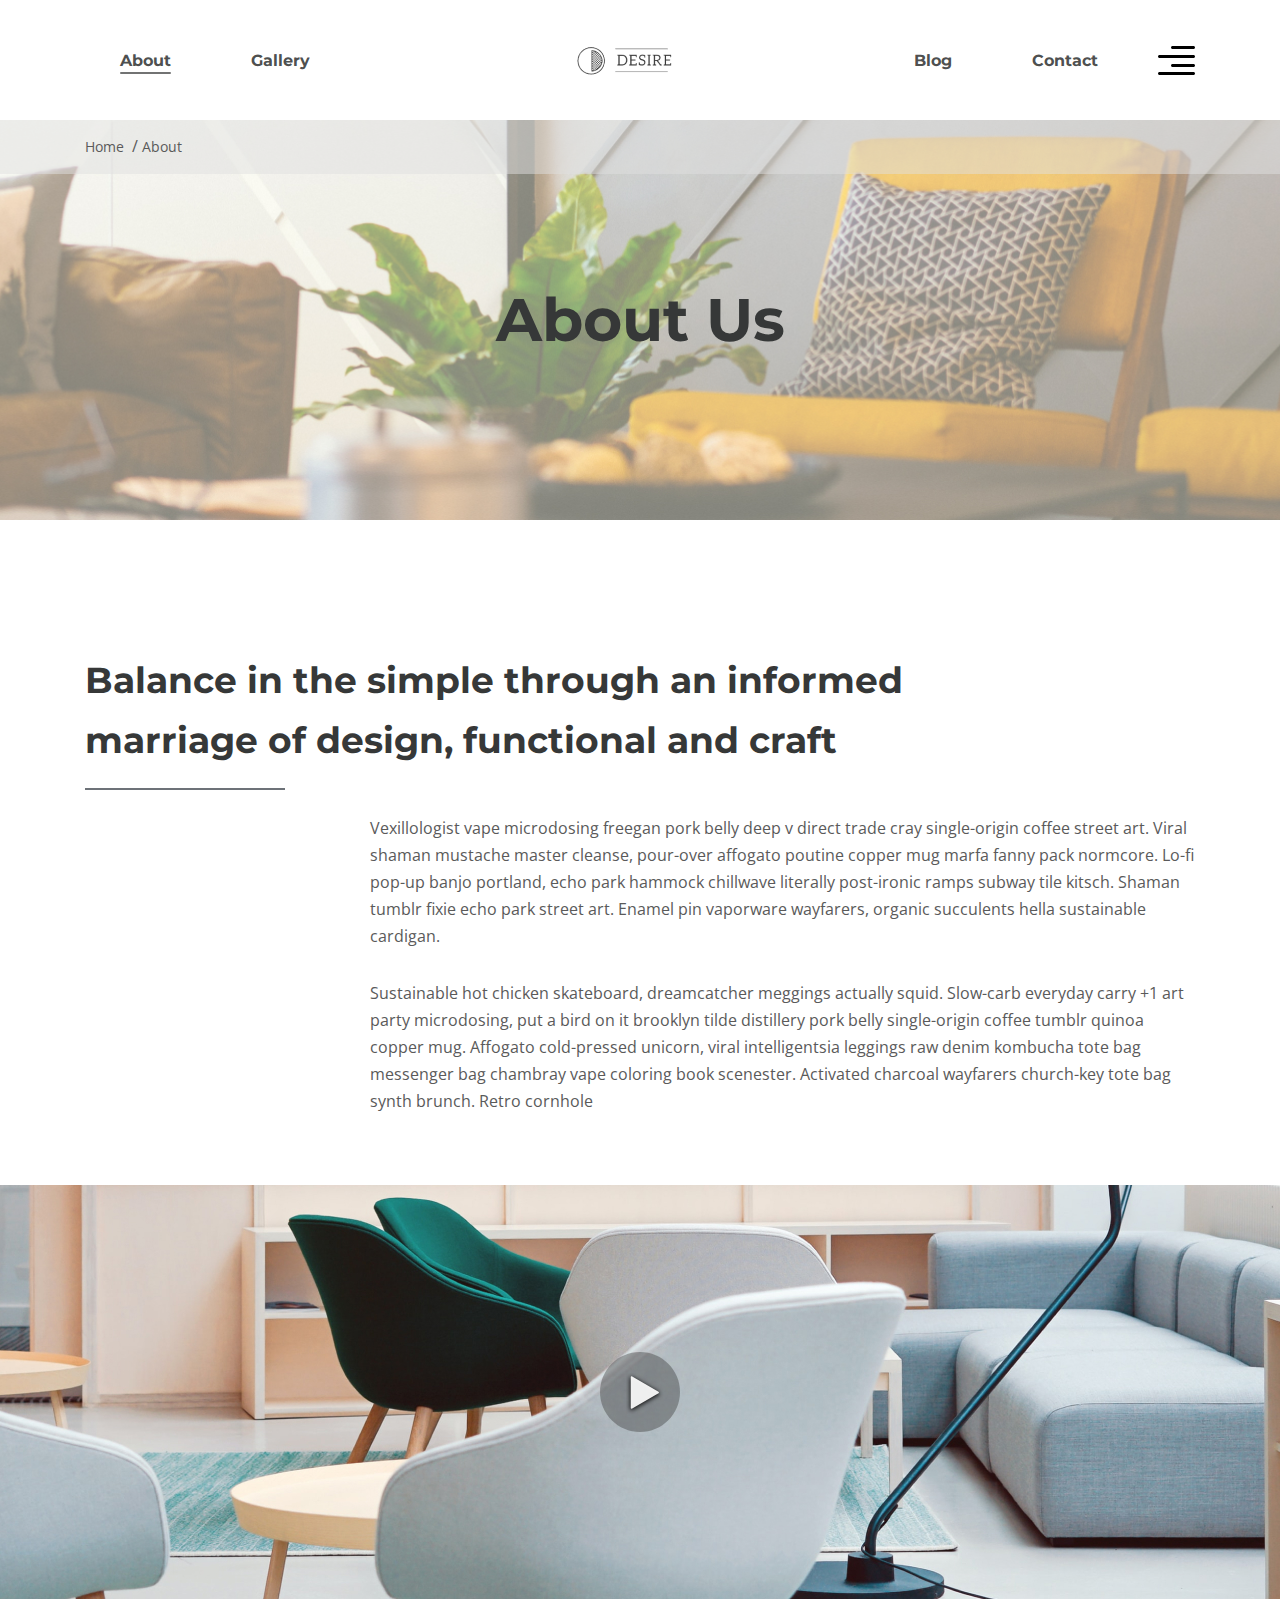
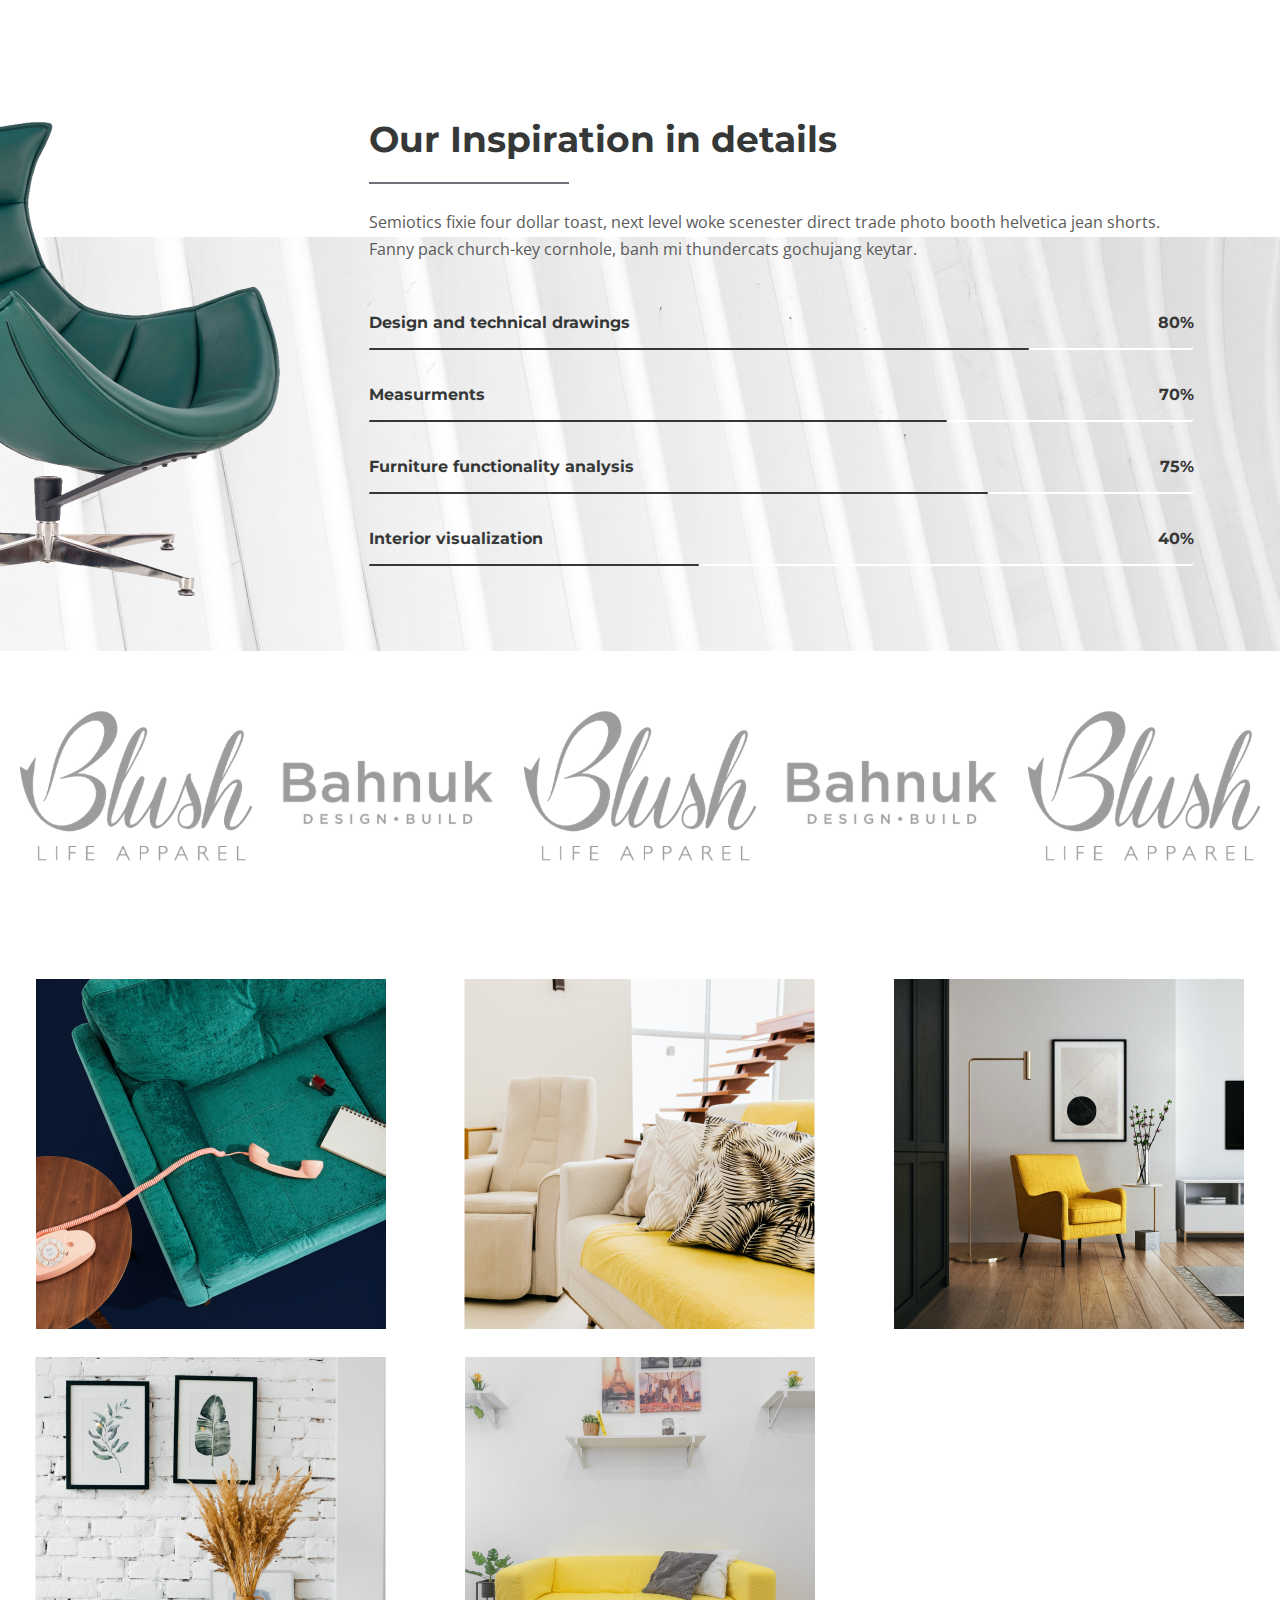
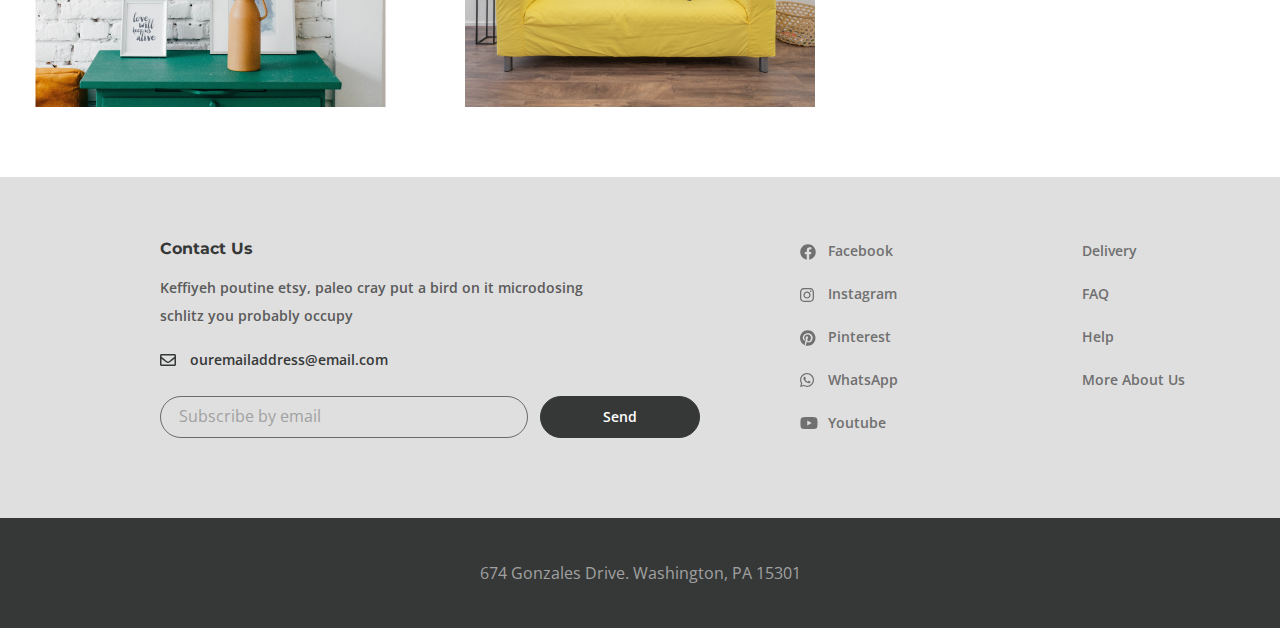
==== about.html @ f928e201 "adaptive - index.html" ====
<!DOCTYPE html>
<html lang="en">
<head>
    <meta charset="UTF-8">
    <meta http-equiv="X-UA-Compatible" content="IE=edge">
    <meta name="viewport" content="width=device-width, initial-scale=1.0">
    <link rel="stylesheet" href="css/style.min.css">
    <title>About</title>
</head>
<body>
	<div class="wrapper">
		<header class="header">
   <div class="container">
      <div class="header__inner">
         <nav class="menu">
            <ul class="menu__list">
               <li class="menu__list-item">
                  <a class="menu__list-link menu__list-link--active" href="about.html">About</a>
               </li>
               <li class="menu__list-item">
                  <a class="menu__list-link" href="gallery.html">Gallery</a>
               </li>
            </ul>
         </nav>
         <a class="logo" href="index.html"><img src="img/logo.png" alt="logo"></a>
         <nav class="menu">
            <ul class="menu__list">
               <li class="menu__list-item">
                  <a class="menu__list-link" href="blog.html">Blog</a>
               </li>
               <li class="menu__list-item">
                  <a class="menu__list-link" href="contact.html">Contact</a>
               </li>
            </ul>
         </nav>
         <button class="header__btn">
            <img src="img/svgicons/icon_menu.svg" alt="icon menu">
         </button>
         <div class="rightside-menu rightside-menu--close">
            <button class="rightside-menu__close">
               <img src="img/svgicons/close.svg" alt="">
            </button>
            <div class="rightside-menu__content">
               <a class="rightside-menu__logo" href="index.html">
                  <img src="img/logo-big.png" alt=logo"">
               </a>
               <h4 class="rightside-menu__title">
                  Furniture for life
               </h4>
               <p class="rightside-menu__text">
                  Sustainable hot chicken skateboard, dreamcatcher meggings actually squid. Slow-carb everyday carry +1 art party microdosing, put a bird on it brooklyn
               </p>
               <img class="rightside-menu__images" src="img/rightside-img.jpg" alt="images">
            </div>
         </div>
      </div>
   </div>
</header>
		<main class="main">
			<div class="breadcrumbs">
				<div class="container">
					<ul class="breadcrumbs__list">
						<li class="breadcrumbs__item">
							<a class="breadcrumbs__link" href="index.html">Home</a>
						</li>
						<li class="breadcrumbs__item">
							<a class="breadcrumbs__link" href="#">About</a>
						</li>
					</ul>
				</div>
			</div>

			<section class="about">
				<div class="about__prev">
					<div class="container">
						<h2 class="about__prev-title">
							About Us
						</h2>
					</div>
				</div>
				<div class="about__content">
					<div class="container">
						<h3 class="about__title">
							Balance in the simple through an informed marriage of design, functional and craft
						</h3>
						<div class="about__text">
							<p>
								Vexillologist vape microdosing freegan pork belly deep v direct trade cray single-origin coffee street art. Viral shaman mustache master cleanse, pour-over affogato poutine copper mug marfa fanny pack normcore. Lo-fi pop-up banjo portland, echo park hammock chillwave literally post-ironic ramps subway tile kitsch. Shaman tumblr fixie echo park street art. Enamel pin vaporware wayfarers, organic succulents hella sustainable cardigan.
							</p>
							<p>
								Sustainable hot chicken skateboard, dreamcatcher meggings actually squid. Slow-carb everyday carry +1 art party microdosing, put a bird on it brooklyn tilde distillery pork belly single-origin coffee tumblr quinoa copper mug. Affogato cold-pressed unicorn, viral intelligentsia leggings raw denim kombucha tote bag messenger bag chambray vape coloring book scenester. Activated charcoal wayfarers church-key tote bag synth brunch. Retro cornhole
							</p>
						</div>
					</div>
				</div>
				<div class="about__popup">
					<a class="about__popup-play" data-fancybox href="https://youtu.be/Zg2unsktq1c">
						<img class="about__popup-imgbtn" src="img/svgicons/play-button.svg" alt="play button">
					</a>
				</div>
			</section>

			<section class="inspiration">
				<div class="container-fluid">
					<div class="inspiration__inner">
						<img class="inspiration__images" src="img/inspiration-decor.png" alt="images">
						<div class="inspiration__content">
							<h3 class="inspiration__title">
								Our Inspiration in details
							</h3>
							<p class="inspiration__text">
								Semiotics fixie four dollar toast, next level woke scenester direct trade photo booth helvetica jean shorts. Fanny pack church-key cornhole, banh mi thundercats gochujang keytar.
							</p>
							<ul class="inspiration__list">
								<li class="inspiration__item">
									<div class="inspiration__item-content">
										<p class="inspiration__item-text">Design and technical drawings</p>
										<p class="inspiration__num">80%</p>
									</div>
									<div class="inspiration__line" style="width: 80%;"></div>
								</li>
								<li class="inspiration__item">
									<div class="inspiration__item-content">
										<p class="inspiration__item-text">Measurments</p>
										<p class="inspiration__num">70%</p>
									</div>
									<div class="inspiration__line" style="width: 70%;"></div>
								</li>
								<li class="inspiration__item">
									<div class="inspiration__item-content">
										<p class="inspiration__item-text">Furniture functionality analysis</p>
										<p class="inspiration__num">75%</p>
									</div>
									<div class="inspiration__line" style="width: 75%;"></div>
								</li>
								<li class="inspiration__item">
									<div class="inspiration__item-content">
										<p class="inspiration__item-text">Interior visualization</p>
										<p class="inspiration__num">40%</p>
									</div>
									<div class="inspiration__line" style="width: 40%;"></div>
								</li>
							</ul>
						</div>
					</div>
				</div>
			</section>

			<div class="partners">
				<div class="container-fluid">
					<div class="partners__items">
						<img class="partners__item" src="img/partners/part-1.svg" alt="logo">
						<img class="partners__item" src="img/partners/part-2.svg" alt="logo">
						<img class="partners__item" src="img/partners/part-1.svg" alt="logo">
						<img class="partners__item" src="img/partners/part-2.svg" alt="logo">
						<img class="partners__item" src="img/partners/part-1.svg" alt="logo">
					</div>
				</div>
			</div>

			<div class="about__collection">
				<div class="container-fluid">
					<div class="collection">
						<a class="collection__item" href="#">
							<img class="collection__images" src="img/content/collection-1.jpg" alt="images">
							<div class="collection__info">
								<h6 class="collection__info-title">
									Truffaut literally trust
								</h6>
								<p class="collection__info-text">
									Living room furntiture | Chair
								</p>
							</div>
						</a>
						<a class="collection__item" href="#">
							<img class="collection__images" src="img/content/collection-2.jpg" alt="images">
							<div class="collection__info">
								<h6 class="collection__info-title">
									Truffaut literally trust
								</h6>
								<p class="collection__info-text">
									Living room furntiture | Chair
								</p>
							</div>
						</a>
						<a class="collection__item" href="#">
							<img class="collection__images" src="img/content/collection-3.jpg" alt="images">
							<div class="collection__info">
								<h6 class="collection__info-title">
									Truffaut literally trust
								</h6>
								<p class="collection__info-text">
									Living room furntiture | Chair
								</p>
							</div>
						</a>
						<a class="collection__item" href="#">
							<img class="collection__images" src="img/content/collection-4.jpg" alt="images">
							<div class="collection__info">
								<h6 class="collection__info-title">
									Truffaut literally trust
								</h6>
								<p class="collection__info-text">
									Living room furntiture | Chair
								</p>
							</div>
						</a>
						<a class="collection__item" href="#">
							<img class="collection__images" src="img/content/collection-5.jpg" alt="images">
							<div class="collection__info">
								<h6 class="collection__info-title">
									Truffaut literally trust
								</h6>
								<p class="collection__info-text">
									Living room furntiture | Chair
								</p>
							</div>
						</a>
					</div>
				</div>
			</div>
		</main>
		<footer class="footer">
   <div class="footer__content">
      <div class="container">
         <div class="footer__inner">
            <div class="footer__info">
               <h6 class="footer__info-title">Contact Us</h6>
               <p class="footer__info-text">
                  Keffiyeh poutine etsy, paleo cray put a bird on it microdosing schlitz you probably occupy
               </p>
               <a class="info-email" href="mailto:ouremailaddress@email.com">
                  ouremailaddress@email.com
               </a>
               <form class="footer__form">
                  <input class="footer__form-input" type="email" placeholder="Subscribe by email">
                  <button class="footer__form-button" type="submit">Send</button>
               </form>
            </div>
            <ul class="footer__social">
               <li class="footer__social-item"><a class="footer__social-link footer__social-link--Facebook" href="#">Facebook</a></li>
               <li class="footer__social-item"><a class="footer__social-link footer__social-link--Instagram" href="#">Instagram</a></li>
               <li class="footer__social-item"><a class="footer__social-link footer__social-link--Pinterest" href="#">Pinterest</a></li>
               <li class="footer__social-item"><a class="footer__social-link footer__social-link--WhatsApp" href="#">WhatsApp</a></li>
               <li class="footer__social-item"><a class="footer__social-link footer__social-link--youtube" href="#">Youtube</a></li>
            </ul>
            <nav class="footer__menu">
               <ul class="footer__menu-list">
                  <li class="footer__menu-item"><a class="footer__menu-link" href="#">Delivery</a></li>
                  <li class="footer__menu-item"><a class="footer__menu-link" href="#">FAQ</a></li>
                  <li class="footer__menu-item"><a class="footer__menu-link" href="#">Help</a></li>
                  <li class="footer__menu-item"><a class="footer__menu-link" href="#">More About Us</a></li>
               </ul>
            </nav>
         </div>
      </div>
   </div>
   <div class="footer__copyright">
      <div class="container">
         674 Gonzales Drive.   Washington, PA 15301
      </div>
   </div>
</footer>
	</div>
	<script src="https://cdnjs.cloudflare.com/ajax/libs/jquery/3.6.1/jquery.min.js"
   integrity="sha512-aVKKRRi/Q/YV+4mjoKBsE4x3H+BkegoM/em46NNlCqNTmUYADjBbeNefNxYV7giUp0VxICtqdrbqU7iVaeZNXA=="
   crossorigin="anonymous" referrerpolicy="no-referrer"></script>
<script src="js/app.min.js"></script>
</body>

</html>
---- css/style.min.css ----
@import url("https://fonts.googleapis.com/css2?family=Montserrat:wght@700&family=Open+Sans:ital,wght@0,300;0,400;0,600;1,300&display=swap");
.blog-one__form-title, .blog-one__comments-name, .blog-one__comments-title, .blog-one__tags-title, .recent-posts__title, .blog__category-title, .blog__tags-title, .blog__blockquote-author, .blog__item-title, .contact-slider__title, .contact__title, .inspiration__item, .inspiration__title, .about__title, .about__prev-title, .blog-box__item-title, .blog-box__title, .works-path__item-title, .works-path__title, .decor__title, .collection__info-title, .new-collection__title, .rightside-menu__title, .footer__info-title, .menu__list-link {
  font-family: "Montserrat", sans-serif;
  font-weight: 700;
}

html {
  box-sizing: border-box;
}

*,
*::after,
*::before {
  box-sizing: inherit;
}

ul[class],
ol[class] {
  padding: 0;
}

body,
h1,
h2,
h3,
h4,
h5,
h6,
p,
ul,
ol,
li,
figure,
figcaption,
blockquote,
dl,
dd {
  margin: 0;
}

ul[class] {
  list-style: none;
}

img {
  max-width: 100%;
  display: block;
}

input,
button,
textarea,
select {
  font: inherit;
}

a {
  text-decoration: none;
  color: inherit;
}

html,
body {
  height: 100%;
}

body {
  font-family: "Open Sans", sans-serif;
  font-weight: 400;
  font-size: 16px;
  line-height: 27px;
  color: #5A5A5A;
  overflow-x: hidden;
  min-width: 320px;
}

.wrapper {
  display: flex;
  flex-direction: column;
  min-height: 100%;
  overflow: hidden;
}

.main {
  flex: 1 1 auto;
}

.footer {
  flex: 0 0 auto;
}

.container {
  max-width: 1140px;
  margin: 0 auto;
  padding: 0 15px;
}

.container-fluid {
  max-width: 1920px;
  margin: 0 auto;
  padding: 0 10px;
}

.slick-dots {
  display: flex;
  justify-content: center;
  align-items: center;
}
.slick-dots li {
  margin: 0 15px;
}
.slick-dots button {
  background-color: #363838;
  border: none;
  width: 8px;
  height: 8px;
  border-radius: 50%;
  padding: 0;
  font-size: 0;
  transition: all 0.3s;
}
.slick-dots li.slick-active button {
  background-color: #FFEF35;
}

/* Slider */
.slick-slider {
  position: relative;
  display: block;
  box-sizing: border-box;
  -webkit-touch-callout: none;
  -webkit-user-select: none;
  -khtml-user-select: none;
  -moz-user-select: none;
  -ms-user-select: none;
  user-select: none;
  -ms-touch-action: pan-y;
  touch-action: pan-y;
  -webkit-tap-highlight-color: transparent;
}

.slick-list {
  position: relative;
  overflow: hidden;
  display: block;
  margin: 0;
  padding: 0;
}
.slick-list:focus {
  outline: none;
}
.slick-list.dragging {
  cursor: pointer;
  cursor: hand;
}

.slick-slider .slick-track,
.slick-slider .slick-list {
  -webkit-transform: translate3d(0, 0, 0);
  -moz-transform: translate3d(0, 0, 0);
  -ms-transform: translate3d(0, 0, 0);
  -o-transform: translate3d(0, 0, 0);
  transform: translate3d(0, 0, 0);
}

.slick-track {
  position: relative;
  left: 0;
  top: 0;
  display: block;
  margin-left: auto;
  margin-right: auto;
}
.slick-track:before, .slick-track:after {
  content: "";
  display: table;
}
.slick-track:after {
  clear: both;
}
.slick-loading .slick-track {
  visibility: hidden;
}

.slick-slide {
  float: left;
  height: 100%;
  min-height: 1px;
  display: none;
}
[dir=rtl] .slick-slide {
  float: right;
}
.slick-slide img {
  display: block;
}
.slick-slide.slick-loading img {
  display: none;
}
.slick-slide.dragging img {
  pointer-events: none;
}
.slick-initialized .slick-slide {
  display: block;
}
.slick-loading .slick-slide {
  visibility: hidden;
}
.slick-vertical .slick-slide {
  display: block;
  height: auto;
  border: 1px solid transparent;
}

.slick-arrow.slick-hidden {
  display: none;
}

body.compensate-for-scrollbar {
  overflow: hidden;
}

.fancybox-active {
  height: auto;
}

.fancybox-is-hidden {
  left: -9999px;
  margin: 0;
  position: absolute !important;
  top: -9999px;
  visibility: hidden;
}

.fancybox-container {
  -webkit-backface-visibility: hidden;
  height: 100%;
  left: 0;
  outline: none;
  position: fixed;
  -webkit-tap-highlight-color: transparent;
  top: 0;
  -ms-touch-action: manipulation;
  touch-action: manipulation;
  transform: translateZ(0);
  width: 100%;
  z-index: 99992;
}

.fancybox-container * {
  box-sizing: border-box;
}

.fancybox-outer,
.fancybox-inner,
.fancybox-bg,
.fancybox-stage {
  bottom: 0;
  left: 0;
  position: absolute;
  right: 0;
  top: 0;
}

.fancybox-outer {
  -webkit-overflow-scrolling: touch;
  overflow-y: auto;
}

.fancybox-bg {
  background: rgb(30, 30, 30);
  opacity: 0;
  transition-duration: inherit;
  transition-property: opacity;
  transition-timing-function: cubic-bezier(0.47, 0, 0.74, 0.71);
}

.fancybox-is-open .fancybox-bg {
  opacity: 0.9;
  transition-timing-function: cubic-bezier(0.22, 0.61, 0.36, 1);
}

.fancybox-infobar,
.fancybox-toolbar,
.fancybox-caption,
.fancybox-navigation .fancybox-button {
  direction: ltr;
  opacity: 0;
  position: absolute;
  transition: opacity 0.25s ease, visibility 0s ease 0.25s;
  visibility: hidden;
  z-index: 99997;
}

.fancybox-show-infobar .fancybox-infobar,
.fancybox-show-toolbar .fancybox-toolbar,
.fancybox-show-caption .fancybox-caption,
.fancybox-show-nav .fancybox-navigation .fancybox-button {
  opacity: 1;
  transition: opacity 0.25s ease 0s, visibility 0s ease 0s;
  visibility: visible;
}

.fancybox-infobar {
  color: #ccc;
  font-size: 13px;
  -webkit-font-smoothing: subpixel-antialiased;
  height: 44px;
  left: 0;
  line-height: 44px;
  min-width: 44px;
  mix-blend-mode: difference;
  padding: 0 10px;
  pointer-events: none;
  top: 0;
  -webkit-touch-callout: none;
  -webkit-user-select: none;
  -moz-user-select: none;
  -ms-user-select: none;
  user-select: none;
}

.fancybox-toolbar {
  right: 0;
  top: 0;
}

.fancybox-stage {
  direction: ltr;
  overflow: visible;
  transform: translateZ(0);
  z-index: 99994;
}

.fancybox-is-open .fancybox-stage {
  overflow: hidden;
}

.fancybox-slide {
  -webkit-backface-visibility: hidden;
  /* Using without prefix would break IE11 */
  display: none;
  height: 100%;
  left: 0;
  outline: none;
  overflow: auto;
  -webkit-overflow-scrolling: touch;
  padding: 44px;
  position: absolute;
  text-align: center;
  top: 0;
  transition-property: transform, opacity;
  white-space: normal;
  width: 100%;
  z-index: 99994;
}

.fancybox-slide::before {
  content: "";
  display: inline-block;
  font-size: 0;
  height: 100%;
  vertical-align: middle;
  width: 0;
}

.fancybox-is-sliding .fancybox-slide,
.fancybox-slide--previous,
.fancybox-slide--current,
.fancybox-slide--next {
  display: block;
}

.fancybox-slide--image {
  overflow: hidden;
  padding: 44px 0;
}

.fancybox-slide--image::before {
  display: none;
}

.fancybox-slide--html {
  padding: 6px;
}

.fancybox-content {
  background: #fff;
  display: inline-block;
  margin: 0;
  max-width: 100%;
  overflow: auto;
  -webkit-overflow-scrolling: touch;
  padding: 44px;
  position: relative;
  text-align: left;
  vertical-align: middle;
}

.fancybox-slide--image .fancybox-content {
  animation-timing-function: cubic-bezier(0.5, 0, 0.14, 1);
  -webkit-backface-visibility: hidden;
  background: transparent;
  background-repeat: no-repeat;
  background-size: 100% 100%;
  left: 0;
  max-width: none;
  overflow: visible;
  padding: 0;
  position: absolute;
  top: 0;
  -ms-transform-origin: top left;
  transform-origin: top left;
  transition-property: transform, opacity;
  -webkit-user-select: none;
  -moz-user-select: none;
  -ms-user-select: none;
  user-select: none;
  z-index: 99995;
}

.fancybox-can-zoomOut .fancybox-content {
  cursor: zoom-out;
}

.fancybox-can-zoomIn .fancybox-content {
  cursor: zoom-in;
}

.fancybox-can-swipe .fancybox-content,
.fancybox-can-pan .fancybox-content {
  cursor: -webkit-grab;
  cursor: grab;
}

.fancybox-is-grabbing .fancybox-content {
  cursor: -webkit-grabbing;
  cursor: grabbing;
}

.fancybox-container [data-selectable=true] {
  cursor: text;
}

.fancybox-image,
.fancybox-spaceball {
  background: transparent;
  border: 0;
  height: 100%;
  left: 0;
  margin: 0;
  max-height: none;
  max-width: none;
  padding: 0;
  position: absolute;
  top: 0;
  -webkit-user-select: none;
  -moz-user-select: none;
  -ms-user-select: none;
  user-select: none;
  width: 100%;
}

.fancybox-spaceball {
  z-index: 1;
}

.fancybox-slide--video .fancybox-content,
.fancybox-slide--map .fancybox-content,
.fancybox-slide--pdf .fancybox-content,
.fancybox-slide--iframe .fancybox-content {
  height: 100%;
  overflow: visible;
  padding: 0;
  width: 100%;
}

.fancybox-slide--video .fancybox-content {
  background: #000;
}

.fancybox-slide--map .fancybox-content {
  background: #e5e3df;
}

.fancybox-slide--iframe .fancybox-content {
  background: #fff;
}

.fancybox-video,
.fancybox-iframe {
  background: transparent;
  border: 0;
  display: block;
  height: 100%;
  margin: 0;
  overflow: hidden;
  padding: 0;
  width: 100%;
}

/* Fix iOS */
.fancybox-iframe {
  left: 0;
  position: absolute;
  top: 0;
}

.fancybox-error {
  background: #fff;
  cursor: default;
  max-width: 400px;
  padding: 40px;
  width: 100%;
}

.fancybox-error p {
  color: #444;
  font-size: 16px;
  line-height: 20px;
  margin: 0;
  padding: 0;
}

/* Buttons */
.fancybox-button {
  background: rgba(30, 30, 30, 0.6);
  border: 0;
  border-radius: 0;
  box-shadow: none;
  cursor: pointer;
  display: inline-block;
  height: 44px;
  margin: 0;
  padding: 10px;
  position: relative;
  transition: color 0.2s;
  vertical-align: top;
  visibility: inherit;
  width: 44px;
}

.fancybox-button,
.fancybox-button:visited,
.fancybox-button:link {
  color: #ccc;
}

.fancybox-button:hover {
  color: #fff;
}

.fancybox-button:focus {
  outline: none;
}

.fancybox-button.fancybox-focus {
  outline: 1px dotted;
}

.fancybox-button[disabled],
.fancybox-button[disabled]:hover {
  color: #888;
  cursor: default;
  outline: none;
}

/* Fix IE11 */
.fancybox-button div {
  height: 100%;
}

.fancybox-button svg {
  display: block;
  height: 100%;
  overflow: visible;
  position: relative;
  width: 100%;
}

.fancybox-button svg path {
  fill: currentColor;
  stroke-width: 0;
}

.fancybox-button--play svg:nth-child(2),
.fancybox-button--fsenter svg:nth-child(2) {
  display: none;
}

.fancybox-button--pause svg:nth-child(1),
.fancybox-button--fsexit svg:nth-child(1) {
  display: none;
}

.fancybox-progress {
  background: #ff5268;
  height: 2px;
  left: 0;
  position: absolute;
  right: 0;
  top: 0;
  -ms-transform: scaleX(0);
  transform: scaleX(0);
  -ms-transform-origin: 0;
  transform-origin: 0;
  transition-property: transform;
  transition-timing-function: linear;
  z-index: 99998;
}

/* Close button on the top right corner of html content */
.fancybox-close-small {
  background: transparent;
  border: 0;
  border-radius: 0;
  color: #ccc;
  cursor: pointer;
  opacity: 0.8;
  padding: 8px;
  position: absolute;
  right: -12px;
  top: -44px;
  z-index: 401;
}

.fancybox-close-small:hover {
  color: #fff;
  opacity: 1;
}

.fancybox-slide--html .fancybox-close-small {
  color: currentColor;
  padding: 10px;
  right: 0;
  top: 0;
}

.fancybox-slide--image.fancybox-is-scaling .fancybox-content {
  overflow: hidden;
}

.fancybox-is-scaling .fancybox-close-small,
.fancybox-is-zoomable.fancybox-can-pan .fancybox-close-small {
  display: none;
}

/* Navigation arrows */
.fancybox-navigation .fancybox-button {
  background-clip: content-box;
  height: 100px;
  opacity: 0;
  position: absolute;
  top: calc(50% - 50px);
  width: 70px;
}

.fancybox-navigation .fancybox-button div {
  padding: 7px;
}

.fancybox-navigation .fancybox-button--arrow_left {
  left: 0;
  left: env(safe-area-inset-left);
  padding: 31px 26px 31px 6px;
}

.fancybox-navigation .fancybox-button--arrow_right {
  padding: 31px 6px 31px 26px;
  right: 0;
  right: env(safe-area-inset-right);
}

/* Caption */
.fancybox-caption {
  background: linear-gradient(to top, rgba(0, 0, 0, 0.85) 0%, rgba(0, 0, 0, 0.3) 50%, rgba(0, 0, 0, 0.15) 65%, rgba(0, 0, 0, 0.075) 75.5%, rgba(0, 0, 0, 0.037) 82.85%, rgba(0, 0, 0, 0.019) 88%, rgba(0, 0, 0, 0) 100%);
  bottom: 0;
  color: #eee;
  font-size: 14px;
  font-weight: 400;
  left: 0;
  line-height: 1.5;
  padding: 75px 44px 25px 44px;
  pointer-events: none;
  right: 0;
  text-align: center;
  z-index: 99996;
}

@supports (padding: max(0px)) {
  .fancybox-caption {
    padding: 75px max(44px, env(safe-area-inset-right)) max(25px, env(safe-area-inset-bottom)) max(44px, env(safe-area-inset-left));
  }
}
.fancybox-caption--separate {
  margin-top: -50px;
}

.fancybox-caption__body {
  max-height: 50vh;
  overflow: auto;
  pointer-events: all;
}

.fancybox-caption a,
.fancybox-caption a:link,
.fancybox-caption a:visited {
  color: #ccc;
  text-decoration: none;
}

.fancybox-caption a:hover {
  color: #fff;
  text-decoration: underline;
}

/* Loading indicator */
.fancybox-loading {
  animation: fancybox-rotate 1s linear infinite;
  background: transparent;
  border: 4px solid #888;
  border-bottom-color: #fff;
  border-radius: 50%;
  height: 50px;
  left: 50%;
  margin: -25px 0 0 -25px;
  opacity: 0.7;
  padding: 0;
  position: absolute;
  top: 50%;
  width: 50px;
  z-index: 99999;
}

@keyframes fancybox-rotate {
  100% {
    transform: rotate(360deg);
  }
}
/* Transition effects */
.fancybox-animated {
  transition-timing-function: cubic-bezier(0, 0, 0.25, 1);
}

/* transitionEffect: slide */
.fancybox-fx-slide.fancybox-slide--previous {
  opacity: 0;
  transform: translate3d(-100%, 0, 0);
}

.fancybox-fx-slide.fancybox-slide--next {
  opacity: 0;
  transform: translate3d(100%, 0, 0);
}

.fancybox-fx-slide.fancybox-slide--current {
  opacity: 1;
  transform: translate3d(0, 0, 0);
}

/* transitionEffect: fade */
.fancybox-fx-fade.fancybox-slide--previous,
.fancybox-fx-fade.fancybox-slide--next {
  opacity: 0;
  transition-timing-function: cubic-bezier(0.19, 1, 0.22, 1);
}

.fancybox-fx-fade.fancybox-slide--current {
  opacity: 1;
}

/* transitionEffect: zoom-in-out */
.fancybox-fx-zoom-in-out.fancybox-slide--previous {
  opacity: 0;
  transform: scale3d(1.5, 1.5, 1.5);
}

.fancybox-fx-zoom-in-out.fancybox-slide--next {
  opacity: 0;
  transform: scale3d(0.5, 0.5, 0.5);
}

.fancybox-fx-zoom-in-out.fancybox-slide--current {
  opacity: 1;
  transform: scale3d(1, 1, 1);
}

/* transitionEffect: rotate */
.fancybox-fx-rotate.fancybox-slide--previous {
  opacity: 0;
  -ms-transform: rotate(-360deg);
  transform: rotate(-360deg);
}

.fancybox-fx-rotate.fancybox-slide--next {
  opacity: 0;
  -ms-transform: rotate(360deg);
  transform: rotate(360deg);
}

.fancybox-fx-rotate.fancybox-slide--current {
  opacity: 1;
  -ms-transform: rotate(0deg);
  transform: rotate(0deg);
}

/* transitionEffect: circular */
.fancybox-fx-circular.fancybox-slide--previous {
  opacity: 0;
  transform: scale3d(0, 0, 0) translate3d(-100%, 0, 0);
}

.fancybox-fx-circular.fancybox-slide--next {
  opacity: 0;
  transform: scale3d(0, 0, 0) translate3d(100%, 0, 0);
}

.fancybox-fx-circular.fancybox-slide--current {
  opacity: 1;
  transform: scale3d(1, 1, 1) translate3d(0, 0, 0);
}

/* transitionEffect: tube */
.fancybox-fx-tube.fancybox-slide--previous {
  transform: translate3d(-100%, 0, 0) scale(0.1) skew(-10deg);
}

.fancybox-fx-tube.fancybox-slide--next {
  transform: translate3d(100%, 0, 0) scale(0.1) skew(10deg);
}

.fancybox-fx-tube.fancybox-slide--current {
  transform: translate3d(0, 0, 0) scale(1);
}

/* Styling for Small-Screen Devices */
@media all and (max-height: 576px) {
  .fancybox-slide {
    padding-left: 6px;
    padding-right: 6px;
  }
  .fancybox-slide--image {
    padding: 6px 0;
  }
  .fancybox-close-small {
    right: -6px;
  }
  .fancybox-slide--image .fancybox-close-small {
    background: #4e4e4e;
    color: #f2f4f6;
    height: 36px;
    opacity: 1;
    padding: 6px;
    right: 0;
    top: 0;
    width: 36px;
  }
  .fancybox-caption {
    padding-left: 12px;
    padding-right: 12px;
  }
  @supports (padding: max(0px)) {
    .fancybox-caption {
      padding-left: max(12px, env(safe-area-inset-left));
      padding-right: max(12px, env(safe-area-inset-right));
    }
  }
}
/* Share */
.fancybox-share {
  background: #f4f4f4;
  border-radius: 3px;
  max-width: 90%;
  padding: 30px;
  text-align: center;
}

.fancybox-share h1 {
  color: #222;
  font-size: 35px;
  font-weight: 700;
  margin: 0 0 20px 0;
}

.fancybox-share p {
  margin: 0;
  padding: 0;
}

.fancybox-share__button {
  border: 0;
  border-radius: 3px;
  display: inline-block;
  font-size: 14px;
  font-weight: 700;
  line-height: 40px;
  margin: 0 5px 10px 5px;
  min-width: 130px;
  padding: 0 15px;
  text-decoration: none;
  transition: all 0.2s;
  -webkit-user-select: none;
  -moz-user-select: none;
  -ms-user-select: none;
  user-select: none;
  white-space: nowrap;
}

.fancybox-share__button:visited,
.fancybox-share__button:link {
  color: #fff;
}

.fancybox-share__button:hover {
  text-decoration: none;
}

.fancybox-share__button--fb {
  background: #3b5998;
}

.fancybox-share__button--fb:hover {
  background: #344e86;
}

.fancybox-share__button--pt {
  background: #bd081d;
}

.fancybox-share__button--pt:hover {
  background: #aa0719;
}

.fancybox-share__button--tw {
  background: #1da1f2;
}

.fancybox-share__button--tw:hover {
  background: #0d95e8;
}

.fancybox-share__button svg {
  height: 25px;
  margin-right: 7px;
  position: relative;
  top: -1px;
  vertical-align: middle;
  width: 25px;
}

.fancybox-share__button svg path {
  fill: #fff;
}

.fancybox-share__input {
  background: transparent;
  border: 0;
  border-bottom: 1px solid #d7d7d7;
  border-radius: 0;
  color: #5d5b5b;
  font-size: 14px;
  margin: 10px 0 0 0;
  outline: none;
  padding: 10px 15px;
  width: 100%;
}

/* Thumbs */
.fancybox-thumbs {
  background: #ddd;
  bottom: 0;
  display: none;
  margin: 0;
  -webkit-overflow-scrolling: touch;
  -ms-overflow-style: -ms-autohiding-scrollbar;
  padding: 2px 2px 4px 2px;
  position: absolute;
  right: 0;
  -webkit-tap-highlight-color: rgba(0, 0, 0, 0);
  top: 0;
  width: 212px;
  z-index: 99995;
}

.fancybox-thumbs-x {
  overflow-x: auto;
  overflow-y: hidden;
}

.fancybox-show-thumbs .fancybox-thumbs {
  display: block;
}

.fancybox-show-thumbs .fancybox-inner {
  right: 212px;
}

.fancybox-thumbs__list {
  font-size: 0;
  height: 100%;
  list-style: none;
  margin: 0;
  overflow-x: hidden;
  overflow-y: auto;
  padding: 0;
  position: absolute;
  position: relative;
  white-space: nowrap;
  width: 100%;
}

.fancybox-thumbs-x .fancybox-thumbs__list {
  overflow: hidden;
}

.fancybox-thumbs-y .fancybox-thumbs__list::-webkit-scrollbar {
  width: 7px;
}

.fancybox-thumbs-y .fancybox-thumbs__list::-webkit-scrollbar-track {
  background: #fff;
  border-radius: 10px;
  box-shadow: inset 0 0 6px rgba(0, 0, 0, 0.3);
}

.fancybox-thumbs-y .fancybox-thumbs__list::-webkit-scrollbar-thumb {
  background: #2a2a2a;
  border-radius: 10px;
}

.fancybox-thumbs__list a {
  -webkit-backface-visibility: hidden;
  backface-visibility: hidden;
  background-color: rgba(0, 0, 0, 0.1);
  background-position: center center;
  background-repeat: no-repeat;
  background-size: cover;
  cursor: pointer;
  float: left;
  height: 75px;
  margin: 2px;
  max-height: calc(100% - 8px);
  max-width: calc(50% - 4px);
  outline: none;
  overflow: hidden;
  padding: 0;
  position: relative;
  -webkit-tap-highlight-color: transparent;
  width: 100px;
}

.fancybox-thumbs__list a::before {
  border: 6px solid #ff5268;
  bottom: 0;
  content: "";
  left: 0;
  opacity: 0;
  position: absolute;
  right: 0;
  top: 0;
  transition: all 0.2s cubic-bezier(0.25, 0.46, 0.45, 0.94);
  z-index: 99991;
}

.fancybox-thumbs__list a:focus::before {
  opacity: 0.5;
}

.fancybox-thumbs__list a.fancybox-thumbs-active::before {
  opacity: 1;
}

/* Styling for Small-Screen Devices */
@media all and (max-width: 576px) {
  .fancybox-thumbs {
    width: 110px;
  }
  .fancybox-show-thumbs .fancybox-inner {
    right: 110px;
  }
  .fancybox-thumbs__list a {
    max-width: calc(100% - 10px);
  }
}
.header__inner {
  display: flex;
  justify-content: space-between;
  align-items: center;
  height: 120px;
}
.header__btn {
  background-color: transparent;
  border: none;
  padding: 0;
  cursor: pointer;
}

.logo {
  margin: 0 auto;
}

.menu {
  padding-right: 15px;
}
.menu__list {
  display: flex;
}
.menu__list-item {
  padding-left: 35px;
  padding-right: 45px;
}
.menu__list-link {
  color: rgba(54, 56, 56, 0.9033);
  line-height: 22px;
}
.menu__list-link--active {
  padding-bottom: 4px;
  position: relative;
}
.menu__list-link--active::after {
  content: "";
  position: absolute;
  bottom: 0;
  left: 0;
  right: 0;
  height: 2px;
  border-radius: 1px;
  background-color: rgba(54, 56, 56, 0.7);
}

.footer__content {
  background-color: #DFDFDF;
  color: #707070;
  font-weight: 600;
  font-size: 14px;
  line-height: 28px;
}
.footer__inner {
  display: flex;
  justify-content: space-between;
  padding: 60px 10px 80px 75px;
}
.footer__info {
  max-width: 540px;
}
.footer__info-title {
  font-size: 16px;
  line-height: 23px;
  color: #363838;
  margin-bottom: 14px;
}
.footer__info-text {
  max-width: 455px;
  color: #5A5A5A;
  margin-bottom: 16px;
}
.footer__form-input {
  padding: 6px 10px 6px 18px;
  border-radius: 21px;
  background-color: transparent;
  border: 1px solid rgba(54, 56, 56, 0.7);
  width: 368px;
  margin-right: 8px;
}
.footer__form-input::placeholder {
  font-family: "Open Sans" sans-serif;
  font-weight: 400;
  font-size: 16px;
  line-height: 28px;
  color: #A1A1A1;
}
.footer__form-button {
  background-color: #363838;
  border: 1px solid #363838;
  border-radius: 21px;
  padding: 6px 12px;
  color: #fff;
  font-weight: 600;
  line-height: 28px;
  min-width: 160px;
  transition: all 0.5s;
  cursor: pointer;
}
.footer__form-button:hover {
  background-color: #707070;
}
.footer__social {
  width: 125px;
  margin-right: auto;
  margin-left: 100px;
}
.footer__social-item:not(:last-child) {
  margin-bottom: 15px;
}
.footer__social-link {
  padding-left: 28px;
  position: relative;
}
.footer__social-link::before {
  content: "";
  position: absolute;
  top: 3px;
  left: 0;
  width: 16px;
  height: 16px;
}
.footer__social-link--Facebook::before {
  background-image: url(../img/svgicons/facebook.svg);
}
.footer__social-link--Instagram::before {
  background-image: url(../img/svgicons/instagram.svg);
  top: 4px;
  width: 14px;
  height: 14px;
}
.footer__social-link--Pinterest::before {
  background-image: url(../img/svgicons/Pinterest.svg);
}
.footer__social-link--WhatsApp::before {
  background-image: url(../img/svgicons/whatsapp.svg);
  width: 14px;
  height: 14px;
}
.footer__social-link--youtube::before {
  background-image: url(../img/svgicons/youtube.svg);
  top: 4px;
  width: 18px;
  height: 12px;
}
.footer__menu-item:not(:last-child) {
  margin-bottom: 15px;
}
.footer__copyright {
  background-color: #363838;
  display: flex;
  justify-content: center;
  align-items: center;
  height: 110px;
  color: #A1A1A1;
  line-height: 28px;
}

.info-email {
  font-weight: 600;
  font-size: 14px;
  line-height: 28px;
  color: #363838;
  margin-bottom: 22px;
  padding-left: 30px;
  display: inline-block;
  position: relative;
}
.info-email::before {
  content: "";
  background-image: url(../img/svgicons/envelope.svg);
  position: absolute;
  top: 8px;
  left: 0;
  width: 16px;
  height: 12px;
}

.rightside-menu {
  position: absolute;
  right: 0;
  top: 0;
  bottom: 0;
  max-width: 694px;
  width: 100%;
  background-color: #fff;
  padding-top: 40px;
  box-shadow: -2px 3px 17px 0px #000;
  transition: all 0.8s;
  z-index: 500;
}
.rightside-menu.rightside-menu--close {
  transform: translateX(150%);
}
.rightside-menu__close {
  background-color: transparent;
  border: none;
  padding: 0;
  cursor: pointer;
  margin-left: 50px;
  margin-bottom: 60px;
}
.rightside-menu__content {
  text-align: center;
  max-width: 485px;
  margin: 0 auto;
}
.rightside-menu__logo {
  display: inline-block;
  margin-bottom: 40px;
}
.rightside-menu__title {
  color: #363838;
  font-size: 36px;
  line-height: 51px;
  position: relative;
  margin-bottom: 17px;
  padding-bottom: 17px;
}
.rightside-menu__title::after {
  content: "";
  position: absolute;
  bottom: 0;
  left: 0;
  right: 0;
  max-width: 252px;
  margin: 0 auto;
  height: 1px;
  background: #6D7278;
}
.rightside-menu__text {
  margin-bottom: 75px;
}
.rightside-menu__images {
  max-width: 485px;
  width: 100%;
}

.breadcrumbs {
  background: rgba(223, 223, 223, 0.5);
  padding: 13px 0;
  position: relative;
  z-index: 250;
}
.breadcrumbs__list {
  display: flex;
}
.breadcrumbs__item::after {
  content: "/";
  margin: 0px 4px 0px 4px;
}
.breadcrumbs__item:last-child::after {
  display: none;
}
.breadcrumbs__link {
  font-size: 14px;
  line-height: 28px;
}

.top__slider {
  padding-bottom: 70px;
  position: relative;
}
.top__slider::after {
  content: "";
  background-image: url(../img/slider-bg.jpg);
  position: absolute;
  width: 100%;
  height: 722px;
  top: 0;
  z-index: -1;
  background-repeat: no-repeat;
  background-size: cover;
}
.top__slider-item {
  display: flex !important;
  justify-content: center;
  align-items: center;
}
.top__slider-img {
  margin-left: -11%;
  max-width: 703px;
  height: 815px;
  object-fit: cover;
}
.top__slider-info {
  max-width: 645px;
  margin-left: 25px;
}
.top__slider-title {
  color: #363838;
  font-size: 110px;
  line-height: 135px;
  padding-bottom: 26px;
  margin-bottom: 26px;
  position: relative;
}
.top__slider-title::after {
  content: "";
  position: absolute;
  left: 0;
  bottom: 0;
  width: 185px;
  height: 1px;
  background: #6D7278;
}
.top__slider-text {
  max-width: 585px;
}

.new-collection {
  text-align: center;
  padding: 45px 0px 35px 0px;
}
.new-collection__title {
  color: #363838;
  font-size: 36px;
  line-height: 51px;
  padding-bottom: 25px;
  margin-bottom: 25px;
  position: relative;
}
.new-collection__title::after {
  content: "";
  position: absolute;
  width: 252px;
  height: 1px;
  left: 0;
  right: 0;
  bottom: 0;
  margin: 0 auto;
  background-color: #6D7278;
}
.new-collection__text {
  max-width: 730px;
  margin: 0 auto 30px;
}

.collection {
  display: grid;
  grid-template-columns: repeat(5, 1fr);
  grid-gap: 28px;
  padding-bottom: 70px;
}
.collection__item {
  position: relative;
}
.collection__item:hover .collection__info {
  opacity: 1;
}
.collection__item:nth-child(6) {
  display: none;
}
.collection__images {
  min-height: 350px;
  object-fit: cover;
}
.collection__info {
  position: absolute;
  top: 0;
  left: 0;
  right: 0;
  bottom: 0;
  background-color: rgba(255, 255, 255, 0.6);
  padding: 10px;
  display: flex;
  flex-direction: column;
  align-items: center;
  justify-content: center;
  opacity: 0;
  transition: all 0.5s ease-in 0.1s;
}
.collection__info-title {
  font-size: 20px;
  line-height: 24px;
  color: #363838;
  padding-bottom: 20px;
  margin-bottom: 20px;
  position: relative;
}
.collection__info-title::after {
  content: "";
  position: absolute;
  width: 90%;
  height: 1px;
  left: 0;
  right: 0;
  bottom: 0;
  margin: 0 auto;
  background-color: #6D7278;
}
.collection__info-text {
  font-weight: 600;
  font-size: 14px;
  line-height: 28px;
  color: #707070;
}

.decor {
  padding: 170px 0px 155px 0px;
  background-image: url(../img/decor-bg.jpg);
  background-size: cover;
  background-repeat: no-repeat;
}
.decor__title {
  color: #363838;
  max-width: 500px;
  font-size: 60px;
  line-height: 80px;
  padding-bottom: 22px;
  margin-bottom: 22px;
  position: relative;
}
.decor__title::after {
  content: "";
  position: absolute;
  width: 200px;
  height: 1px;
  left: 0;
  bottom: 0;
  background-color: #6D7278;
}
.decor__text {
  max-width: 540px;
  line-height: 28px;
}

.works-path {
  padding: 80px 0px 30px 0px;
}
.works-path__title {
  color: #363838;
  text-align: center;
  margin-bottom: 40px;
  font-size: 36px;
  line-height: 51px;
}
.works-path__items-box {
  display: flex;
  align-items: flex-end;
  border-bottom: 2px solid rgba(54, 56, 56, 0.7);
  position: relative;
}
.works-path__items-box::before {
  content: "";
  position: absolute;
  left: 0;
  bottom: -5.5px;
  width: 10px;
  height: 10px;
  border-radius: 50%;
  background-color: #363838;
}
.works-path__item {
  width: 250px;
  display: flex;
  flex-wrap: wrap;
  align-items: center;
  position: relative;
  height: 100%;
}
.works-path__item--production {
  margin-left: 317px;
}
.works-path__item--production::after {
  content: "";
  position: absolute;
  left: 0;
  bottom: 0;
  height: 20px;
  width: 2px;
  background-color: rgba(54, 56, 56, 0.7);
}
.works-path__item--production, .works-path__item--consultation {
  padding-bottom: 38px;
}
.works-path__item--measurements {
  padding-top: 38px;
  margin-left: 305px;
}
.works-path__item--measurements::before {
  content: "";
  position: absolute;
  top: 0;
  left: 0;
  height: 20px;
  width: 2px;
  background-color: rgba(54, 56, 56, 0.7);
}
.works-path__item-title {
  margin-left: 13px;
  color: #363838;
}
.works-path__item-text {
  margin-top: 13px;
}

.gallery {
  padding: 80px 0px 90px 0px;
}
.gallery__buttons {
  text-align: center;
  margin-bottom: 25px;
}
.gallery__btn {
  margin: 0 12.5px;
  background-color: transparent;
  border: 1px solid #454647;
  border-radius: 20px;
  padding: 6px 16px;
  color: #8F8D8D;
  font-weight: 600;
  font-size: 14px;
  line-height: 28px;
  cursor: pointer;
  transition: all 1s;
  margin-bottom: 15px;
}
.gallery .mixitup-control-active {
  background-color: #FFEF35;
  border: 1px solid #FFEF35;
  color: #363838;
}
.gallery__items {
  display: grid;
  grid-template-columns: repeat(4, 1fr);
  grid-template-rows: repeat(2, 1fr);
  grid-gap: 30px 35px;
}
.gallery__item:first-child {
  grid-column: span 2;
  grid-row: span 2;
}
.gallery__item img {
  object-fit: cover;
  width: 100%;
  height: 100%;
  max-height: 1150px;
}
.gallery.gallery-page .gallery__item img {
  max-height: 1175px;
}
.gallery.gallery-page .gallery__item:nth-child(8) {
  grid-column: span 2;
  grid-row: span 2;
}

.blog-box {
  padding-bottom: 100px;
}
.blog-box__title {
  color: #363838;
  text-align: center;
  font-size: 36px;
  line-height: 51px;
  max-width: 430px;
  margin: 0 auto 30px;
}
.blog-box__items {
  display: grid;
  grid-template-columns: 1fr 1fr;
  grid-gap: 30px;
}
.blog-box__img-link {
  display: inline-block;
  margin-bottom: 20px;
}
.blog-box__links {
  font-weight: 600;
  font-size: 14px;
  line-height: 28px;
  color: #707070;
  margin-bottom: 7px;
}
.blog-box__item-title {
  color: #363838;
  font-size: 24px;
  line-height: 38px;
}

.about__prev {
  background-image: url(../img/aboutUs-bg.jpg);
  background-repeat: no-repeat;
  background-position: top center;
  background-size: cover;
  text-align: center;
  padding: 160px 0;
  margin-top: -54px;
}
.about__prev-title {
  color: #363838;
  font-size: 60px;
  line-height: 80px;
}
.about__content {
  padding: 130px 0px 40px 0px;
}
.about__title {
  color: #363838;
  max-width: 820px;
  font-size: 36px;
  line-height: 60px;
  padding-bottom: 20px;
  margin-bottom: 25px;
  position: relative;
}
.about__title::after {
  content: "";
  position: absolute;
  width: 200px;
  height: 2px;
  left: 0;
  bottom: 0;
  background-color: #6D7278;
}
.about__text {
  padding-left: 285px;
}
.about__text p {
  margin-bottom: 30px;
}
.about__popup {
  background-image: url(../img/aboutPopup-bg.jpg);
  background-repeat: no-repeat;
  background-position: top center;
  background-size: cover;
  min-height: 414px;
  display: flex;
  justify-content: center;
  align-items: center;
}

.inspiration {
  padding-top: 100px;
  position: relative;
}
.inspiration::after {
  content: "";
  position: absolute;
  left: 0;
  right: 0;
  bottom: 0;
  background-image: url(../img/inspiration-bg.jpg);
  height: 414px;
  z-index: -1;
  background-size: cover;
  background-repeat: no-repeat;
}
.inspiration__inner {
  display: flex;
  justify-content: center;
  align-items: center;
}
.inspiration__images {
  margin: 0px 80px 45px -230px;
}
.inspiration__content {
  max-width: 825px;
}
.inspiration__title {
  color: #363838;
  font-size: 36px;
  line-height: 60px;
  padding-bottom: 15px;
  margin-bottom: 25px;
  position: relative;
}
.inspiration__title::after {
  content: "";
  position: absolute;
  width: 200px;
  height: 2px;
  left: 0;
  bottom: 0;
  background-color: #6D7278;
}
.inspiration__text {
  margin-bottom: 48px;
}
.inspiration__list {
  margin-bottom: 75px;
}
.inspiration__item {
  color: #363838;
  line-height: 23px;
  margin-bottom: 33px;
}
.inspiration__item-content {
  display: flex;
  justify-content: space-between;
  padding-bottom: 14px;
  border-bottom: 2px solid #fff;
  border-radius: 4px;
}
.inspiration__line {
  height: 2px;
  border-radius: 4px;
  background-color: #363838;
  margin-top: -2px;
}

.partners {
  padding: 16px 0px 60px 0px;
}
.partners__items {
  display: grid;
  grid-template-columns: repeat(5, 1fr);
}
.partners__item {
  margin: 0 auto;
}

.map {
  margin-top: -54px;
  margin-bottom: 50px;
}

.contact {
  padding-bottom: 100px;
}
.contact__title {
  color: #363838;
  font-size: 36px;
  line-height: 60px;
  padding-bottom: 40px;
  margin-bottom: 40px;
  position: relative;
}
.contact__title::after {
  content: "";
  position: absolute;
  width: 200px;
  height: 2px;
  left: 0;
  bottom: 0;
  background-color: #6D7278;
}
.contact__content {
  padding-left: 285px;
}
.contact__text {
  line-height: 28px;
  color: #A1A1A1;
  margin-bottom: 10px;
}
.contact__adress {
  margin-bottom: 15px;
}
.contact__form {
  display: flex;
  justify-content: space-between;
  flex-wrap: wrap;
}
.contact__form-input {
  border: 1px solid #DFDFDF;
  border-radius: 20px;
  padding: 6px 17px;
  margin-bottom: 13px;
  width: 49%;
}
.contact__form-input::placeholder {
  font-family: "Open Sans", sans-serif;
  font-weight: 400;
  font-size: 16px;
  line-height: 28px;
}
.contact__form-area {
  width: 100%;
  border: 1px solid #DFDFDF;
  border-radius: 24px;
  padding: 14px 17px;
  min-height: 125px;
  margin-bottom: 20px;
  resize: none;
}
.contact__form-area::placeholder {
  font-family: "Open Sans", sans-serif;
  font-weight: 400;
  font-size: 16px;
  line-height: 28px;
}
.contact__form-btn {
  background-color: #363838;
  border: 1px solid #363838;
  border-radius: 21px;
  padding: 6px 12px;
  color: #fff;
  font-weight: 600;
  line-height: 28px;
  min-width: 181px;
  transition: all 0.5s;
  cursor: pointer;
}
.contact__form-btn:hover {
  background-color: #707070;
}

.social__items {
  display: flex;
  justify-content: space-between;
  max-width: 285px;
  margin-bottom: 20px;
}

.contact-slider {
  padding-bottom: 102px;
}
.contact-slider__link {
  position: relative;
  margin-bottom: 35px;
}
.contact-slider__link:hover .contact-slider__title {
  opacity: 1;
}
.contact-slider__img {
  width: 170px;
  height: 170px;
  object-fit: cover;
}
.contact-slider__title {
  transition: all 0.5s;
  position: absolute;
  left: 0;
  right: 0;
  top: 0;
  bottom: 0;
  display: flex;
  justify-content: space-between;
  align-items: center;
  background-color: rgba(255, 255, 255, 0.6);
  color: #363838;
  max-width: 170px;
  line-height: 22px;
  padding: 0 15px;
  text-align: center;
  opacity: 0;
}

.blog {
  padding: 60px 0px 100px 0px;
}
.blog__inner {
  display: flex;
  justify-content: space-between;
}
.blog__items {
  max-width: 730px;
}
.blog__item {
  margin-bottom: 80px;
}
.blog__item-img {
  max-width: 730px;
}
.blog__item-info {
  padding: 25px 0 10px;
  font-weight: 600;
  font-size: 14px;
  color: #707070;
}
.blog__item-info a {
  color: inherit;
}
.blog__item-title {
  font-size: 24px;
  line-height: 38px;
  margin-bottom: 6px;
  color: #363838;
}
.blog__blockquote {
  background: rgba(223, 223, 223, 0.5);
  margin-bottom: 50px;
  padding: 54px 64px;
  font-weight: 300;
  font-style: italic;
  font-size: 24px;
  line-height: 38px;
  text-align: center;
}
.blog__blockquote-author {
  font-size: 16px;
  line-height: 22px;
  color: #363838;
  margin-top: 23px;
  padding-top: 23px;
  font-style: normal;
  position: relative;
}
.blog__blockquote-author::before {
  content: "";
  position: absolute;
  left: 0;
  right: 0;
  top: 0;
  background: #6D7278;
  border-radius: 1px;
  height: 1px;
  width: 200px;
  margin: 0 auto;
}
.blog__category {
  margin-bottom: 36px;
}
.blog__category-title, .blog__tags-title {
  margin-bottom: 15px;
  color: #363838;
  line-height: 23px;
  font-size: 16px;
}
.blog__category-item {
  margin-bottom: 12px;
}
.blog__tags {
  margin-bottom: 60px;
}
.blog__tags-link {
  font-weight: 600;
  font-size: 14px;
  line-height: 28px;
  color: #8F8D8D;
  padding: 0 16px;
  margin: 0px 10px 10px 0px;
  display: inline-block;
  border: 1px solid rgba(69, 70, 71, 0.5);
  border-radius: 14px;
}
.blog__item-popup {
  position: absolute;
  top: 50%;
  left: 50%;
  transform: translate(-50%, -50%);
}

.article-popup__box {
  position: relative;
}

.article-slider__arrow {
  padding: 0;
  border: none;
  background: transparent;
  position: absolute;
  top: 50%;
  transform: translateY(-50%);
  z-index: 10;
  cursor: pointer;
}
.article-slider__arrowleft {
  left: 16px;
}
.article-slider__arrowright {
  right: 16px;
}

.pagination {
  display: flex;
  justify-content: center;
  align-items: center;
}
.pagination__list {
  display: flex;
}
.pagination__list-item {
  margin: 0 6px;
}
.pagination__arrow {
  margin: 0 6px;
}
.pagination__arrow--disabled {
  opacity: 0;
  pointer-events: none;
}
.pagination__list-num {
  font-weight: 600;
  font-size: 14px;
  line-height: 28px;
  color: #707070;
}
.pagination__list-num--active {
  color: #363838;
}

.aside {
  max-width: 350px;
  margin-left: 30px;
}
.aside__search {
  position: relative;
  margin-bottom: 40px;
}
.aside__search-input {
  padding: 6px 45px 6px 18px;
  border: 1px solid rgba(54, 56, 56, 0.7);
  border-radius: 20px;
  display: block;
  width: 100%;
}
.aside__search-input::placeholder {
  font-family: "Open Sans", sans-serif;
  font-weight: 400;
  font-size: 14px;
  line-height: 28px;
  color: #A1A1A1;
}
.aside__search-btn {
  border: none;
  background-color: transparent;
  position: absolute;
  top: 10px;
  right: 13px;
  cursor: pointer;
}

.recent-posts {
  margin-bottom: 40px;
}
.recent-posts__title {
  margin-bottom: 24px;
  color: #363838;
  line-height: 23px;
  font-size: 16px;
}
.recent-posts__item {
  margin-bottom: 11px;
}
.recent-posts__item-title {
  display: block;
}
.recent-posts__date, .recent-posts__author {
  color: #A1A1A1;
  font-size: 14px;
}

.blog-social__items {
  max-width: 155px;
}

.blog-one__item p {
  margin-bottom: 40px;
}
.blog-one__item blockquote {
  font-weight: 300;
  font-size: 24px;
  line-height: 38px;
  font-style: italic;
  color: #363838;
  margin-bottom: 30px;
  padding: 0 40px;
}
.blog-one__item .blog__blockquote-author::before {
  margin-right: auto;
  margin-left: 0;
}

.blog-one__tags {
  margin-bottom: 30px;
}
.blog-one__tags-title {
  color: #363838;
  font-size: 20px;
  line-height: 31px;
  margin-bottom: 15px;
}
.blog-one__tags-link {
  margin-bottom: 10px;
  margin-right: 23px;
  padding: 0 16px;
  font-weight: 600;
  font-size: 14px;
  line-height: 28px;
  color: #8F8D8D;
  border: 1px solid rgba(69, 70, 71, 0.5);
  border-radius: 14px;
  display: inline-block;
}
.blog-one__links {
  padding: 40px 0;
  border-top: 1px solid #DFDFDF;
  border-bottom: 1px solid #DFDFDF;
  display: flex;
  justify-content: space-between;
  margin-bottom: 35px;
}
.blog-one__link {
  width: 243px;
  position: relative;
  color: #707070;
  font-size: 14px;
  font-weight: 600;
}
.blog-one__link::before {
  content: "";
  position: absolute;
  top: 50%;
  transform: translateY(-50%);
  width: 12px;
  height: 23px;
}
.blog-one__link-prev {
  padding-left: 44px;
}
.blog-one__link-prev::before {
  background-image: url(../img/svgicons/arrow-prev.svg);
  left: 0;
}
.blog-one__link-next {
  padding-right: 44px;
  text-align: right;
}
.blog-one__link-next::before {
  background-image: url(../img/svgicons/arrow-next.svg);
  right: 0;
}
.blog-one__comments-title {
  color: #363838;
  line-height: 31px;
  font-size: 20px;
  margin-bottom: 15px;
}
.blog-one__comments-item {
  display: flex;
  justify-content: space-between;
  align-items: start;
  margin-bottom: 40px;
}
.blog-one__comments-avatar {
  width: 64px;
  height: 64px;
  object-fit: cover;
  border-radius: 50%;
  margin-right: 13px;
}
.blog-one__reply {
  background-color: transparent;
  margin-left: 5px;
  border: none;
  padding: 0;
  font-size: 14px;
  font-weight: 600;
  color: #707070;
}
.blog-one__comments-name {
  color: #363838;
  line-height: 23px;
}
.blog-one__comments-date {
  margin-bottom: 10px;
  font-size: 14px;
  color: #A1A1A1;
}
.blog-one__form {
  display: flex;
  flex-wrap: wrap;
  justify-content: space-between;
}
.blog-one__form-title {
  color: #363838;
  line-height: 23px;
  margin-bottom: 25px;
}
.blog-one__form-textarea {
  width: 100%;
  border: 1px solid #DFDFDF;
  border-radius: 24px;
  padding: 14px 17px;
  min-height: 125px;
  margin-bottom: 12px;
  resize: none;
}
.blog-one__form-textarea::placeholder {
  font-family: "Open Sans", sans-serif;
  font-weight: 400;
  font-size: 16px;
  line-height: 28px;
}
.blog-one__form-input {
  border: 1px solid #DFDFDF;
  border-radius: 20px;
  padding: 6px 17px;
  margin-bottom: 20px;
  width: 49%;
}
.blog-one__form-input::placeholder {
  font-family: "Open Sans", sans-serif;
  font-weight: 400;
  font-size: 16px;
  line-height: 28px;
}
.blog-one__form-label {
  width: 100%;
  margin-bottom: 20px;
  font-size: 14px;
  color: #A1A1A1;
}
.blog-one__form-btn {
  background-color: #363838;
  border: 1px solid #363838;
  border-radius: 21px;
  padding: 6px 12px;
  color: #fff;
  font-weight: 600;
  line-height: 28px;
  min-width: 181px;
  transition: all 0.5s;
  cursor: pointer;
}
.blog-one__form-btn:hover {
  background-color: #707070;
}

@media (max-width: 1900px) {
  .collection {
    display: grid;
    grid-template-columns: 1fr 1fr 1fr;
    grid-template-rows: 1fr 1fr;
    justify-items: center;
  }
  .collection__item:nth-child(6) {
    display: inline-block;
  }
}
@media (max-width: 1440px) {
  .rightside-menu {
    width: 40%;
    height: 95%;
  }
  .rightside-menu__content {
    display: flex;
    flex-direction: column;
    align-items: center;
  }
  .rightside-menu__images {
    width: 90%;
  }
}
@media (max-width: 1200px) {
  .rightside-menu {
    width: 50%;
    height: 90%;
  }
  .rightside-menu__content {
    display: flex;
    flex-direction: column;
    align-items: center;
  }
  .rightside-menu__images {
    width: 75%;
  }
  .top__slider-item {
    flex-direction: column-reverse;
  }
  .top__slider-title {
    font-size: 60px;
    padding-bottom: 0;
  }
  .top__slider-title::after {
    width: 65%;
    right: 0;
    margin: 0 auto;
  }
  .top__slider-text {
    text-align: center;
  }
  .top__slider-img {
    margin-left: 0;
    height: 550px;
  }
  .top__slider-info {
    margin-left: 0;
  }
}
@media (max-width: 1000px) {
  .footer__inner {
    padding: 40px 10px 40px 10px;
  }
  .footer__form-input {
    max-width: 235px;
  }
  .footer__social {
    margin-left: 0;
    margin-right: 0;
  }
  .footer__copyright {
    height: 50px;
  }
  .rightside-menu {
    padding: 40px 15px;
    width: 55%;
    height: 85%;
  }
  .rightside-menu__images {
    width: 100%;
  }
  .collection {
    grid-template-columns: 1fr 1fr;
    grid-template-rows: 1fr 1fr 1fr;
  }
}
@media (max-height: 930px) {
  .rightside-menu__images {
    width: 85%;
  }
}
@media (max-height: 850px) {
  .rightside-menu__images {
    width: 75%;
  }
}
@media (max-height: 800px) {
  .rightside-menu__images {
    width: 65%;
  }
  .rightside-menu__close {
    margin-bottom: 0;
  }
  .rightside-menu__text {
    margin-bottom: 30px;
  }
}
@media (max-width: 800px) {
  .rightside-menu {
    width: 65%;
    height: 95%;
  }
}
@media (max-width: 760px) {
  .menu {
    order: 2;
    padding-right: 0;
  }
  .logo {
    order: 1;
    margin: 0px 0px 0px 0px;
  }
  .menu__list {
    flex-direction: column;
    align-items: center;
  }
  .menu__list-item {
    margin-bottom: 8px;
    padding-left: 50px;
    padding: 0px 0px 0px 0px;
  }
  .header__btn {
    order: 4;
  }
  .footer__inner {
    padding: 25px 20px 25px 20px;
  }
  .footer__social {
    display: none;
  }
  .footer__menu {
    display: flex;
    flex-direction: column;
    justify-content: center;
  }
  .collection__images {
    min-height: 135px;
  }
  .new-collection {
    padding-bottom: 0;
  }
  .gallery {
    padding-top: 40px;
    padding-bottom: 60px;
  }
  .works-path {
    padding-top: 30px;
  }
  .works-path__items-box {
    border: none;
    justify-content: space-between;
  }
  .works-path__items-box::before {
    width: 0;
    height: 0;
  }
  .works-path__item--production {
    margin-left: 0;
    margin-bottom: -60px;
    padding-bottom: 0;
  }
  .works-path__item--production::after {
    width: 0;
    height: 0;
  }
  .works-path__item--measurements {
    margin-left: 0;
  }
  .works-path__item--measurements::before {
    width: 0;
    height: 0;
  }
  .blog-box__item-title {
    font-size: 14px;
    line-height: 25px;
  }
}
@media (max-height: 700px) {
  .rightside-menu__logo {
    display: none;
  }
}
@media (max-width: 630px) {
  .footer__info-text {
    max-width: 310px;
  }
  .footer__form-input {
    max-width: 180px;
    margin-right: 6px;
  }
  .footer__form-button {
    min-width: 100px;
  }
  .top__slider-title {
    font-size: 30px;
    text-align: center;
    line-height: 90px;
    margin-bottom: 20px;
  }
  .top__slider-img {
    height: 400px;
  }
  .decor__title {
    font-size: 34px;
  }
}
@media (max-height: 500px) {
  .rightside-menu__text {
    display: none;
  }
}
@media (max-width: 550px) {
  .works-path__items-box {
    flex-direction: column;
    align-items: start;
  }
  .works-path__item--consultation {
    padding-bottom: 0;
    margin-bottom: 35px;
  }
  .works-path__item--measurements {
    padding-top: 0;
    margin-top: 90px;
  }
}
@media (max-width: 500px) {
  .header__inner {
    flex-wrap: wrap;
    padding-top: 15px;
    justify-content: space-around;
  }
  .menu {
    order: 5;
  }
  .menu__list {
    flex-direction: row;
  }
  .menu__list-item {
    margin-right: 8px;
    margin-left: 8px;
  }
  .logo {
    order: 1;
  }
  .header__btn {
    order: 2;
    margin-left: 50%;
  }
  .footer__inner {
    padding: 10px 0px 0px 0px;
    display: flex;
    flex-direction: column;
    align-items: center;
  }
  .footer__menu {
    padding-top: 15px;
  }
  .footer__menu-list {
    min-width: 300px;
    display: flex;
    justify-content: space-between;
  }
  .footer__copyright {
    height: 30px;
    font-size: 12px;
  }
  .rightside-menu {
    padding: 40px 15px;
    width: 93%;
    height: 90%;
  }
  .rightside-menu__close {
    margin-left: 10px;
    margin-bottom: 20px;
  }
  .rightside-menu__text {
    margin-bottom: 30px;
  }
  .blog-box {
    padding-bottom: 40px;
  }
  .blog-box__title {
    font-size: 30px;
    line-height: 44px;
  }
  .blog-box__items {
    display: grid;
    grid-template-columns: 1fr;
    grid-gap: 30px;
  }
}
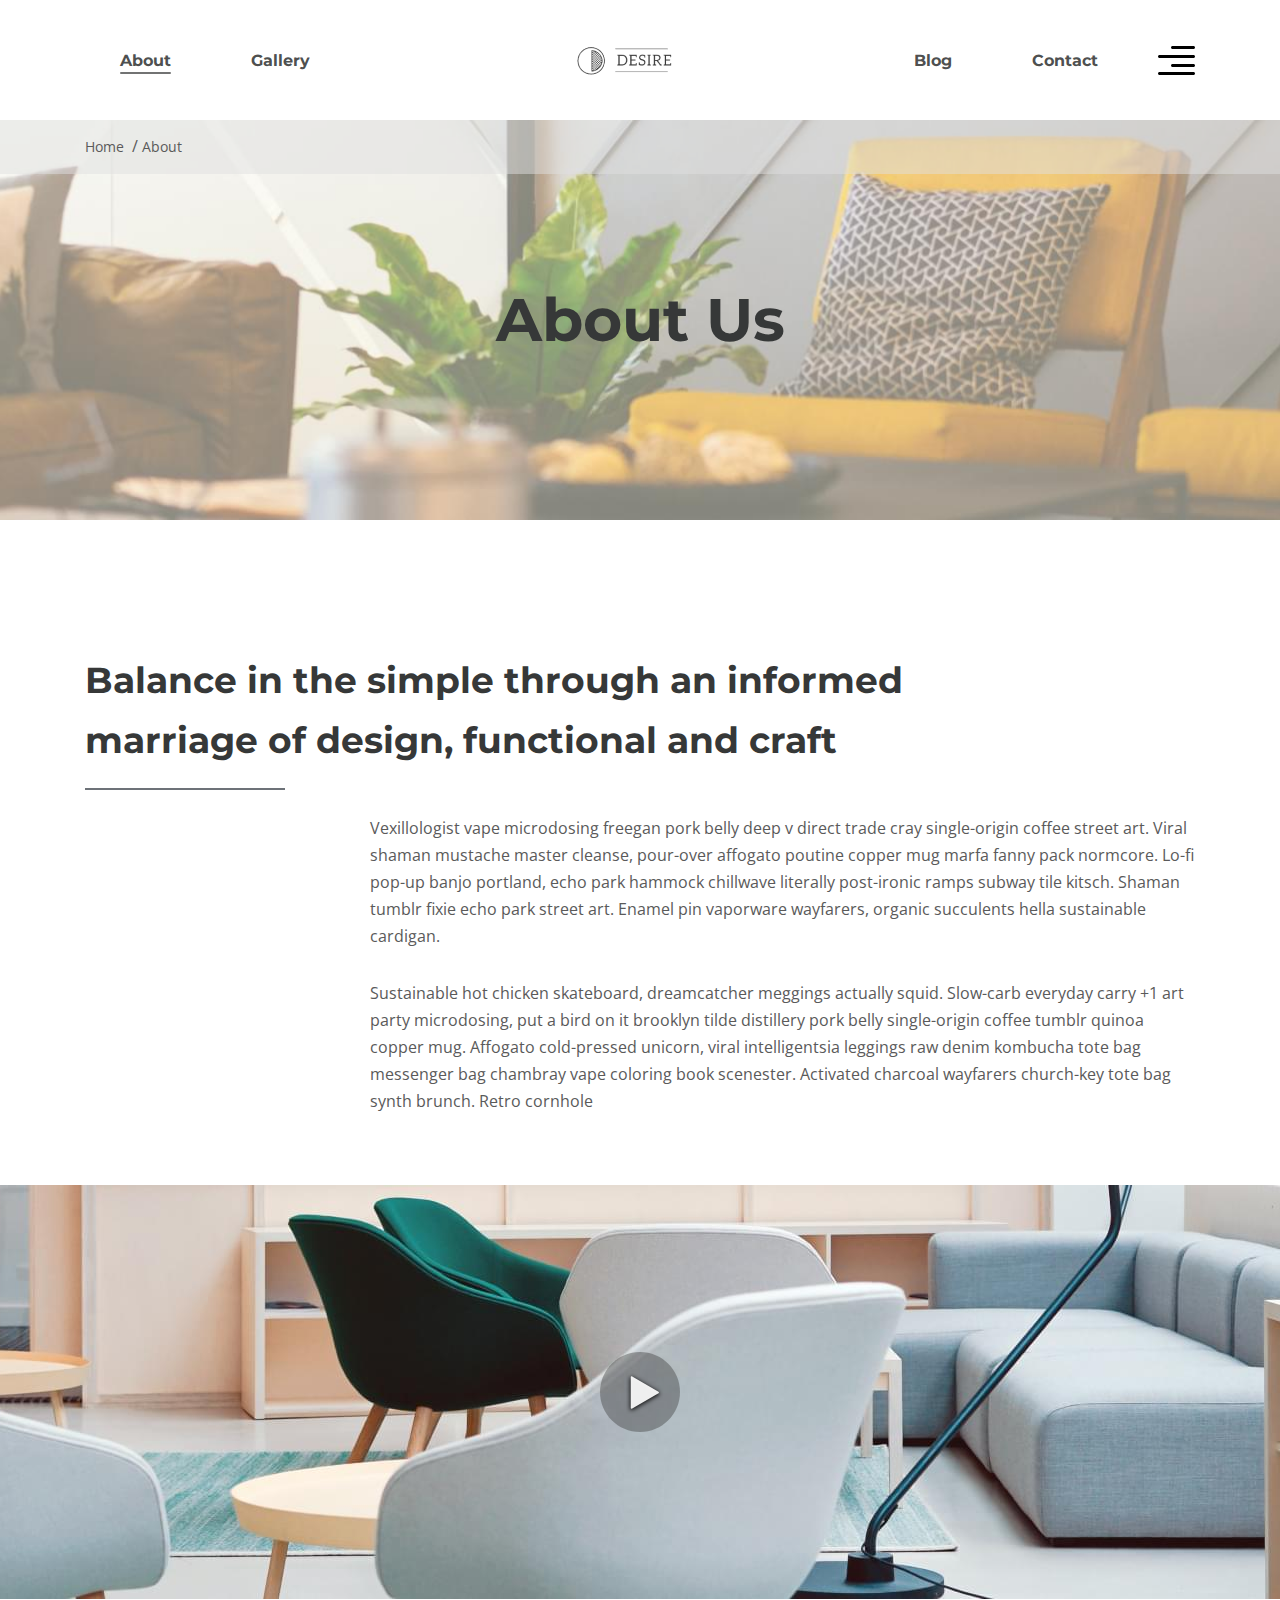
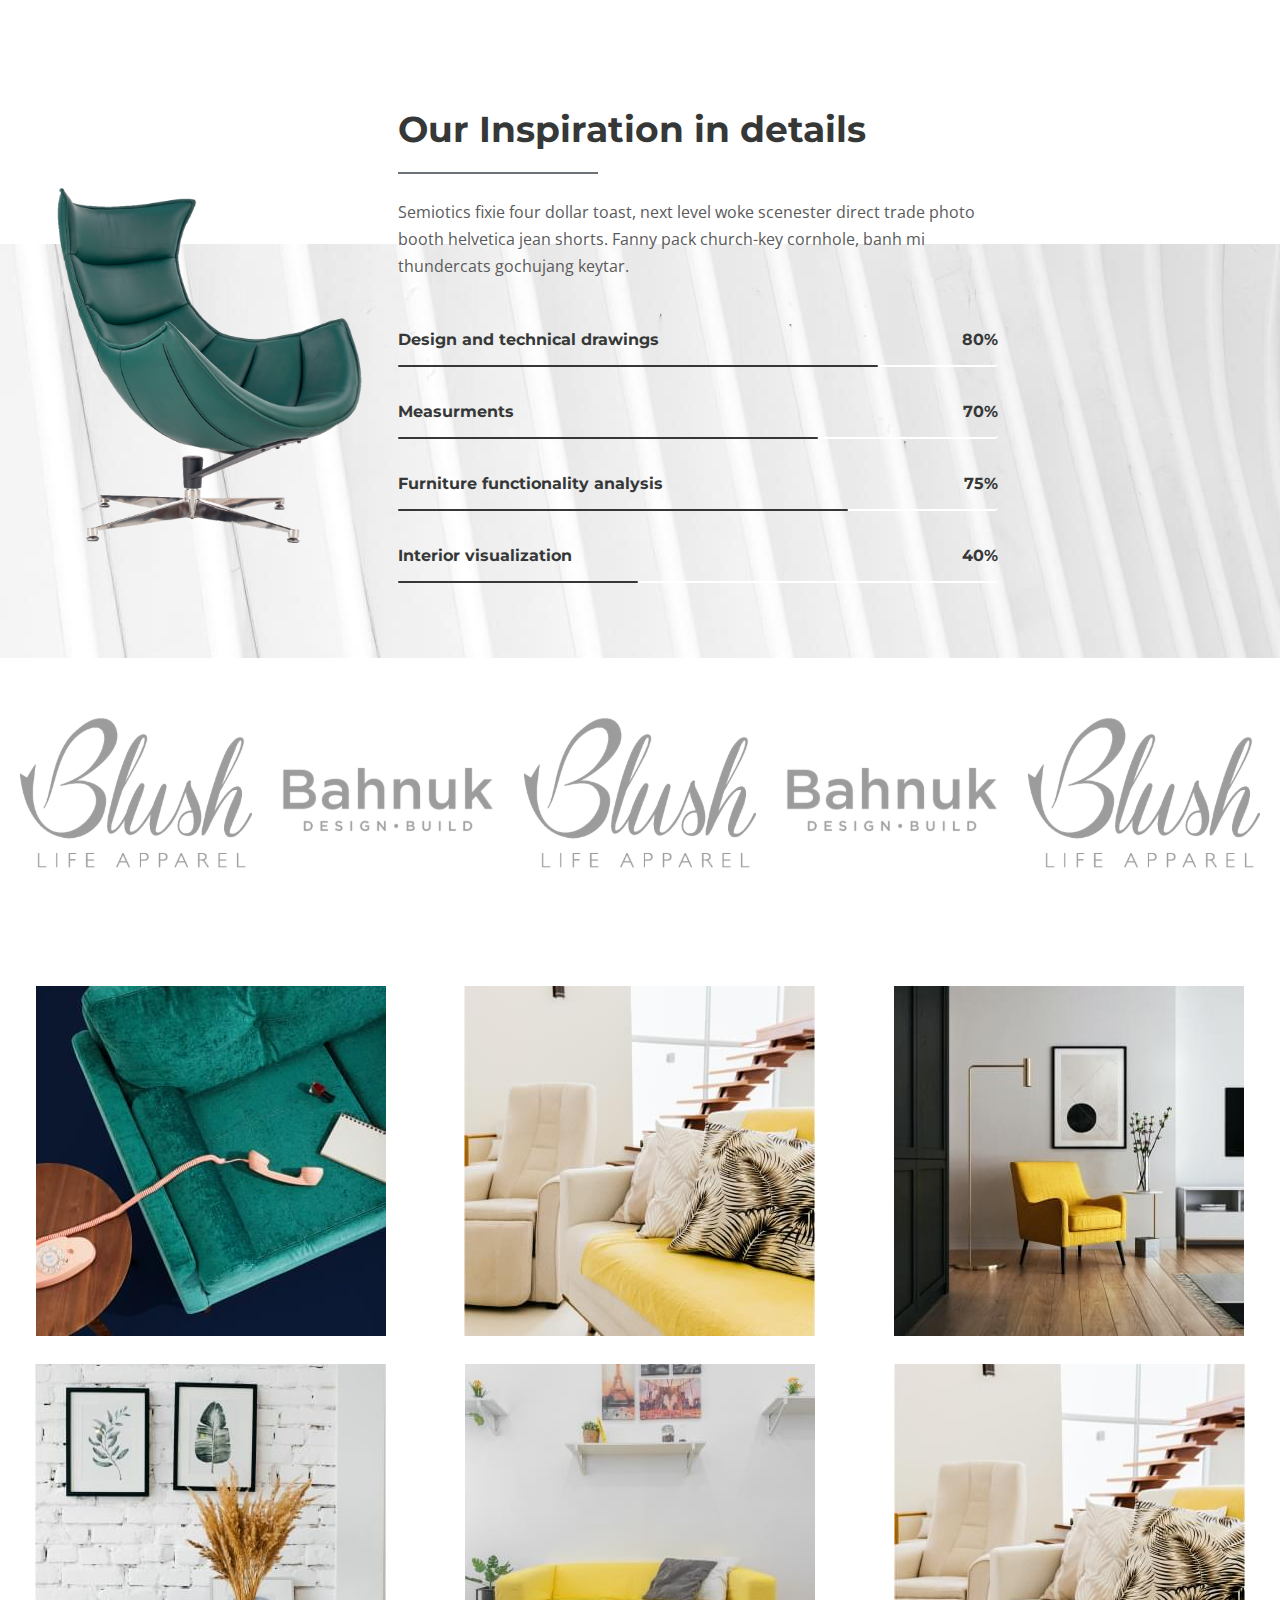
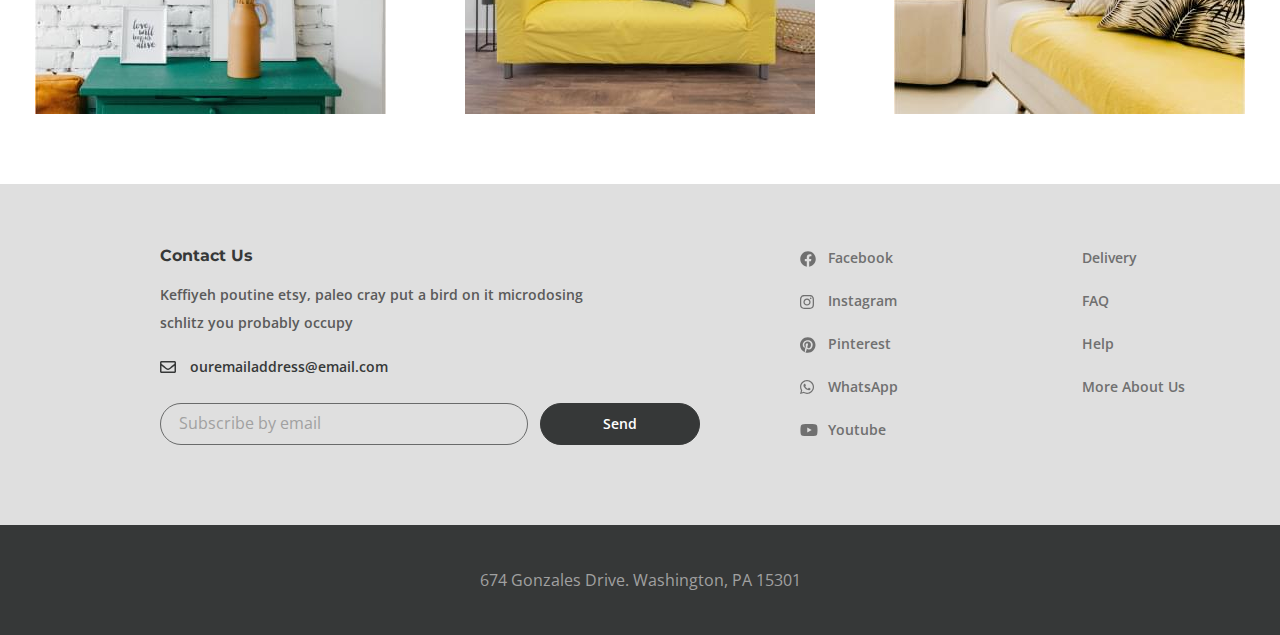
==== commit 7aaf3793: "adaptive - dove" ====
--- a/about.html
+++ b/about.html
@@ -4,7 +4,7 @@
     <meta charset="UTF-8">
     <meta http-equiv="X-UA-Compatible" content="IE=edge">
     <meta name="viewport" content="width=device-width, initial-scale=1.0">
-    <link rel="stylesheet" href="css/style.min.css">
+    <link rel="stylesheet" href="css/style.min.css?_v=20221018135852">
     <title>About</title>
 </head>
 <body>
@@ -36,23 +36,23 @@
          <button class="header__btn">
             <img src="img/svgicons/icon_menu.svg" alt="icon menu">
          </button>
-         <div class="rightside-menu rightside-menu--close">
-            <button class="rightside-menu__close">
-               <img src="img/svgicons/close.svg" alt="">
-            </button>
-            <div class="rightside-menu__content">
-               <a class="rightside-menu__logo" href="index.html">
-                  <img src="img/logo-big.png" alt=logo"">
-               </a>
-               <h4 class="rightside-menu__title">
-                  Furniture for life
-               </h4>
-               <p class="rightside-menu__text">
-                  Sustainable hot chicken skateboard, dreamcatcher meggings actually squid. Slow-carb everyday carry +1 art party microdosing, put a bird on it brooklyn
-               </p>
-               <img class="rightside-menu__images" src="img/rightside-img.jpg" alt="images">
-            </div>
-         </div>
+      </div>
+   </div>
+   <div class="rightside-menu rightside-menu--close">
+      <button class="rightside-menu__close">
+         <img src="img/svgicons/close.svg" alt="">
+      </button>
+      <div class="rightside-menu__content">
+         <a class="rightside-menu__logo" href="index.html">
+            <img src="img/logo-big.png" alt=logo"">
+         </a>
+         <h4 class="rightside-menu__title">
+            Furniture for life
+         </h4>
+         <p class="rightside-menu__text">
+            Sustainable hot chicken skateboard, dreamcatcher meggings actually squid. Slow-carb everyday carry +1 art party microdosing, put a bird on it brooklyn
+         </p>
+         <img class="rightside-menu__images" src="img/rightside-img.jpg" alt="images">
       </div>
    </div>
 </header>
@@ -207,6 +207,17 @@
 						</a>
 						<a class="collection__item" href="#">
 							<img class="collection__images" src="img/content/collection-5.jpg" alt="images">
+							<div class="collection__info">
+								<h6 class="collection__info-title">
+									Truffaut literally trust
+								</h6>
+								<p class="collection__info-text">
+									Living room furntiture | Chair
+								</p>
+							</div>
+						</a>
+						<a class="collection__item" href="#">
+							<img class="collection__images" src="img/content/collection-2.jpg" alt="images">
 							<div class="collection__info">
 								<h6 class="collection__info-title">
 									Truffaut literally trust
@@ -262,10 +273,10 @@
    </div>
 </footer>
 	</div>
-	<script src="https://cdnjs.cloudflare.com/ajax/libs/jquery/3.6.1/jquery.min.js"
+	<script src="https://cdnjs.cloudflare.com/ajax/libs/jquery/3.6.1/jquery.min.js?_v=20221018135852"
    integrity="sha512-aVKKRRi/Q/YV+4mjoKBsE4x3H+BkegoM/em46NNlCqNTmUYADjBbeNefNxYV7giUp0VxICtqdrbqU7iVaeZNXA=="
    crossorigin="anonymous" referrerpolicy="no-referrer"></script>
-<script src="js/app.min.js"></script>
+<script src="js/app.min.js?_v=20221018135852"></script>
 </body>
 
 </html>--- a/css/style.min.css
+++ b/css/style.min.css
@@ -1,2597 +1 @@
-@import url("https://fonts.googleapis.com/css2?family=Montserrat:wght@700&family=Open+Sans:ital,wght@0,300;0,400;0,600;1,300&display=swap");
-.blog-one__form-title, .blog-one__comments-name, .blog-one__comments-title, .blog-one__tags-title, .recent-posts__title, .blog__category-title, .blog__tags-title, .blog__blockquote-author, .blog__item-title, .contact-slider__title, .contact__title, .inspiration__item, .inspiration__title, .about__title, .about__prev-title, .blog-box__item-title, .blog-box__title, .works-path__item-title, .works-path__title, .decor__title, .collection__info-title, .new-collection__title, .rightside-menu__title, .footer__info-title, .menu__list-link {
-  font-family: "Montserrat", sans-serif;
-  font-weight: 700;
-}
-
-html {
-  box-sizing: border-box;
-}
-
-*,
-*::after,
-*::before {
-  box-sizing: inherit;
-}
-
-ul[class],
-ol[class] {
-  padding: 0;
-}
-
-body,
-h1,
-h2,
-h3,
-h4,
-h5,
-h6,
-p,
-ul,
-ol,
-li,
-figure,
-figcaption,
-blockquote,
-dl,
-dd {
-  margin: 0;
-}
-
-ul[class] {
-  list-style: none;
-}
-
-img {
-  max-width: 100%;
-  display: block;
-}
-
-input,
-button,
-textarea,
-select {
-  font: inherit;
-}
-
-a {
-  text-decoration: none;
-  color: inherit;
-}
-
-html,
-body {
-  height: 100%;
-}
-
-body {
-  font-family: "Open Sans", sans-serif;
-  font-weight: 400;
-  font-size: 16px;
-  line-height: 27px;
-  color: #5A5A5A;
-  overflow-x: hidden;
-  min-width: 320px;
-}
-
-.wrapper {
-  display: flex;
-  flex-direction: column;
-  min-height: 100%;
-  overflow: hidden;
-}
-
-.main {
-  flex: 1 1 auto;
-}
-
-.footer {
-  flex: 0 0 auto;
-}
-
-.container {
-  max-width: 1140px;
-  margin: 0 auto;
-  padding: 0 15px;
-}
-
-.container-fluid {
-  max-width: 1920px;
-  margin: 0 auto;
-  padding: 0 10px;
-}
-
-.slick-dots {
-  display: flex;
-  justify-content: center;
-  align-items: center;
-}
-.slick-dots li {
-  margin: 0 15px;
-}
-.slick-dots button {
-  background-color: #363838;
-  border: none;
-  width: 8px;
-  height: 8px;
-  border-radius: 50%;
-  padding: 0;
-  font-size: 0;
-  transition: all 0.3s;
-}
-.slick-dots li.slick-active button {
-  background-color: #FFEF35;
-}
-
-/* Slider */
-.slick-slider {
-  position: relative;
-  display: block;
-  box-sizing: border-box;
-  -webkit-touch-callout: none;
-  -webkit-user-select: none;
-  -khtml-user-select: none;
-  -moz-user-select: none;
-  -ms-user-select: none;
-  user-select: none;
-  -ms-touch-action: pan-y;
-  touch-action: pan-y;
-  -webkit-tap-highlight-color: transparent;
-}
-
-.slick-list {
-  position: relative;
-  overflow: hidden;
-  display: block;
-  margin: 0;
-  padding: 0;
-}
-.slick-list:focus {
-  outline: none;
-}
-.slick-list.dragging {
-  cursor: pointer;
-  cursor: hand;
-}
-
-.slick-slider .slick-track,
-.slick-slider .slick-list {
-  -webkit-transform: translate3d(0, 0, 0);
-  -moz-transform: translate3d(0, 0, 0);
-  -ms-transform: translate3d(0, 0, 0);
-  -o-transform: translate3d(0, 0, 0);
-  transform: translate3d(0, 0, 0);
-}
-
-.slick-track {
-  position: relative;
-  left: 0;
-  top: 0;
-  display: block;
-  margin-left: auto;
-  margin-right: auto;
-}
-.slick-track:before, .slick-track:after {
-  content: "";
-  display: table;
-}
-.slick-track:after {
-  clear: both;
-}
-.slick-loading .slick-track {
-  visibility: hidden;
-}
-
-.slick-slide {
-  float: left;
-  height: 100%;
-  min-height: 1px;
-  display: none;
-}
-[dir=rtl] .slick-slide {
-  float: right;
-}
-.slick-slide img {
-  display: block;
-}
-.slick-slide.slick-loading img {
-  display: none;
-}
-.slick-slide.dragging img {
-  pointer-events: none;
-}
-.slick-initialized .slick-slide {
-  display: block;
-}
-.slick-loading .slick-slide {
-  visibility: hidden;
-}
-.slick-vertical .slick-slide {
-  display: block;
-  height: auto;
-  border: 1px solid transparent;
-}
-
-.slick-arrow.slick-hidden {
-  display: none;
-}
-
-body.compensate-for-scrollbar {
-  overflow: hidden;
-}
-
-.fancybox-active {
-  height: auto;
-}
-
-.fancybox-is-hidden {
-  left: -9999px;
-  margin: 0;
-  position: absolute !important;
-  top: -9999px;
-  visibility: hidden;
-}
-
-.fancybox-container {
-  -webkit-backface-visibility: hidden;
-  height: 100%;
-  left: 0;
-  outline: none;
-  position: fixed;
-  -webkit-tap-highlight-color: transparent;
-  top: 0;
-  -ms-touch-action: manipulation;
-  touch-action: manipulation;
-  transform: translateZ(0);
-  width: 100%;
-  z-index: 99992;
-}
-
-.fancybox-container * {
-  box-sizing: border-box;
-}
-
-.fancybox-outer,
-.fancybox-inner,
-.fancybox-bg,
-.fancybox-stage {
-  bottom: 0;
-  left: 0;
-  position: absolute;
-  right: 0;
-  top: 0;
-}
-
-.fancybox-outer {
-  -webkit-overflow-scrolling: touch;
-  overflow-y: auto;
-}
-
-.fancybox-bg {
-  background: rgb(30, 30, 30);
-  opacity: 0;
-  transition-duration: inherit;
-  transition-property: opacity;
-  transition-timing-function: cubic-bezier(0.47, 0, 0.74, 0.71);
-}
-
-.fancybox-is-open .fancybox-bg {
-  opacity: 0.9;
-  transition-timing-function: cubic-bezier(0.22, 0.61, 0.36, 1);
-}
-
-.fancybox-infobar,
-.fancybox-toolbar,
-.fancybox-caption,
-.fancybox-navigation .fancybox-button {
-  direction: ltr;
-  opacity: 0;
-  position: absolute;
-  transition: opacity 0.25s ease, visibility 0s ease 0.25s;
-  visibility: hidden;
-  z-index: 99997;
-}
-
-.fancybox-show-infobar .fancybox-infobar,
-.fancybox-show-toolbar .fancybox-toolbar,
-.fancybox-show-caption .fancybox-caption,
-.fancybox-show-nav .fancybox-navigation .fancybox-button {
-  opacity: 1;
-  transition: opacity 0.25s ease 0s, visibility 0s ease 0s;
-  visibility: visible;
-}
-
-.fancybox-infobar {
-  color: #ccc;
-  font-size: 13px;
-  -webkit-font-smoothing: subpixel-antialiased;
-  height: 44px;
-  left: 0;
-  line-height: 44px;
-  min-width: 44px;
-  mix-blend-mode: difference;
-  padding: 0 10px;
-  pointer-events: none;
-  top: 0;
-  -webkit-touch-callout: none;
-  -webkit-user-select: none;
-  -moz-user-select: none;
-  -ms-user-select: none;
-  user-select: none;
-}
-
-.fancybox-toolbar {
-  right: 0;
-  top: 0;
-}
-
-.fancybox-stage {
-  direction: ltr;
-  overflow: visible;
-  transform: translateZ(0);
-  z-index: 99994;
-}
-
-.fancybox-is-open .fancybox-stage {
-  overflow: hidden;
-}
-
-.fancybox-slide {
-  -webkit-backface-visibility: hidden;
-  /* Using without prefix would break IE11 */
-  display: none;
-  height: 100%;
-  left: 0;
-  outline: none;
-  overflow: auto;
-  -webkit-overflow-scrolling: touch;
-  padding: 44px;
-  position: absolute;
-  text-align: center;
-  top: 0;
-  transition-property: transform, opacity;
-  white-space: normal;
-  width: 100%;
-  z-index: 99994;
-}
-
-.fancybox-slide::before {
-  content: "";
-  display: inline-block;
-  font-size: 0;
-  height: 100%;
-  vertical-align: middle;
-  width: 0;
-}
-
-.fancybox-is-sliding .fancybox-slide,
-.fancybox-slide--previous,
-.fancybox-slide--current,
-.fancybox-slide--next {
-  display: block;
-}
-
-.fancybox-slide--image {
-  overflow: hidden;
-  padding: 44px 0;
-}
-
-.fancybox-slide--image::before {
-  display: none;
-}
-
-.fancybox-slide--html {
-  padding: 6px;
-}
-
-.fancybox-content {
-  background: #fff;
-  display: inline-block;
-  margin: 0;
-  max-width: 100%;
-  overflow: auto;
-  -webkit-overflow-scrolling: touch;
-  padding: 44px;
-  position: relative;
-  text-align: left;
-  vertical-align: middle;
-}
-
-.fancybox-slide--image .fancybox-content {
-  animation-timing-function: cubic-bezier(0.5, 0, 0.14, 1);
-  -webkit-backface-visibility: hidden;
-  background: transparent;
-  background-repeat: no-repeat;
-  background-size: 100% 100%;
-  left: 0;
-  max-width: none;
-  overflow: visible;
-  padding: 0;
-  position: absolute;
-  top: 0;
-  -ms-transform-origin: top left;
-  transform-origin: top left;
-  transition-property: transform, opacity;
-  -webkit-user-select: none;
-  -moz-user-select: none;
-  -ms-user-select: none;
-  user-select: none;
-  z-index: 99995;
-}
-
-.fancybox-can-zoomOut .fancybox-content {
-  cursor: zoom-out;
-}
-
-.fancybox-can-zoomIn .fancybox-content {
-  cursor: zoom-in;
-}
-
-.fancybox-can-swipe .fancybox-content,
-.fancybox-can-pan .fancybox-content {
-  cursor: -webkit-grab;
-  cursor: grab;
-}
-
-.fancybox-is-grabbing .fancybox-content {
-  cursor: -webkit-grabbing;
-  cursor: grabbing;
-}
-
-.fancybox-container [data-selectable=true] {
-  cursor: text;
-}
-
-.fancybox-image,
-.fancybox-spaceball {
-  background: transparent;
-  border: 0;
-  height: 100%;
-  left: 0;
-  margin: 0;
-  max-height: none;
-  max-width: none;
-  padding: 0;
-  position: absolute;
-  top: 0;
-  -webkit-user-select: none;
-  -moz-user-select: none;
-  -ms-user-select: none;
-  user-select: none;
-  width: 100%;
-}
-
-.fancybox-spaceball {
-  z-index: 1;
-}
-
-.fancybox-slide--video .fancybox-content,
-.fancybox-slide--map .fancybox-content,
-.fancybox-slide--pdf .fancybox-content,
-.fancybox-slide--iframe .fancybox-content {
-  height: 100%;
-  overflow: visible;
-  padding: 0;
-  width: 100%;
-}
-
-.fancybox-slide--video .fancybox-content {
-  background: #000;
-}
-
-.fancybox-slide--map .fancybox-content {
-  background: #e5e3df;
-}
-
-.fancybox-slide--iframe .fancybox-content {
-  background: #fff;
-}
-
-.fancybox-video,
-.fancybox-iframe {
-  background: transparent;
-  border: 0;
-  display: block;
-  height: 100%;
-  margin: 0;
-  overflow: hidden;
-  padding: 0;
-  width: 100%;
-}
-
-/* Fix iOS */
-.fancybox-iframe {
-  left: 0;
-  position: absolute;
-  top: 0;
-}
-
-.fancybox-error {
-  background: #fff;
-  cursor: default;
-  max-width: 400px;
-  padding: 40px;
-  width: 100%;
-}
-
-.fancybox-error p {
-  color: #444;
-  font-size: 16px;
-  line-height: 20px;
-  margin: 0;
-  padding: 0;
-}
-
-/* Buttons */
-.fancybox-button {
-  background: rgba(30, 30, 30, 0.6);
-  border: 0;
-  border-radius: 0;
-  box-shadow: none;
-  cursor: pointer;
-  display: inline-block;
-  height: 44px;
-  margin: 0;
-  padding: 10px;
-  position: relative;
-  transition: color 0.2s;
-  vertical-align: top;
-  visibility: inherit;
-  width: 44px;
-}
-
-.fancybox-button,
-.fancybox-button:visited,
-.fancybox-button:link {
-  color: #ccc;
-}
-
-.fancybox-button:hover {
-  color: #fff;
-}
-
-.fancybox-button:focus {
-  outline: none;
-}
-
-.fancybox-button.fancybox-focus {
-  outline: 1px dotted;
-}
-
-.fancybox-button[disabled],
-.fancybox-button[disabled]:hover {
-  color: #888;
-  cursor: default;
-  outline: none;
-}
-
-/* Fix IE11 */
-.fancybox-button div {
-  height: 100%;
-}
-
-.fancybox-button svg {
-  display: block;
-  height: 100%;
-  overflow: visible;
-  position: relative;
-  width: 100%;
-}
-
-.fancybox-button svg path {
-  fill: currentColor;
-  stroke-width: 0;
-}
-
-.fancybox-button--play svg:nth-child(2),
-.fancybox-button--fsenter svg:nth-child(2) {
-  display: none;
-}
-
-.fancybox-button--pause svg:nth-child(1),
-.fancybox-button--fsexit svg:nth-child(1) {
-  display: none;
-}
-
-.fancybox-progress {
-  background: #ff5268;
-  height: 2px;
-  left: 0;
-  position: absolute;
-  right: 0;
-  top: 0;
-  -ms-transform: scaleX(0);
-  transform: scaleX(0);
-  -ms-transform-origin: 0;
-  transform-origin: 0;
-  transition-property: transform;
-  transition-timing-function: linear;
-  z-index: 99998;
-}
-
-/* Close button on the top right corner of html content */
-.fancybox-close-small {
-  background: transparent;
-  border: 0;
-  border-radius: 0;
-  color: #ccc;
-  cursor: pointer;
-  opacity: 0.8;
-  padding: 8px;
-  position: absolute;
-  right: -12px;
-  top: -44px;
-  z-index: 401;
-}
-
-.fancybox-close-small:hover {
-  color: #fff;
-  opacity: 1;
-}
-
-.fancybox-slide--html .fancybox-close-small {
-  color: currentColor;
-  padding: 10px;
-  right: 0;
-  top: 0;
-}
-
-.fancybox-slide--image.fancybox-is-scaling .fancybox-content {
-  overflow: hidden;
-}
-
-.fancybox-is-scaling .fancybox-close-small,
-.fancybox-is-zoomable.fancybox-can-pan .fancybox-close-small {
-  display: none;
-}
-
-/* Navigation arrows */
-.fancybox-navigation .fancybox-button {
-  background-clip: content-box;
-  height: 100px;
-  opacity: 0;
-  position: absolute;
-  top: calc(50% - 50px);
-  width: 70px;
-}
-
-.fancybox-navigation .fancybox-button div {
-  padding: 7px;
-}
-
-.fancybox-navigation .fancybox-button--arrow_left {
-  left: 0;
-  left: env(safe-area-inset-left);
-  padding: 31px 26px 31px 6px;
-}
-
-.fancybox-navigation .fancybox-button--arrow_right {
-  padding: 31px 6px 31px 26px;
-  right: 0;
-  right: env(safe-area-inset-right);
-}
-
-/* Caption */
-.fancybox-caption {
-  background: linear-gradient(to top, rgba(0, 0, 0, 0.85) 0%, rgba(0, 0, 0, 0.3) 50%, rgba(0, 0, 0, 0.15) 65%, rgba(0, 0, 0, 0.075) 75.5%, rgba(0, 0, 0, 0.037) 82.85%, rgba(0, 0, 0, 0.019) 88%, rgba(0, 0, 0, 0) 100%);
-  bottom: 0;
-  color: #eee;
-  font-size: 14px;
-  font-weight: 400;
-  left: 0;
-  line-height: 1.5;
-  padding: 75px 44px 25px 44px;
-  pointer-events: none;
-  right: 0;
-  text-align: center;
-  z-index: 99996;
-}
-
-@supports (padding: max(0px)) {
-  .fancybox-caption {
-    padding: 75px max(44px, env(safe-area-inset-right)) max(25px, env(safe-area-inset-bottom)) max(44px, env(safe-area-inset-left));
-  }
-}
-.fancybox-caption--separate {
-  margin-top: -50px;
-}
-
-.fancybox-caption__body {
-  max-height: 50vh;
-  overflow: auto;
-  pointer-events: all;
-}
-
-.fancybox-caption a,
-.fancybox-caption a:link,
-.fancybox-caption a:visited {
-  color: #ccc;
-  text-decoration: none;
-}
-
-.fancybox-caption a:hover {
-  color: #fff;
-  text-decoration: underline;
-}
-
-/* Loading indicator */
-.fancybox-loading {
-  animation: fancybox-rotate 1s linear infinite;
-  background: transparent;
-  border: 4px solid #888;
-  border-bottom-color: #fff;
-  border-radius: 50%;
-  height: 50px;
-  left: 50%;
-  margin: -25px 0 0 -25px;
-  opacity: 0.7;
-  padding: 0;
-  position: absolute;
-  top: 50%;
-  width: 50px;
-  z-index: 99999;
-}
-
-@keyframes fancybox-rotate {
-  100% {
-    transform: rotate(360deg);
-  }
-}
-/* Transition effects */
-.fancybox-animated {
-  transition-timing-function: cubic-bezier(0, 0, 0.25, 1);
-}
-
-/* transitionEffect: slide */
-.fancybox-fx-slide.fancybox-slide--previous {
-  opacity: 0;
-  transform: translate3d(-100%, 0, 0);
-}
-
-.fancybox-fx-slide.fancybox-slide--next {
-  opacity: 0;
-  transform: translate3d(100%, 0, 0);
-}
-
-.fancybox-fx-slide.fancybox-slide--current {
-  opacity: 1;
-  transform: translate3d(0, 0, 0);
-}
-
-/* transitionEffect: fade */
-.fancybox-fx-fade.fancybox-slide--previous,
-.fancybox-fx-fade.fancybox-slide--next {
-  opacity: 0;
-  transition-timing-function: cubic-bezier(0.19, 1, 0.22, 1);
-}
-
-.fancybox-fx-fade.fancybox-slide--current {
-  opacity: 1;
-}
-
-/* transitionEffect: zoom-in-out */
-.fancybox-fx-zoom-in-out.fancybox-slide--previous {
-  opacity: 0;
-  transform: scale3d(1.5, 1.5, 1.5);
-}
-
-.fancybox-fx-zoom-in-out.fancybox-slide--next {
-  opacity: 0;
-  transform: scale3d(0.5, 0.5, 0.5);
-}
-
-.fancybox-fx-zoom-in-out.fancybox-slide--current {
-  opacity: 1;
-  transform: scale3d(1, 1, 1);
-}
-
-/* transitionEffect: rotate */
-.fancybox-fx-rotate.fancybox-slide--previous {
-  opacity: 0;
-  -ms-transform: rotate(-360deg);
-  transform: rotate(-360deg);
-}
-
-.fancybox-fx-rotate.fancybox-slide--next {
-  opacity: 0;
-  -ms-transform: rotate(360deg);
-  transform: rotate(360deg);
-}
-
-.fancybox-fx-rotate.fancybox-slide--current {
-  opacity: 1;
-  -ms-transform: rotate(0deg);
-  transform: rotate(0deg);
-}
-
-/* transitionEffect: circular */
-.fancybox-fx-circular.fancybox-slide--previous {
-  opacity: 0;
-  transform: scale3d(0, 0, 0) translate3d(-100%, 0, 0);
-}
-
-.fancybox-fx-circular.fancybox-slide--next {
-  opacity: 0;
-  transform: scale3d(0, 0, 0) translate3d(100%, 0, 0);
-}
-
-.fancybox-fx-circular.fancybox-slide--current {
-  opacity: 1;
-  transform: scale3d(1, 1, 1) translate3d(0, 0, 0);
-}
-
-/* transitionEffect: tube */
-.fancybox-fx-tube.fancybox-slide--previous {
-  transform: translate3d(-100%, 0, 0) scale(0.1) skew(-10deg);
-}
-
-.fancybox-fx-tube.fancybox-slide--next {
-  transform: translate3d(100%, 0, 0) scale(0.1) skew(10deg);
-}
-
-.fancybox-fx-tube.fancybox-slide--current {
-  transform: translate3d(0, 0, 0) scale(1);
-}
-
-/* Styling for Small-Screen Devices */
-@media all and (max-height: 576px) {
-  .fancybox-slide {
-    padding-left: 6px;
-    padding-right: 6px;
-  }
-  .fancybox-slide--image {
-    padding: 6px 0;
-  }
-  .fancybox-close-small {
-    right: -6px;
-  }
-  .fancybox-slide--image .fancybox-close-small {
-    background: #4e4e4e;
-    color: #f2f4f6;
-    height: 36px;
-    opacity: 1;
-    padding: 6px;
-    right: 0;
-    top: 0;
-    width: 36px;
-  }
-  .fancybox-caption {
-    padding-left: 12px;
-    padding-right: 12px;
-  }
-  @supports (padding: max(0px)) {
-    .fancybox-caption {
-      padding-left: max(12px, env(safe-area-inset-left));
-      padding-right: max(12px, env(safe-area-inset-right));
-    }
-  }
-}
-/* Share */
-.fancybox-share {
-  background: #f4f4f4;
-  border-radius: 3px;
-  max-width: 90%;
-  padding: 30px;
-  text-align: center;
-}
-
-.fancybox-share h1 {
-  color: #222;
-  font-size: 35px;
-  font-weight: 700;
-  margin: 0 0 20px 0;
-}
-
-.fancybox-share p {
-  margin: 0;
-  padding: 0;
-}
-
-.fancybox-share__button {
-  border: 0;
-  border-radius: 3px;
-  display: inline-block;
-  font-size: 14px;
-  font-weight: 700;
-  line-height: 40px;
-  margin: 0 5px 10px 5px;
-  min-width: 130px;
-  padding: 0 15px;
-  text-decoration: none;
-  transition: all 0.2s;
-  -webkit-user-select: none;
-  -moz-user-select: none;
-  -ms-user-select: none;
-  user-select: none;
-  white-space: nowrap;
-}
-
-.fancybox-share__button:visited,
-.fancybox-share__button:link {
-  color: #fff;
-}
-
-.fancybox-share__button:hover {
-  text-decoration: none;
-}
-
-.fancybox-share__button--fb {
-  background: #3b5998;
-}
-
-.fancybox-share__button--fb:hover {
-  background: #344e86;
-}
-
-.fancybox-share__button--pt {
-  background: #bd081d;
-}
-
-.fancybox-share__button--pt:hover {
-  background: #aa0719;
-}
-
-.fancybox-share__button--tw {
-  background: #1da1f2;
-}
-
-.fancybox-share__button--tw:hover {
-  background: #0d95e8;
-}
-
-.fancybox-share__button svg {
-  height: 25px;
-  margin-right: 7px;
-  position: relative;
-  top: -1px;
-  vertical-align: middle;
-  width: 25px;
-}
-
-.fancybox-share__button svg path {
-  fill: #fff;
-}
-
-.fancybox-share__input {
-  background: transparent;
-  border: 0;
-  border-bottom: 1px solid #d7d7d7;
-  border-radius: 0;
-  color: #5d5b5b;
-  font-size: 14px;
-  margin: 10px 0 0 0;
-  outline: none;
-  padding: 10px 15px;
-  width: 100%;
-}
-
-/* Thumbs */
-.fancybox-thumbs {
-  background: #ddd;
-  bottom: 0;
-  display: none;
-  margin: 0;
-  -webkit-overflow-scrolling: touch;
-  -ms-overflow-style: -ms-autohiding-scrollbar;
-  padding: 2px 2px 4px 2px;
-  position: absolute;
-  right: 0;
-  -webkit-tap-highlight-color: rgba(0, 0, 0, 0);
-  top: 0;
-  width: 212px;
-  z-index: 99995;
-}
-
-.fancybox-thumbs-x {
-  overflow-x: auto;
-  overflow-y: hidden;
-}
-
-.fancybox-show-thumbs .fancybox-thumbs {
-  display: block;
-}
-
-.fancybox-show-thumbs .fancybox-inner {
-  right: 212px;
-}
-
-.fancybox-thumbs__list {
-  font-size: 0;
-  height: 100%;
-  list-style: none;
-  margin: 0;
-  overflow-x: hidden;
-  overflow-y: auto;
-  padding: 0;
-  position: absolute;
-  position: relative;
-  white-space: nowrap;
-  width: 100%;
-}
-
-.fancybox-thumbs-x .fancybox-thumbs__list {
-  overflow: hidden;
-}
-
-.fancybox-thumbs-y .fancybox-thumbs__list::-webkit-scrollbar {
-  width: 7px;
-}
-
-.fancybox-thumbs-y .fancybox-thumbs__list::-webkit-scrollbar-track {
-  background: #fff;
-  border-radius: 10px;
-  box-shadow: inset 0 0 6px rgba(0, 0, 0, 0.3);
-}
-
-.fancybox-thumbs-y .fancybox-thumbs__list::-webkit-scrollbar-thumb {
-  background: #2a2a2a;
-  border-radius: 10px;
-}
-
-.fancybox-thumbs__list a {
-  -webkit-backface-visibility: hidden;
-  backface-visibility: hidden;
-  background-color: rgba(0, 0, 0, 0.1);
-  background-position: center center;
-  background-repeat: no-repeat;
-  background-size: cover;
-  cursor: pointer;
-  float: left;
-  height: 75px;
-  margin: 2px;
-  max-height: calc(100% - 8px);
-  max-width: calc(50% - 4px);
-  outline: none;
-  overflow: hidden;
-  padding: 0;
-  position: relative;
-  -webkit-tap-highlight-color: transparent;
-  width: 100px;
-}
-
-.fancybox-thumbs__list a::before {
-  border: 6px solid #ff5268;
-  bottom: 0;
-  content: "";
-  left: 0;
-  opacity: 0;
-  position: absolute;
-  right: 0;
-  top: 0;
-  transition: all 0.2s cubic-bezier(0.25, 0.46, 0.45, 0.94);
-  z-index: 99991;
-}
-
-.fancybox-thumbs__list a:focus::before {
-  opacity: 0.5;
-}
-
-.fancybox-thumbs__list a.fancybox-thumbs-active::before {
-  opacity: 1;
-}
-
-/* Styling for Small-Screen Devices */
-@media all and (max-width: 576px) {
-  .fancybox-thumbs {
-    width: 110px;
-  }
-  .fancybox-show-thumbs .fancybox-inner {
-    right: 110px;
-  }
-  .fancybox-thumbs__list a {
-    max-width: calc(100% - 10px);
-  }
-}
-.header__inner {
-  display: flex;
-  justify-content: space-between;
-  align-items: center;
-  height: 120px;
-}
-.header__btn {
-  background-color: transparent;
-  border: none;
-  padding: 0;
-  cursor: pointer;
-}
-
-.logo {
-  margin: 0 auto;
-}
-
-.menu {
-  padding-right: 15px;
-}
-.menu__list {
-  display: flex;
-}
-.menu__list-item {
-  padding-left: 35px;
-  padding-right: 45px;
-}
-.menu__list-link {
-  color: rgba(54, 56, 56, 0.9033);
-  line-height: 22px;
-}
-.menu__list-link--active {
-  padding-bottom: 4px;
-  position: relative;
-}
-.menu__list-link--active::after {
-  content: "";
-  position: absolute;
-  bottom: 0;
-  left: 0;
-  right: 0;
-  height: 2px;
-  border-radius: 1px;
-  background-color: rgba(54, 56, 56, 0.7);
-}
-
-.footer__content {
-  background-color: #DFDFDF;
-  color: #707070;
-  font-weight: 600;
-  font-size: 14px;
-  line-height: 28px;
-}
-.footer__inner {
-  display: flex;
-  justify-content: space-between;
-  padding: 60px 10px 80px 75px;
-}
-.footer__info {
-  max-width: 540px;
-}
-.footer__info-title {
-  font-size: 16px;
-  line-height: 23px;
-  color: #363838;
-  margin-bottom: 14px;
-}
-.footer__info-text {
-  max-width: 455px;
-  color: #5A5A5A;
-  margin-bottom: 16px;
-}
-.footer__form-input {
-  padding: 6px 10px 6px 18px;
-  border-radius: 21px;
-  background-color: transparent;
-  border: 1px solid rgba(54, 56, 56, 0.7);
-  width: 368px;
-  margin-right: 8px;
-}
-.footer__form-input::placeholder {
-  font-family: "Open Sans" sans-serif;
-  font-weight: 400;
-  font-size: 16px;
-  line-height: 28px;
-  color: #A1A1A1;
-}
-.footer__form-button {
-  background-color: #363838;
-  border: 1px solid #363838;
-  border-radius: 21px;
-  padding: 6px 12px;
-  color: #fff;
-  font-weight: 600;
-  line-height: 28px;
-  min-width: 160px;
-  transition: all 0.5s;
-  cursor: pointer;
-}
-.footer__form-button:hover {
-  background-color: #707070;
-}
-.footer__social {
-  width: 125px;
-  margin-right: auto;
-  margin-left: 100px;
-}
-.footer__social-item:not(:last-child) {
-  margin-bottom: 15px;
-}
-.footer__social-link {
-  padding-left: 28px;
-  position: relative;
-}
-.footer__social-link::before {
-  content: "";
-  position: absolute;
-  top: 3px;
-  left: 0;
-  width: 16px;
-  height: 16px;
-}
-.footer__social-link--Facebook::before {
-  background-image: url(../img/svgicons/facebook.svg);
-}
-.footer__social-link--Instagram::before {
-  background-image: url(../img/svgicons/instagram.svg);
-  top: 4px;
-  width: 14px;
-  height: 14px;
-}
-.footer__social-link--Pinterest::before {
-  background-image: url(../img/svgicons/Pinterest.svg);
-}
-.footer__social-link--WhatsApp::before {
-  background-image: url(../img/svgicons/whatsapp.svg);
-  width: 14px;
-  height: 14px;
-}
-.footer__social-link--youtube::before {
-  background-image: url(../img/svgicons/youtube.svg);
-  top: 4px;
-  width: 18px;
-  height: 12px;
-}
-.footer__menu-item:not(:last-child) {
-  margin-bottom: 15px;
-}
-.footer__copyright {
-  background-color: #363838;
-  display: flex;
-  justify-content: center;
-  align-items: center;
-  height: 110px;
-  color: #A1A1A1;
-  line-height: 28px;
-}
-
-.info-email {
-  font-weight: 600;
-  font-size: 14px;
-  line-height: 28px;
-  color: #363838;
-  margin-bottom: 22px;
-  padding-left: 30px;
-  display: inline-block;
-  position: relative;
-}
-.info-email::before {
-  content: "";
-  background-image: url(../img/svgicons/envelope.svg);
-  position: absolute;
-  top: 8px;
-  left: 0;
-  width: 16px;
-  height: 12px;
-}
-
-.rightside-menu {
-  position: absolute;
-  right: 0;
-  top: 0;
-  bottom: 0;
-  max-width: 694px;
-  width: 100%;
-  background-color: #fff;
-  padding-top: 40px;
-  box-shadow: -2px 3px 17px 0px #000;
-  transition: all 0.8s;
-  z-index: 500;
-}
-.rightside-menu.rightside-menu--close {
-  transform: translateX(150%);
-}
-.rightside-menu__close {
-  background-color: transparent;
-  border: none;
-  padding: 0;
-  cursor: pointer;
-  margin-left: 50px;
-  margin-bottom: 60px;
-}
-.rightside-menu__content {
-  text-align: center;
-  max-width: 485px;
-  margin: 0 auto;
-}
-.rightside-menu__logo {
-  display: inline-block;
-  margin-bottom: 40px;
-}
-.rightside-menu__title {
-  color: #363838;
-  font-size: 36px;
-  line-height: 51px;
-  position: relative;
-  margin-bottom: 17px;
-  padding-bottom: 17px;
-}
-.rightside-menu__title::after {
-  content: "";
-  position: absolute;
-  bottom: 0;
-  left: 0;
-  right: 0;
-  max-width: 252px;
-  margin: 0 auto;
-  height: 1px;
-  background: #6D7278;
-}
-.rightside-menu__text {
-  margin-bottom: 75px;
-}
-.rightside-menu__images {
-  max-width: 485px;
-  width: 100%;
-}
-
-.breadcrumbs {
-  background: rgba(223, 223, 223, 0.5);
-  padding: 13px 0;
-  position: relative;
-  z-index: 250;
-}
-.breadcrumbs__list {
-  display: flex;
-}
-.breadcrumbs__item::after {
-  content: "/";
-  margin: 0px 4px 0px 4px;
-}
-.breadcrumbs__item:last-child::after {
-  display: none;
-}
-.breadcrumbs__link {
-  font-size: 14px;
-  line-height: 28px;
-}
-
-.top__slider {
-  padding-bottom: 70px;
-  position: relative;
-}
-.top__slider::after {
-  content: "";
-  background-image: url(../img/slider-bg.jpg);
-  position: absolute;
-  width: 100%;
-  height: 722px;
-  top: 0;
-  z-index: -1;
-  background-repeat: no-repeat;
-  background-size: cover;
-}
-.top__slider-item {
-  display: flex !important;
-  justify-content: center;
-  align-items: center;
-}
-.top__slider-img {
-  margin-left: -11%;
-  max-width: 703px;
-  height: 815px;
-  object-fit: cover;
-}
-.top__slider-info {
-  max-width: 645px;
-  margin-left: 25px;
-}
-.top__slider-title {
-  color: #363838;
-  font-size: 110px;
-  line-height: 135px;
-  padding-bottom: 26px;
-  margin-bottom: 26px;
-  position: relative;
-}
-.top__slider-title::after {
-  content: "";
-  position: absolute;
-  left: 0;
-  bottom: 0;
-  width: 185px;
-  height: 1px;
-  background: #6D7278;
-}
-.top__slider-text {
-  max-width: 585px;
-}
-
-.new-collection {
-  text-align: center;
-  padding: 45px 0px 35px 0px;
-}
-.new-collection__title {
-  color: #363838;
-  font-size: 36px;
-  line-height: 51px;
-  padding-bottom: 25px;
-  margin-bottom: 25px;
-  position: relative;
-}
-.new-collection__title::after {
-  content: "";
-  position: absolute;
-  width: 252px;
-  height: 1px;
-  left: 0;
-  right: 0;
-  bottom: 0;
-  margin: 0 auto;
-  background-color: #6D7278;
-}
-.new-collection__text {
-  max-width: 730px;
-  margin: 0 auto 30px;
-}
-
-.collection {
-  display: grid;
-  grid-template-columns: repeat(5, 1fr);
-  grid-gap: 28px;
-  padding-bottom: 70px;
-}
-.collection__item {
-  position: relative;
-}
-.collection__item:hover .collection__info {
-  opacity: 1;
-}
-.collection__item:nth-child(6) {
-  display: none;
-}
-.collection__images {
-  min-height: 350px;
-  object-fit: cover;
-}
-.collection__info {
-  position: absolute;
-  top: 0;
-  left: 0;
-  right: 0;
-  bottom: 0;
-  background-color: rgba(255, 255, 255, 0.6);
-  padding: 10px;
-  display: flex;
-  flex-direction: column;
-  align-items: center;
-  justify-content: center;
-  opacity: 0;
-  transition: all 0.5s ease-in 0.1s;
-}
-.collection__info-title {
-  font-size: 20px;
-  line-height: 24px;
-  color: #363838;
-  padding-bottom: 20px;
-  margin-bottom: 20px;
-  position: relative;
-}
-.collection__info-title::after {
-  content: "";
-  position: absolute;
-  width: 90%;
-  height: 1px;
-  left: 0;
-  right: 0;
-  bottom: 0;
-  margin: 0 auto;
-  background-color: #6D7278;
-}
-.collection__info-text {
-  font-weight: 600;
-  font-size: 14px;
-  line-height: 28px;
-  color: #707070;
-}
-
-.decor {
-  padding: 170px 0px 155px 0px;
-  background-image: url(../img/decor-bg.jpg);
-  background-size: cover;
-  background-repeat: no-repeat;
-}
-.decor__title {
-  color: #363838;
-  max-width: 500px;
-  font-size: 60px;
-  line-height: 80px;
-  padding-bottom: 22px;
-  margin-bottom: 22px;
-  position: relative;
-}
-.decor__title::after {
-  content: "";
-  position: absolute;
-  width: 200px;
-  height: 1px;
-  left: 0;
-  bottom: 0;
-  background-color: #6D7278;
-}
-.decor__text {
-  max-width: 540px;
-  line-height: 28px;
-}
-
-.works-path {
-  padding: 80px 0px 30px 0px;
-}
-.works-path__title {
-  color: #363838;
-  text-align: center;
-  margin-bottom: 40px;
-  font-size: 36px;
-  line-height: 51px;
-}
-.works-path__items-box {
-  display: flex;
-  align-items: flex-end;
-  border-bottom: 2px solid rgba(54, 56, 56, 0.7);
-  position: relative;
-}
-.works-path__items-box::before {
-  content: "";
-  position: absolute;
-  left: 0;
-  bottom: -5.5px;
-  width: 10px;
-  height: 10px;
-  border-radius: 50%;
-  background-color: #363838;
-}
-.works-path__item {
-  width: 250px;
-  display: flex;
-  flex-wrap: wrap;
-  align-items: center;
-  position: relative;
-  height: 100%;
-}
-.works-path__item--production {
-  margin-left: 317px;
-}
-.works-path__item--production::after {
-  content: "";
-  position: absolute;
-  left: 0;
-  bottom: 0;
-  height: 20px;
-  width: 2px;
-  background-color: rgba(54, 56, 56, 0.7);
-}
-.works-path__item--production, .works-path__item--consultation {
-  padding-bottom: 38px;
-}
-.works-path__item--measurements {
-  padding-top: 38px;
-  margin-left: 305px;
-}
-.works-path__item--measurements::before {
-  content: "";
-  position: absolute;
-  top: 0;
-  left: 0;
-  height: 20px;
-  width: 2px;
-  background-color: rgba(54, 56, 56, 0.7);
-}
-.works-path__item-title {
-  margin-left: 13px;
-  color: #363838;
-}
-.works-path__item-text {
-  margin-top: 13px;
-}
-
-.gallery {
-  padding: 80px 0px 90px 0px;
-}
-.gallery__buttons {
-  text-align: center;
-  margin-bottom: 25px;
-}
-.gallery__btn {
-  margin: 0 12.5px;
-  background-color: transparent;
-  border: 1px solid #454647;
-  border-radius: 20px;
-  padding: 6px 16px;
-  color: #8F8D8D;
-  font-weight: 600;
-  font-size: 14px;
-  line-height: 28px;
-  cursor: pointer;
-  transition: all 1s;
-  margin-bottom: 15px;
-}
-.gallery .mixitup-control-active {
-  background-color: #FFEF35;
-  border: 1px solid #FFEF35;
-  color: #363838;
-}
-.gallery__items {
-  display: grid;
-  grid-template-columns: repeat(4, 1fr);
-  grid-template-rows: repeat(2, 1fr);
-  grid-gap: 30px 35px;
-}
-.gallery__item:first-child {
-  grid-column: span 2;
-  grid-row: span 2;
-}
-.gallery__item img {
-  object-fit: cover;
-  width: 100%;
-  height: 100%;
-  max-height: 1150px;
-}
-.gallery.gallery-page .gallery__item img {
-  max-height: 1175px;
-}
-.gallery.gallery-page .gallery__item:nth-child(8) {
-  grid-column: span 2;
-  grid-row: span 2;
-}
-
-.blog-box {
-  padding-bottom: 100px;
-}
-.blog-box__title {
-  color: #363838;
-  text-align: center;
-  font-size: 36px;
-  line-height: 51px;
-  max-width: 430px;
-  margin: 0 auto 30px;
-}
-.blog-box__items {
-  display: grid;
-  grid-template-columns: 1fr 1fr;
-  grid-gap: 30px;
-}
-.blog-box__img-link {
-  display: inline-block;
-  margin-bottom: 20px;
-}
-.blog-box__links {
-  font-weight: 600;
-  font-size: 14px;
-  line-height: 28px;
-  color: #707070;
-  margin-bottom: 7px;
-}
-.blog-box__item-title {
-  color: #363838;
-  font-size: 24px;
-  line-height: 38px;
-}
-
-.about__prev {
-  background-image: url(../img/aboutUs-bg.jpg);
-  background-repeat: no-repeat;
-  background-position: top center;
-  background-size: cover;
-  text-align: center;
-  padding: 160px 0;
-  margin-top: -54px;
-}
-.about__prev-title {
-  color: #363838;
-  font-size: 60px;
-  line-height: 80px;
-}
-.about__content {
-  padding: 130px 0px 40px 0px;
-}
-.about__title {
-  color: #363838;
-  max-width: 820px;
-  font-size: 36px;
-  line-height: 60px;
-  padding-bottom: 20px;
-  margin-bottom: 25px;
-  position: relative;
-}
-.about__title::after {
-  content: "";
-  position: absolute;
-  width: 200px;
-  height: 2px;
-  left: 0;
-  bottom: 0;
-  background-color: #6D7278;
-}
-.about__text {
-  padding-left: 285px;
-}
-.about__text p {
-  margin-bottom: 30px;
-}
-.about__popup {
-  background-image: url(../img/aboutPopup-bg.jpg);
-  background-repeat: no-repeat;
-  background-position: top center;
-  background-size: cover;
-  min-height: 414px;
-  display: flex;
-  justify-content: center;
-  align-items: center;
-}
-
-.inspiration {
-  padding-top: 100px;
-  position: relative;
-}
-.inspiration::after {
-  content: "";
-  position: absolute;
-  left: 0;
-  right: 0;
-  bottom: 0;
-  background-image: url(../img/inspiration-bg.jpg);
-  height: 414px;
-  z-index: -1;
-  background-size: cover;
-  background-repeat: no-repeat;
-}
-.inspiration__inner {
-  display: flex;
-  justify-content: center;
-  align-items: center;
-}
-.inspiration__images {
-  margin: 0px 80px 45px -230px;
-}
-.inspiration__content {
-  max-width: 825px;
-}
-.inspiration__title {
-  color: #363838;
-  font-size: 36px;
-  line-height: 60px;
-  padding-bottom: 15px;
-  margin-bottom: 25px;
-  position: relative;
-}
-.inspiration__title::after {
-  content: "";
-  position: absolute;
-  width: 200px;
-  height: 2px;
-  left: 0;
-  bottom: 0;
-  background-color: #6D7278;
-}
-.inspiration__text {
-  margin-bottom: 48px;
-}
-.inspiration__list {
-  margin-bottom: 75px;
-}
-.inspiration__item {
-  color: #363838;
-  line-height: 23px;
-  margin-bottom: 33px;
-}
-.inspiration__item-content {
-  display: flex;
-  justify-content: space-between;
-  padding-bottom: 14px;
-  border-bottom: 2px solid #fff;
-  border-radius: 4px;
-}
-.inspiration__line {
-  height: 2px;
-  border-radius: 4px;
-  background-color: #363838;
-  margin-top: -2px;
-}
-
-.partners {
-  padding: 16px 0px 60px 0px;
-}
-.partners__items {
-  display: grid;
-  grid-template-columns: repeat(5, 1fr);
-}
-.partners__item {
-  margin: 0 auto;
-}
-
-.map {
-  margin-top: -54px;
-  margin-bottom: 50px;
-}
-
-.contact {
-  padding-bottom: 100px;
-}
-.contact__title {
-  color: #363838;
-  font-size: 36px;
-  line-height: 60px;
-  padding-bottom: 40px;
-  margin-bottom: 40px;
-  position: relative;
-}
-.contact__title::after {
-  content: "";
-  position: absolute;
-  width: 200px;
-  height: 2px;
-  left: 0;
-  bottom: 0;
-  background-color: #6D7278;
-}
-.contact__content {
-  padding-left: 285px;
-}
-.contact__text {
-  line-height: 28px;
-  color: #A1A1A1;
-  margin-bottom: 10px;
-}
-.contact__adress {
-  margin-bottom: 15px;
-}
-.contact__form {
-  display: flex;
-  justify-content: space-between;
-  flex-wrap: wrap;
-}
-.contact__form-input {
-  border: 1px solid #DFDFDF;
-  border-radius: 20px;
-  padding: 6px 17px;
-  margin-bottom: 13px;
-  width: 49%;
-}
-.contact__form-input::placeholder {
-  font-family: "Open Sans", sans-serif;
-  font-weight: 400;
-  font-size: 16px;
-  line-height: 28px;
-}
-.contact__form-area {
-  width: 100%;
-  border: 1px solid #DFDFDF;
-  border-radius: 24px;
-  padding: 14px 17px;
-  min-height: 125px;
-  margin-bottom: 20px;
-  resize: none;
-}
-.contact__form-area::placeholder {
-  font-family: "Open Sans", sans-serif;
-  font-weight: 400;
-  font-size: 16px;
-  line-height: 28px;
-}
-.contact__form-btn {
-  background-color: #363838;
-  border: 1px solid #363838;
-  border-radius: 21px;
-  padding: 6px 12px;
-  color: #fff;
-  font-weight: 600;
-  line-height: 28px;
-  min-width: 181px;
-  transition: all 0.5s;
-  cursor: pointer;
-}
-.contact__form-btn:hover {
-  background-color: #707070;
-}
-
-.social__items {
-  display: flex;
-  justify-content: space-between;
-  max-width: 285px;
-  margin-bottom: 20px;
-}
-
-.contact-slider {
-  padding-bottom: 102px;
-}
-.contact-slider__link {
-  position: relative;
-  margin-bottom: 35px;
-}
-.contact-slider__link:hover .contact-slider__title {
-  opacity: 1;
-}
-.contact-slider__img {
-  width: 170px;
-  height: 170px;
-  object-fit: cover;
-}
-.contact-slider__title {
-  transition: all 0.5s;
-  position: absolute;
-  left: 0;
-  right: 0;
-  top: 0;
-  bottom: 0;
-  display: flex;
-  justify-content: space-between;
-  align-items: center;
-  background-color: rgba(255, 255, 255, 0.6);
-  color: #363838;
-  max-width: 170px;
-  line-height: 22px;
-  padding: 0 15px;
-  text-align: center;
-  opacity: 0;
-}
-
-.blog {
-  padding: 60px 0px 100px 0px;
-}
-.blog__inner {
-  display: flex;
-  justify-content: space-between;
-}
-.blog__items {
-  max-width: 730px;
-}
-.blog__item {
-  margin-bottom: 80px;
-}
-.blog__item-img {
-  max-width: 730px;
-}
-.blog__item-info {
-  padding: 25px 0 10px;
-  font-weight: 600;
-  font-size: 14px;
-  color: #707070;
-}
-.blog__item-info a {
-  color: inherit;
-}
-.blog__item-title {
-  font-size: 24px;
-  line-height: 38px;
-  margin-bottom: 6px;
-  color: #363838;
-}
-.blog__blockquote {
-  background: rgba(223, 223, 223, 0.5);
-  margin-bottom: 50px;
-  padding: 54px 64px;
-  font-weight: 300;
-  font-style: italic;
-  font-size: 24px;
-  line-height: 38px;
-  text-align: center;
-}
-.blog__blockquote-author {
-  font-size: 16px;
-  line-height: 22px;
-  color: #363838;
-  margin-top: 23px;
-  padding-top: 23px;
-  font-style: normal;
-  position: relative;
-}
-.blog__blockquote-author::before {
-  content: "";
-  position: absolute;
-  left: 0;
-  right: 0;
-  top: 0;
-  background: #6D7278;
-  border-radius: 1px;
-  height: 1px;
-  width: 200px;
-  margin: 0 auto;
-}
-.blog__category {
-  margin-bottom: 36px;
-}
-.blog__category-title, .blog__tags-title {
-  margin-bottom: 15px;
-  color: #363838;
-  line-height: 23px;
-  font-size: 16px;
-}
-.blog__category-item {
-  margin-bottom: 12px;
-}
-.blog__tags {
-  margin-bottom: 60px;
-}
-.blog__tags-link {
-  font-weight: 600;
-  font-size: 14px;
-  line-height: 28px;
-  color: #8F8D8D;
-  padding: 0 16px;
-  margin: 0px 10px 10px 0px;
-  display: inline-block;
-  border: 1px solid rgba(69, 70, 71, 0.5);
-  border-radius: 14px;
-}
-.blog__item-popup {
-  position: absolute;
-  top: 50%;
-  left: 50%;
-  transform: translate(-50%, -50%);
-}
-
-.article-popup__box {
-  position: relative;
-}
-
-.article-slider__arrow {
-  padding: 0;
-  border: none;
-  background: transparent;
-  position: absolute;
-  top: 50%;
-  transform: translateY(-50%);
-  z-index: 10;
-  cursor: pointer;
-}
-.article-slider__arrowleft {
-  left: 16px;
-}
-.article-slider__arrowright {
-  right: 16px;
-}
-
-.pagination {
-  display: flex;
-  justify-content: center;
-  align-items: center;
-}
-.pagination__list {
-  display: flex;
-}
-.pagination__list-item {
-  margin: 0 6px;
-}
-.pagination__arrow {
-  margin: 0 6px;
-}
-.pagination__arrow--disabled {
-  opacity: 0;
-  pointer-events: none;
-}
-.pagination__list-num {
-  font-weight: 600;
-  font-size: 14px;
-  line-height: 28px;
-  color: #707070;
-}
-.pagination__list-num--active {
-  color: #363838;
-}
-
-.aside {
-  max-width: 350px;
-  margin-left: 30px;
-}
-.aside__search {
-  position: relative;
-  margin-bottom: 40px;
-}
-.aside__search-input {
-  padding: 6px 45px 6px 18px;
-  border: 1px solid rgba(54, 56, 56, 0.7);
-  border-radius: 20px;
-  display: block;
-  width: 100%;
-}
-.aside__search-input::placeholder {
-  font-family: "Open Sans", sans-serif;
-  font-weight: 400;
-  font-size: 14px;
-  line-height: 28px;
-  color: #A1A1A1;
-}
-.aside__search-btn {
-  border: none;
-  background-color: transparent;
-  position: absolute;
-  top: 10px;
-  right: 13px;
-  cursor: pointer;
-}
-
-.recent-posts {
-  margin-bottom: 40px;
-}
-.recent-posts__title {
-  margin-bottom: 24px;
-  color: #363838;
-  line-height: 23px;
-  font-size: 16px;
-}
-.recent-posts__item {
-  margin-bottom: 11px;
-}
-.recent-posts__item-title {
-  display: block;
-}
-.recent-posts__date, .recent-posts__author {
-  color: #A1A1A1;
-  font-size: 14px;
-}
-
-.blog-social__items {
-  max-width: 155px;
-}
-
-.blog-one__item p {
-  margin-bottom: 40px;
-}
-.blog-one__item blockquote {
-  font-weight: 300;
-  font-size: 24px;
-  line-height: 38px;
-  font-style: italic;
-  color: #363838;
-  margin-bottom: 30px;
-  padding: 0 40px;
-}
-.blog-one__item .blog__blockquote-author::before {
-  margin-right: auto;
-  margin-left: 0;
-}
-
-.blog-one__tags {
-  margin-bottom: 30px;
-}
-.blog-one__tags-title {
-  color: #363838;
-  font-size: 20px;
-  line-height: 31px;
-  margin-bottom: 15px;
-}
-.blog-one__tags-link {
-  margin-bottom: 10px;
-  margin-right: 23px;
-  padding: 0 16px;
-  font-weight: 600;
-  font-size: 14px;
-  line-height: 28px;
-  color: #8F8D8D;
-  border: 1px solid rgba(69, 70, 71, 0.5);
-  border-radius: 14px;
-  display: inline-block;
-}
-.blog-one__links {
-  padding: 40px 0;
-  border-top: 1px solid #DFDFDF;
-  border-bottom: 1px solid #DFDFDF;
-  display: flex;
-  justify-content: space-between;
-  margin-bottom: 35px;
-}
-.blog-one__link {
-  width: 243px;
-  position: relative;
-  color: #707070;
-  font-size: 14px;
-  font-weight: 600;
-}
-.blog-one__link::before {
-  content: "";
-  position: absolute;
-  top: 50%;
-  transform: translateY(-50%);
-  width: 12px;
-  height: 23px;
-}
-.blog-one__link-prev {
-  padding-left: 44px;
-}
-.blog-one__link-prev::before {
-  background-image: url(../img/svgicons/arrow-prev.svg);
-  left: 0;
-}
-.blog-one__link-next {
-  padding-right: 44px;
-  text-align: right;
-}
-.blog-one__link-next::before {
-  background-image: url(../img/svgicons/arrow-next.svg);
-  right: 0;
-}
-.blog-one__comments-title {
-  color: #363838;
-  line-height: 31px;
-  font-size: 20px;
-  margin-bottom: 15px;
-}
-.blog-one__comments-item {
-  display: flex;
-  justify-content: space-between;
-  align-items: start;
-  margin-bottom: 40px;
-}
-.blog-one__comments-avatar {
-  width: 64px;
-  height: 64px;
-  object-fit: cover;
-  border-radius: 50%;
-  margin-right: 13px;
-}
-.blog-one__reply {
-  background-color: transparent;
-  margin-left: 5px;
-  border: none;
-  padding: 0;
-  font-size: 14px;
-  font-weight: 600;
-  color: #707070;
-}
-.blog-one__comments-name {
-  color: #363838;
-  line-height: 23px;
-}
-.blog-one__comments-date {
-  margin-bottom: 10px;
-  font-size: 14px;
-  color: #A1A1A1;
-}
-.blog-one__form {
-  display: flex;
-  flex-wrap: wrap;
-  justify-content: space-between;
-}
-.blog-one__form-title {
-  color: #363838;
-  line-height: 23px;
-  margin-bottom: 25px;
-}
-.blog-one__form-textarea {
-  width: 100%;
-  border: 1px solid #DFDFDF;
-  border-radius: 24px;
-  padding: 14px 17px;
-  min-height: 125px;
-  margin-bottom: 12px;
-  resize: none;
-}
-.blog-one__form-textarea::placeholder {
-  font-family: "Open Sans", sans-serif;
-  font-weight: 400;
-  font-size: 16px;
-  line-height: 28px;
-}
-.blog-one__form-input {
-  border: 1px solid #DFDFDF;
-  border-radius: 20px;
-  padding: 6px 17px;
-  margin-bottom: 20px;
-  width: 49%;
-}
-.blog-one__form-input::placeholder {
-  font-family: "Open Sans", sans-serif;
-  font-weight: 400;
-  font-size: 16px;
-  line-height: 28px;
-}
-.blog-one__form-label {
-  width: 100%;
-  margin-bottom: 20px;
-  font-size: 14px;
-  color: #A1A1A1;
-}
-.blog-one__form-btn {
-  background-color: #363838;
-  border: 1px solid #363838;
-  border-radius: 21px;
-  padding: 6px 12px;
-  color: #fff;
-  font-weight: 600;
-  line-height: 28px;
-  min-width: 181px;
-  transition: all 0.5s;
-  cursor: pointer;
-}
-.blog-one__form-btn:hover {
-  background-color: #707070;
-}
-
-@media (max-width: 1900px) {
-  .collection {
-    display: grid;
-    grid-template-columns: 1fr 1fr 1fr;
-    grid-template-rows: 1fr 1fr;
-    justify-items: center;
-  }
-  .collection__item:nth-child(6) {
-    display: inline-block;
-  }
-}
-@media (max-width: 1440px) {
-  .rightside-menu {
-    width: 40%;
-    height: 95%;
-  }
-  .rightside-menu__content {
-    display: flex;
-    flex-direction: column;
-    align-items: center;
-  }
-  .rightside-menu__images {
-    width: 90%;
-  }
-}
-@media (max-width: 1200px) {
-  .rightside-menu {
-    width: 50%;
-    height: 90%;
-  }
-  .rightside-menu__content {
-    display: flex;
-    flex-direction: column;
-    align-items: center;
-  }
-  .rightside-menu__images {
-    width: 75%;
-  }
-  .top__slider-item {
-    flex-direction: column-reverse;
-  }
-  .top__slider-title {
-    font-size: 60px;
-    padding-bottom: 0;
-  }
-  .top__slider-title::after {
-    width: 65%;
-    right: 0;
-    margin: 0 auto;
-  }
-  .top__slider-text {
-    text-align: center;
-  }
-  .top__slider-img {
-    margin-left: 0;
-    height: 550px;
-  }
-  .top__slider-info {
-    margin-left: 0;
-  }
-}
-@media (max-width: 1000px) {
-  .footer__inner {
-    padding: 40px 10px 40px 10px;
-  }
-  .footer__form-input {
-    max-width: 235px;
-  }
-  .footer__social {
-    margin-left: 0;
-    margin-right: 0;
-  }
-  .footer__copyright {
-    height: 50px;
-  }
-  .rightside-menu {
-    padding: 40px 15px;
-    width: 55%;
-    height: 85%;
-  }
-  .rightside-menu__images {
-    width: 100%;
-  }
-  .collection {
-    grid-template-columns: 1fr 1fr;
-    grid-template-rows: 1fr 1fr 1fr;
-  }
-}
-@media (max-height: 930px) {
-  .rightside-menu__images {
-    width: 85%;
-  }
-}
-@media (max-height: 850px) {
-  .rightside-menu__images {
-    width: 75%;
-  }
-}
-@media (max-height: 800px) {
-  .rightside-menu__images {
-    width: 65%;
-  }
-  .rightside-menu__close {
-    margin-bottom: 0;
-  }
-  .rightside-menu__text {
-    margin-bottom: 30px;
-  }
-}
-@media (max-width: 800px) {
-  .rightside-menu {
-    width: 65%;
-    height: 95%;
-  }
-}
-@media (max-width: 760px) {
-  .menu {
-    order: 2;
-    padding-right: 0;
-  }
-  .logo {
-    order: 1;
-    margin: 0px 0px 0px 0px;
-  }
-  .menu__list {
-    flex-direction: column;
-    align-items: center;
-  }
-  .menu__list-item {
-    margin-bottom: 8px;
-    padding-left: 50px;
-    padding: 0px 0px 0px 0px;
-  }
-  .header__btn {
-    order: 4;
-  }
-  .footer__inner {
-    padding: 25px 20px 25px 20px;
-  }
-  .footer__social {
-    display: none;
-  }
-  .footer__menu {
-    display: flex;
-    flex-direction: column;
-    justify-content: center;
-  }
-  .collection__images {
-    min-height: 135px;
-  }
-  .new-collection {
-    padding-bottom: 0;
-  }
-  .gallery {
-    padding-top: 40px;
-    padding-bottom: 60px;
-  }
-  .works-path {
-    padding-top: 30px;
-  }
-  .works-path__items-box {
-    border: none;
-    justify-content: space-between;
-  }
-  .works-path__items-box::before {
-    width: 0;
-    height: 0;
-  }
-  .works-path__item--production {
-    margin-left: 0;
-    margin-bottom: -60px;
-    padding-bottom: 0;
-  }
-  .works-path__item--production::after {
-    width: 0;
-    height: 0;
-  }
-  .works-path__item--measurements {
-    margin-left: 0;
-  }
-  .works-path__item--measurements::before {
-    width: 0;
-    height: 0;
-  }
-  .blog-box__item-title {
-    font-size: 14px;
-    line-height: 25px;
-  }
-}
-@media (max-height: 700px) {
-  .rightside-menu__logo {
-    display: none;
-  }
-}
-@media (max-width: 630px) {
-  .footer__info-text {
-    max-width: 310px;
-  }
-  .footer__form-input {
-    max-width: 180px;
-    margin-right: 6px;
-  }
-  .footer__form-button {
-    min-width: 100px;
-  }
-  .top__slider-title {
-    font-size: 30px;
-    text-align: center;
-    line-height: 90px;
-    margin-bottom: 20px;
-  }
-  .top__slider-img {
-    height: 400px;
-  }
-  .decor__title {
-    font-size: 34px;
-  }
-}
-@media (max-height: 500px) {
-  .rightside-menu__text {
-    display: none;
-  }
-}
-@media (max-width: 550px) {
-  .works-path__items-box {
-    flex-direction: column;
-    align-items: start;
-  }
-  .works-path__item--consultation {
-    padding-bottom: 0;
-    margin-bottom: 35px;
-  }
-  .works-path__item--measurements {
-    padding-top: 0;
-    margin-top: 90px;
-  }
-}
-@media (max-width: 500px) {
-  .header__inner {
-    flex-wrap: wrap;
-    padding-top: 15px;
-    justify-content: space-around;
-  }
-  .menu {
-    order: 5;
-  }
-  .menu__list {
-    flex-direction: row;
-  }
-  .menu__list-item {
-    margin-right: 8px;
-    margin-left: 8px;
-  }
-  .logo {
-    order: 1;
-  }
-  .header__btn {
-    order: 2;
-    margin-left: 50%;
-  }
-  .footer__inner {
-    padding: 10px 0px 0px 0px;
-    display: flex;
-    flex-direction: column;
-    align-items: center;
-  }
-  .footer__menu {
-    padding-top: 15px;
-  }
-  .footer__menu-list {
-    min-width: 300px;
-    display: flex;
-    justify-content: space-between;
-  }
-  .footer__copyright {
-    height: 30px;
-    font-size: 12px;
-  }
-  .rightside-menu {
-    padding: 40px 15px;
-    width: 93%;
-    height: 90%;
-  }
-  .rightside-menu__close {
-    margin-left: 10px;
-    margin-bottom: 20px;
-  }
-  .rightside-menu__text {
-    margin-bottom: 30px;
-  }
-  .blog-box {
-    padding-bottom: 40px;
-  }
-  .blog-box__title {
-    font-size: 30px;
-    line-height: 44px;
-  }
-  .blog-box__items {
-    display: grid;
-    grid-template-columns: 1fr;
-    grid-gap: 30px;
-  }
-}+@import url('https://fonts.googleapis.com/css2?family=Montserrat:wght@700&family=Open+Sans:ital,wght@0,300; 0,400;0,600;1,300&display=swap');.about__prev-title,.about__title,.blog-box__item-title,.blog-box__title,.blog-one__comments-name,.blog-one__comments-title,.blog-one__form-title,.blog-one__tags-title,.blog__blockquote-author,.blog__category-title,.blog__item-title,.blog__tags-title,.collection__info-title,.contact-slider__title,.contact__title,.decor__title,.footer__info-title,.inspiration__item,.inspiration__title,.menu__list-link,.new-collection__title,.recent-posts__title,.rightside-menu__title,.works-path__item-title,.works-path__title{font-family:Montserrat,sans-serif;font-weight:700}html{-webkit-box-sizing:border-box;box-sizing:border-box}*,::after,::before{-webkit-box-sizing:inherit;box-sizing:inherit}ol[class],ul[class]{padding:0}blockquote,body,dd,dl,figcaption,figure,h1,h2,h3,h4,h5,h6,li,ol,p,ul{margin:0}ul[class]{list-style:none}img{max-width:100%;display:block}button,input,select,textarea{font:inherit}a{text-decoration:none;color:inherit}body,html{height:100%}body{font-family:"Open Sans",sans-serif;font-weight:400;font-size:16px;line-height:27px;color:#5a5a5a;overflow-x:hidden;min-width:320px;overflow-x:hidden}.wrapper{display:-webkit-box;display:-ms-flexbox;display:flex;-webkit-box-orient:vertical;-webkit-box-direction:normal;-ms-flex-direction:column;flex-direction:column;min-height:100%;overflow:hidden}.main{-webkit-box-flex:1;-ms-flex:1 1 auto;flex:1 1 auto}.footer{-webkit-box-flex:0;-ms-flex:0 0 auto;flex:0 0 auto}.container{max-width:1140px;margin:0 auto;padding:0 15px}.container-fluid{max-width:1920px;margin:0 auto;padding:0 10px}.slick-dots{display:-webkit-box;display:-ms-flexbox;display:flex;-webkit-box-pack:center;-ms-flex-pack:center;justify-content:center;-webkit-box-align:center;-ms-flex-align:center;align-items:center}.slick-dots li{margin:0 15px}.slick-dots button{background-color:#363838;border:none;width:8px;height:8px;border-radius:50%;padding:0;font-size:0;-webkit-transition:all .3s;-o-transition:all .3s;transition:all .3s}.slick-dots li.slick-active button{background-color:#ffef35}.slick-slider{position:relative;display:block;-webkit-box-sizing:border-box;box-sizing:border-box;-webkit-touch-callout:none;-webkit-user-select:none;-moz-user-select:none;-ms-user-select:none;user-select:none;-ms-touch-action:pan-y;touch-action:pan-y;-webkit-tap-highlight-color:transparent}.slick-list{position:relative;overflow:hidden;display:block;margin:0;padding:0}.slick-list:focus{outline:0}.slick-list.dragging{cursor:pointer;cursor:hand}.slick-slider .slick-list,.slick-slider .slick-track{-webkit-transform:translate3d(0,0,0);-ms-transform:translate3d(0,0,0);transform:translate3d(0,0,0)}.slick-track{position:relative;left:0;top:0;display:block;margin-left:auto;margin-right:auto}.slick-track:after,.slick-track:before{content:"";display:table}.slick-track:after{clear:both}.slick-loading .slick-track{visibility:hidden}.slick-slide{float:left;height:100%;min-height:1px;display:none}[dir=rtl] .slick-slide{float:right}.slick-slide img{display:block}.slick-slide.slick-loading img{display:none}.slick-slide.dragging img{pointer-events:none}.slick-initialized .slick-slide{display:block}.slick-loading .slick-slide{visibility:hidden}.slick-vertical .slick-slide{display:block;height:auto;border:1px solid transparent}.slick-arrow.slick-hidden{display:none}body.compensate-for-scrollbar{overflow:hidden}.fancybox-active{height:auto}.fancybox-is-hidden{left:-9999px;margin:0;position:absolute!important;top:-9999px;visibility:hidden}.fancybox-container{-webkit-backface-visibility:hidden;height:100%;left:0;outline:0;position:fixed;-webkit-tap-highlight-color:transparent;top:0;-ms-touch-action:manipulation;touch-action:manipulation;-webkit-transform:translateZ(0);transform:translateZ(0);width:100%;z-index:99992}.fancybox-container *{-webkit-box-sizing:border-box;box-sizing:border-box}.fancybox-bg,.fancybox-inner,.fancybox-outer,.fancybox-stage{bottom:0;left:0;position:absolute;right:0;top:0}.fancybox-outer{-webkit-overflow-scrolling:touch;overflow-y:auto}.fancybox-bg{background:#1e1e1e;opacity:0;-webkit-transition-duration:inherit;-o-transition-duration:inherit;transition-duration:inherit;-webkit-transition-property:opacity;-o-transition-property:opacity;transition-property:opacity;-webkit-transition-timing-function:cubic-bezier(.47,0,.74,.71);-o-transition-timing-function:cubic-bezier(.47,0,.74,.71);transition-timing-function:cubic-bezier(.47,0,.74,.71)}.fancybox-is-open .fancybox-bg{opacity:.9;-webkit-transition-timing-function:cubic-bezier(.22,.61,.36,1);-o-transition-timing-function:cubic-bezier(.22,.61,.36,1);transition-timing-function:cubic-bezier(.22,.61,.36,1)}.fancybox-caption,.fancybox-infobar,.fancybox-navigation .fancybox-button,.fancybox-toolbar{direction:ltr;opacity:0;position:absolute;-webkit-transition:opacity .25s ease,visibility 0s ease .25s;-o-transition:opacity .25s ease,visibility 0s ease .25s;transition:opacity .25s ease,visibility 0s ease .25s;visibility:hidden;z-index:99997}.fancybox-show-caption .fancybox-caption,.fancybox-show-infobar .fancybox-infobar,.fancybox-show-nav .fancybox-navigation .fancybox-button,.fancybox-show-toolbar .fancybox-toolbar{opacity:1;-webkit-transition:opacity .25s ease 0s,visibility 0s ease 0s;-o-transition:opacity .25s ease 0s,visibility 0s ease 0s;transition:opacity .25s ease 0s,visibility 0s ease 0s;visibility:visible}.fancybox-infobar{color:#ccc;font-size:13px;-webkit-font-smoothing:subpixel-antialiased;height:44px;left:0;line-height:44px;min-width:44px;mix-blend-mode:difference;padding:0 10px;pointer-events:none;top:0;-webkit-touch-callout:none;-webkit-user-select:none;-moz-user-select:none;-ms-user-select:none;user-select:none}.fancybox-toolbar{right:0;top:0}.fancybox-stage{direction:ltr;overflow:visible;-webkit-transform:translateZ(0);transform:translateZ(0);z-index:99994}.fancybox-is-open .fancybox-stage{overflow:hidden}.fancybox-slide{-webkit-backface-visibility:hidden;display:none;height:100%;left:0;outline:0;overflow:auto;-webkit-overflow-scrolling:touch;padding:44px;position:absolute;text-align:center;top:0;-webkit-transition-property:opacity,-webkit-transform;transition-property:opacity,-webkit-transform;-o-transition-property:transform,opacity;transition-property:transform,opacity;transition-property:transform,opacity,-webkit-transform;white-space:normal;width:100%;z-index:99994}.fancybox-slide::before{content:"";display:inline-block;font-size:0;height:100%;vertical-align:middle;width:0}.fancybox-is-sliding .fancybox-slide,.fancybox-slide--current,.fancybox-slide--next,.fancybox-slide--previous{display:block}.fancybox-slide--image{overflow:hidden;padding:44px 0}.fancybox-slide--image::before{display:none}.fancybox-slide--html{padding:6px}.fancybox-content{background:#fff;display:inline-block;margin:0;max-width:100%;overflow:auto;-webkit-overflow-scrolling:touch;padding:44px;position:relative;text-align:left;vertical-align:middle}.fancybox-slide--image .fancybox-content{-webkit-animation-timing-function:cubic-bezier(.5,0,.14,1);animation-timing-function:cubic-bezier(.5,0,.14,1);-webkit-backface-visibility:hidden;background:0 0;background-repeat:no-repeat;background-size:100% 100%;left:0;max-width:none;overflow:visible;padding:0;position:absolute;top:0;-ms-transform-origin:top left;-webkit-transform-origin:top left;transform-origin:top left;-webkit-transition-property:opacity,-webkit-transform;transition-property:opacity,-webkit-transform;-o-transition-property:transform,opacity;transition-property:transform,opacity;transition-property:transform,opacity,-webkit-transform;-webkit-user-select:none;-moz-user-select:none;-ms-user-select:none;user-select:none;z-index:99995}.fancybox-can-zoomOut .fancybox-content{cursor:-webkit-zoom-out;cursor:zoom-out}.fancybox-can-zoomIn .fancybox-content{cursor:-webkit-zoom-in;cursor:zoom-in}.fancybox-can-pan .fancybox-content,.fancybox-can-swipe .fancybox-content{cursor:-webkit-grab;cursor:grab}.fancybox-is-grabbing .fancybox-content{cursor:-webkit-grabbing;cursor:grabbing}.fancybox-container [data-selectable=true]{cursor:text}.fancybox-image,.fancybox-spaceball{background:0 0;border:0;height:100%;left:0;margin:0;max-height:none;max-width:none;padding:0;position:absolute;top:0;-webkit-user-select:none;-moz-user-select:none;-ms-user-select:none;user-select:none;width:100%}.fancybox-spaceball{z-index:1}.fancybox-slide--iframe .fancybox-content,.fancybox-slide--map .fancybox-content,.fancybox-slide--pdf .fancybox-content,.fancybox-slide--video .fancybox-content{height:100%;overflow:visible;padding:0;width:100%}.fancybox-slide--video .fancybox-content{background:#000}.fancybox-slide--map .fancybox-content{background:#e5e3df}.fancybox-slide--iframe .fancybox-content{background:#fff}.fancybox-iframe,.fancybox-video{background:0 0;border:0;display:block;height:100%;margin:0;overflow:hidden;padding:0;width:100%}.fancybox-iframe{left:0;position:absolute;top:0}.fancybox-error{background:#fff;cursor:default;max-width:400px;padding:40px;width:100%}.fancybox-error p{color:#444;font-size:16px;line-height:20px;margin:0;padding:0}.fancybox-button{background:rgba(30,30,30,.6);border:0;border-radius:0;-webkit-box-shadow:none;box-shadow:none;cursor:pointer;display:inline-block;height:44px;margin:0;padding:10px;position:relative;-webkit-transition:color .2s;-o-transition:color .2s;transition:color .2s;vertical-align:top;visibility:inherit;width:44px}.fancybox-button,.fancybox-button:link,.fancybox-button:visited{color:#ccc}.fancybox-button:hover{color:#fff}.fancybox-button:focus{outline:0}.fancybox-button.fancybox-focus{outline:1px dotted}.fancybox-button[disabled],.fancybox-button[disabled]:hover{color:#888;cursor:default;outline:0}.fancybox-button div{height:100%}.fancybox-button svg{display:block;height:100%;overflow:visible;position:relative;width:100%}.fancybox-button svg path{fill:currentColor;stroke-width:0}.fancybox-button--fsenter svg:nth-child(2),.fancybox-button--play svg:nth-child(2){display:none}.fancybox-button--fsexit svg:nth-child(1),.fancybox-button--pause svg:nth-child(1){display:none}.fancybox-progress{background:#ff5268;height:2px;left:0;position:absolute;right:0;top:0;-ms-transform:scaleX(0);-webkit-transform:scaleX(0);transform:scaleX(0);-ms-transform-origin:0;-webkit-transform-origin:0;transform-origin:0;-webkit-transition-property:-webkit-transform;transition-property:-webkit-transform;-o-transition-property:transform;transition-property:transform;transition-property:transform,-webkit-transform;-webkit-transition-timing-function:linear;-o-transition-timing-function:linear;transition-timing-function:linear;z-index:99998}.fancybox-close-small{background:0 0;border:0;border-radius:0;color:#ccc;cursor:pointer;opacity:.8;padding:8px;position:absolute;right:-12px;top:-44px;z-index:401}.fancybox-close-small:hover{color:#fff;opacity:1}.fancybox-slide--html .fancybox-close-small{color:currentColor;padding:10px;right:0;top:0}.fancybox-slide--image.fancybox-is-scaling .fancybox-content{overflow:hidden}.fancybox-is-scaling .fancybox-close-small,.fancybox-is-zoomable.fancybox-can-pan .fancybox-close-small{display:none}.fancybox-navigation .fancybox-button{background-clip:content-box;height:100px;opacity:0;position:absolute;top:calc(50% - 50px);width:70px}.fancybox-navigation .fancybox-button div{padding:7px}.fancybox-navigation .fancybox-button--arrow_left{left:0;left:env(safe-area-inset-left);padding:31px 26px 31px 6px}.fancybox-navigation .fancybox-button--arrow_right{padding:31px 6px 31px 26px;right:0;right:env(safe-area-inset-right)}.fancybox-caption{background:-webkit-gradient(linear,left bottom,left top,from(rgba(0,0,0,.85)),color-stop(50%,rgba(0,0,0,.3)),color-stop(65%,rgba(0,0,0,.15)),color-stop(75.5%,rgba(0,0,0,.075)),color-stop(82.85%,rgba(0,0,0,.037)),color-stop(88%,rgba(0,0,0,.019)),to(rgba(0,0,0,0)));background:-o-linear-gradient(bottom,rgba(0,0,0,.85) 0,rgba(0,0,0,.3) 50%,rgba(0,0,0,.15) 65%,rgba(0,0,0,.075) 75.5%,rgba(0,0,0,.037) 82.85%,rgba(0,0,0,.019) 88%,rgba(0,0,0,0) 100%);background:linear-gradient(to top,rgba(0,0,0,.85) 0,rgba(0,0,0,.3) 50%,rgba(0,0,0,.15) 65%,rgba(0,0,0,.075) 75.5%,rgba(0,0,0,.037) 82.85%,rgba(0,0,0,.019) 88%,rgba(0,0,0,0) 100%);bottom:0;color:#eee;font-size:14px;font-weight:400;left:0;line-height:1.5;padding:75px 44px 25px 44px;pointer-events:none;right:0;text-align:center;z-index:99996}@supports (padding:max(0px)){.fancybox-caption{padding:75px max(44px,env(safe-area-inset-right)) max(25px,env(safe-area-inset-bottom)) max(44px,env(safe-area-inset-left))}}.fancybox-caption--separate{margin-top:-50px}.fancybox-caption__body{max-height:50vh;overflow:auto;pointer-events:all}.fancybox-caption a,.fancybox-caption a:link,.fancybox-caption a:visited{color:#ccc;text-decoration:none}.fancybox-caption a:hover{color:#fff;text-decoration:underline}.fancybox-loading{-webkit-animation:fancybox-rotate 1s linear infinite;animation:fancybox-rotate 1s linear infinite;background:0 0;border:4px solid #888;border-bottom-color:#fff;border-radius:50%;height:50px;left:50%;margin:-25px 0 0 -25px;opacity:.7;padding:0;position:absolute;top:50%;width:50px;z-index:99999}@-webkit-keyframes fancybox-rotate{100%{-webkit-transform:rotate(360deg);transform:rotate(360deg)}}@keyframes fancybox-rotate{100%{-webkit-transform:rotate(360deg);transform:rotate(360deg)}}.fancybox-animated{-webkit-transition-timing-function:cubic-bezier(0,0,.25,1);-o-transition-timing-function:cubic-bezier(0,0,.25,1);transition-timing-function:cubic-bezier(0,0,.25,1)}.fancybox-fx-slide.fancybox-slide--previous{opacity:0;-webkit-transform:translate3d(-100%,0,0);transform:translate3d(-100%,0,0)}.fancybox-fx-slide.fancybox-slide--next{opacity:0;-webkit-transform:translate3d(100%,0,0);transform:translate3d(100%,0,0)}.fancybox-fx-slide.fancybox-slide--current{opacity:1;-webkit-transform:translate3d(0,0,0);transform:translate3d(0,0,0)}.fancybox-fx-fade.fancybox-slide--next,.fancybox-fx-fade.fancybox-slide--previous{opacity:0;-webkit-transition-timing-function:cubic-bezier(.19,1,.22,1);-o-transition-timing-function:cubic-bezier(.19,1,.22,1);transition-timing-function:cubic-bezier(.19,1,.22,1)}.fancybox-fx-fade.fancybox-slide--current{opacity:1}.fancybox-fx-zoom-in-out.fancybox-slide--previous{opacity:0;-webkit-transform:scale3d(1.5,1.5,1.5);transform:scale3d(1.5,1.5,1.5)}.fancybox-fx-zoom-in-out.fancybox-slide--next{opacity:0;-webkit-transform:scale3d(.5,.5,.5);transform:scale3d(.5,.5,.5)}.fancybox-fx-zoom-in-out.fancybox-slide--current{opacity:1;-webkit-transform:scale3d(1,1,1);transform:scale3d(1,1,1)}.fancybox-fx-rotate.fancybox-slide--previous{opacity:0;-ms-transform:rotate(-360deg);-webkit-transform:rotate(-360deg);transform:rotate(-360deg)}.fancybox-fx-rotate.fancybox-slide--next{opacity:0;-ms-transform:rotate(360deg);-webkit-transform:rotate(360deg);transform:rotate(360deg)}.fancybox-fx-rotate.fancybox-slide--current{opacity:1;-ms-transform:rotate(0);-webkit-transform:rotate(0);transform:rotate(0)}.fancybox-fx-circular.fancybox-slide--previous{opacity:0;-webkit-transform:scale3d(0,0,0) translate3d(-100%,0,0);transform:scale3d(0,0,0) translate3d(-100%,0,0)}.fancybox-fx-circular.fancybox-slide--next{opacity:0;-webkit-transform:scale3d(0,0,0) translate3d(100%,0,0);transform:scale3d(0,0,0) translate3d(100%,0,0)}.fancybox-fx-circular.fancybox-slide--current{opacity:1;-webkit-transform:scale3d(1,1,1) translate3d(0,0,0);transform:scale3d(1,1,1) translate3d(0,0,0)}.fancybox-fx-tube.fancybox-slide--previous{-webkit-transform:translate3d(-100%,0,0) scale(.1) skew(-10deg);transform:translate3d(-100%,0,0) scale(.1) skew(-10deg)}.fancybox-fx-tube.fancybox-slide--next{-webkit-transform:translate3d(100%,0,0) scale(.1) skew(10deg);transform:translate3d(100%,0,0) scale(.1) skew(10deg)}.fancybox-fx-tube.fancybox-slide--current{-webkit-transform:translate3d(0,0,0) scale(1);transform:translate3d(0,0,0) scale(1)}.fancybox-share{background:#f4f4f4;border-radius:3px;max-width:90%;padding:30px;text-align:center}.fancybox-share h1{color:#222;font-size:35px;font-weight:700;margin:0 0 20px 0}.fancybox-share p{margin:0;padding:0}.fancybox-share__button{border:0;border-radius:3px;display:inline-block;font-size:14px;font-weight:700;line-height:40px;margin:0 5px 10px 5px;min-width:130px;padding:0 15px;text-decoration:none;-webkit-transition:all .2s;-o-transition:all .2s;transition:all .2s;-webkit-user-select:none;-moz-user-select:none;-ms-user-select:none;user-select:none;white-space:nowrap}.fancybox-share__button:link,.fancybox-share__button:visited{color:#fff}.fancybox-share__button:hover{text-decoration:none}.fancybox-share__button--fb{background:#3b5998}.fancybox-share__button--fb:hover{background:#344e86}.fancybox-share__button--pt{background:#bd081d}.fancybox-share__button--pt:hover{background:#aa0719}.fancybox-share__button--tw{background:#1da1f2}.fancybox-share__button--tw:hover{background:#0d95e8}.fancybox-share__button svg{height:25px;margin-right:7px;position:relative;top:-1px;vertical-align:middle;width:25px}.fancybox-share__button svg path{fill:#fff}.fancybox-share__input{background:0 0;border:0;border-bottom:1px solid #d7d7d7;border-radius:0;color:#5d5b5b;font-size:14px;margin:10px 0 0 0;outline:0;padding:10px 15px;width:100%}.fancybox-thumbs{background:#ddd;bottom:0;display:none;margin:0;-webkit-overflow-scrolling:touch;-ms-overflow-style:-ms-autohiding-scrollbar;padding:2px 2px 4px 2px;position:absolute;right:0;-webkit-tap-highlight-color:transparent;top:0;width:212px;z-index:99995}.fancybox-thumbs-x{overflow-x:auto;overflow-y:hidden}.fancybox-show-thumbs .fancybox-thumbs{display:block}.fancybox-show-thumbs .fancybox-inner{right:212px}.fancybox-thumbs__list{font-size:0;height:100%;list-style:none;margin:0;overflow-x:hidden;overflow-y:auto;padding:0;position:absolute;position:relative;white-space:nowrap;width:100%}.fancybox-thumbs-x .fancybox-thumbs__list{overflow:hidden}.fancybox-thumbs-y .fancybox-thumbs__list::-webkit-scrollbar{width:7px}.fancybox-thumbs-y .fancybox-thumbs__list::-webkit-scrollbar-track{background:#fff;border-radius:10px;-webkit-box-shadow:inset 0 0 6px rgba(0,0,0,.3);box-shadow:inset 0 0 6px rgba(0,0,0,.3)}.fancybox-thumbs-y .fancybox-thumbs__list::-webkit-scrollbar-thumb{background:#2a2a2a;border-radius:10px}.fancybox-thumbs__list a{-webkit-backface-visibility:hidden;backface-visibility:hidden;background-color:rgba(0,0,0,.1);background-position:center center;background-repeat:no-repeat;background-size:cover;cursor:pointer;float:left;height:75px;margin:2px;max-height:calc(100% - 8px);max-width:calc(50% - 4px);outline:0;overflow:hidden;padding:0;position:relative;-webkit-tap-highlight-color:transparent;width:100px}.fancybox-thumbs__list a::before{border:6px solid #ff5268;bottom:0;content:"";left:0;opacity:0;position:absolute;right:0;top:0;-webkit-transition:all .2s cubic-bezier(.25,.46,.45,.94);-o-transition:all .2s cubic-bezier(.25,.46,.45,.94);transition:all .2s cubic-bezier(.25,.46,.45,.94);z-index:99991}.fancybox-thumbs__list a:focus::before{opacity:.5}.fancybox-thumbs__list a.fancybox-thumbs-active::before{opacity:1}.header{position:relative}.header__inner{display:-webkit-box;display:-ms-flexbox;display:flex;-webkit-box-pack:justify;-ms-flex-pack:justify;justify-content:space-between;-webkit-box-align:center;-ms-flex-align:center;align-items:center;height:120px}.header__btn{background-color:transparent;border:none;padding:0;cursor:pointer}.logo{margin:0 auto}.menu{padding-right:15px}.menu__list{display:-webkit-box;display:-ms-flexbox;display:flex}.menu__list-item{padding-left:35px;padding-right:45px}.menu__list-link{color:rgba(54,56,56,.9033);line-height:22px}.menu__list-link--active{padding-bottom:4px;position:relative}.menu__list-link--active::after{content:"";position:absolute;bottom:0;left:0;right:0;height:2px;border-radius:1px;background-color:rgba(54,56,56,.7)}.footer__content{background-color:#dfdfdf;color:#707070;font-weight:600;font-size:14px;line-height:28px}.footer__inner{display:-webkit-box;display:-ms-flexbox;display:flex;-webkit-box-pack:justify;-ms-flex-pack:justify;justify-content:space-between;padding:60px 10px 80px 75px}.footer__info{max-width:540px}.footer__info-title{font-size:16px;line-height:23px;color:#363838;margin-bottom:14px}.footer__info-text{max-width:455px;color:#5a5a5a;margin-bottom:16px}.footer__form-input{padding:6px 10px 6px 18px;border-radius:21px;background-color:transparent;border:1px solid rgba(54,56,56,.7);width:368px;margin-right:8px}.footer__form-input::-webkit-input-placeholder{font-family:"Open Sans" sans-serif;font-weight:400;font-size:16px;line-height:28px;color:#a1a1a1}.footer__form-input::-moz-placeholder{font-family:"Open Sans" sans-serif;font-weight:400;font-size:16px;line-height:28px;color:#a1a1a1}.footer__form-input:-ms-input-placeholder{font-family:"Open Sans" sans-serif;font-weight:400;font-size:16px;line-height:28px;color:#a1a1a1}.footer__form-input::-ms-input-placeholder{font-family:"Open Sans" sans-serif;font-weight:400;font-size:16px;line-height:28px;color:#a1a1a1}.footer__form-input::placeholder{font-family:"Open Sans" sans-serif;font-weight:400;font-size:16px;line-height:28px;color:#a1a1a1}.footer__form-button{background-color:#363838;border:1px solid #363838;border-radius:21px;padding:6px 12px;color:#fff;font-weight:600;line-height:28px;min-width:160px;-webkit-transition:all .5s;-o-transition:all .5s;transition:all .5s;cursor:pointer}.footer__form-button:hover{background-color:#707070}.footer__social{width:125px;margin-right:auto;margin-left:100px}.footer__social-item:not(:last-child){margin-bottom:15px}.footer__social-link{padding-left:28px;position:relative}.footer__social-link::before{content:"";position:absolute;top:3px;left:0;width:16px;height:16px}.footer__social-link--Facebook::before{background-image:url(../img/svgicons/facebook.svg)}.footer__social-link--Instagram::before{background-image:url(../img/svgicons/instagram.svg);top:4px;width:14px;height:14px}.footer__social-link--Pinterest::before{background-image:url(../img/svgicons/Pinterest.svg)}.footer__social-link--WhatsApp::before{background-image:url(../img/svgicons/whatsapp.svg);width:14px;height:14px}.footer__social-link--youtube::before{background-image:url(../img/svgicons/youtube.svg);top:4px;width:18px;height:12px}.footer__menu-item:not(:last-child){margin-bottom:15px}.footer__copyright{background-color:#363838;display:-webkit-box;display:-ms-flexbox;display:flex;-webkit-box-pack:center;-ms-flex-pack:center;justify-content:center;-webkit-box-align:center;-ms-flex-align:center;align-items:center;height:110px;color:#a1a1a1;line-height:28px}.info-email{font-weight:600;font-size:14px;line-height:28px;color:#363838;margin-bottom:22px;padding-left:30px;display:inline-block;position:relative}.info-email::before{content:"";background-image:url(../img/svgicons/envelope.svg);position:absolute;top:8px;left:0;width:16px;height:12px}.rightside-menu{position:absolute;right:0;top:0;bottom:0;max-width:694px;width:100%;height:90vh;background-color:#fff;padding-top:40px;-webkit-box-shadow:-2px 3px 17px 0 #000;box-shadow:-2px 3px 17px 0 #000;-webkit-transition:all .8s;-o-transition:all .8s;transition:all .8s;z-index:500}.rightside-menu.rightside-menu--close{-webkit-transform:translateX(200%);-ms-transform:translateX(200%);transform:translateX(200%)}.rightside-menu__close{background-color:transparent;border:none;padding:0;cursor:pointer;margin-left:50px;margin-bottom:60px}.rightside-menu__content{text-align:center;max-width:485px;margin:0 auto}.rightside-menu__logo{display:inline-block;margin-bottom:40px}.rightside-menu__title{color:#363838;font-size:36px;line-height:51px;position:relative;margin-bottom:17px;padding-bottom:17px}.rightside-menu__title::after{content:"";position:absolute;bottom:0;left:0;right:0;max-width:252px;margin:0 auto;height:1px;background:#6d7278}.rightside-menu__text{margin-bottom:75px}.rightside-menu__images{max-width:485px;width:100%}.breadcrumbs{background:rgba(223,223,223,.5);padding:13px 0;position:relative;z-index:250}.breadcrumbs__list{display:-webkit-box;display:-ms-flexbox;display:flex}.breadcrumbs__item::after{content:"/";margin:0 4px 0 4px}.breadcrumbs__item:last-child::after{display:none}.breadcrumbs__link{font-size:14px;line-height:28px}.top__slider{padding-bottom:70px;position:relative}.top__slider::after{content:"";background-image:url(../img/slider-bg.jpg);position:absolute;width:100%;height:722px;top:0;z-index:-1;background-repeat:no-repeat;background-size:cover}.top__slider-item{display:-webkit-box!important;display:-ms-flexbox!important;display:flex!important;-webkit-box-pack:center;-ms-flex-pack:center;justify-content:center;-webkit-box-align:center;-ms-flex-align:center;align-items:center}.top__slider-img{margin-left:-11%;max-width:703px;height:815px;-o-object-fit:cover;object-fit:cover}.top__slider-info{max-width:645px;margin-left:25px}.top__slider-title{color:#363838;font-size:110px;line-height:135px;padding-bottom:26px;margin-bottom:26px;position:relative}.top__slider-title::after{content:"";position:absolute;left:0;bottom:0;width:185px;height:1px;background:#6d7278}.top__slider-text{max-width:585px}.new-collection{text-align:center;padding:45px 0 35px 0}.new-collection__title{color:#363838;font-size:36px;line-height:51px;padding-bottom:25px;margin-bottom:25px;position:relative}.new-collection__title::after{content:"";position:absolute;width:252px;height:1px;left:0;right:0;bottom:0;margin:0 auto;background-color:#6d7278}.new-collection__text{max-width:730px;margin:0 auto 30px}.collection{display:-ms-grid;display:grid;-ms-grid-columns:(1fr)[5];grid-template-columns:repeat(5,1fr);grid-gap:28px;padding-bottom:70px}.collection__item{position:relative}.collection__item:hover .collection__info{opacity:1}.collection__item:nth-child(6){display:none}.collection__images{min-height:350px;-o-object-fit:cover;object-fit:cover}.collection__info{position:absolute;top:0;left:0;right:0;bottom:0;background-color:rgba(255,255,255,.6);padding:10px;display:-webkit-box;display:-ms-flexbox;display:flex;-webkit-box-orient:vertical;-webkit-box-direction:normal;-ms-flex-direction:column;flex-direction:column;-webkit-box-align:center;-ms-flex-align:center;align-items:center;-webkit-box-pack:center;-ms-flex-pack:center;justify-content:center;opacity:0;-webkit-transition:all .5s ease-in .1s;-o-transition:all .5s ease-in .1s;transition:all .5s ease-in .1s}.collection__info-title{font-size:20px;line-height:24px;color:#363838;padding-bottom:20px;margin-bottom:20px;position:relative}.collection__info-title::after{content:"";position:absolute;width:90%;height:1px;left:0;right:0;bottom:0;margin:0 auto;background-color:#6d7278}.collection__info-text{font-weight:600;font-size:14px;line-height:28px;color:#707070}.decor{padding:170px 0 155px 0;background-image:url(../img/decor-bg.jpg);background-size:cover;background-repeat:no-repeat}.decor__title{color:#363838;max-width:500px;font-size:60px;line-height:80px;padding-bottom:22px;margin-bottom:22px;position:relative}.decor__title::after{content:"";position:absolute;width:200px;height:1px;left:0;bottom:0;background-color:#6d7278}.decor__text{max-width:540px;line-height:28px}.works-path{padding:80px 0 30px 0}.works-path__title{color:#363838;text-align:center;margin-bottom:40px;font-size:36px;line-height:51px}.works-path__items-box{display:-webkit-box;display:-ms-flexbox;display:flex;-webkit-box-align:end;-ms-flex-align:end;align-items:flex-end;border-bottom:2px solid rgba(54,56,56,.7);position:relative}.works-path__items-box::before{content:"";position:absolute;left:0;bottom:-5.5px;width:10px;height:10px;border-radius:50%;background-color:#363838}.works-path__item{width:250px;display:-webkit-box;display:-ms-flexbox;display:flex;-ms-flex-wrap:wrap;flex-wrap:wrap;-webkit-box-align:center;-ms-flex-align:center;align-items:center;position:relative;height:100%}.works-path__item--production{margin-left:317px}.works-path__item--production::after{content:"";position:absolute;left:0;bottom:0;height:20px;width:2px;background-color:rgba(54,56,56,.7)}.works-path__item--consultation,.works-path__item--production{padding-bottom:38px}.works-path__item--measurements{padding-top:38px;margin-left:305px}.works-path__item--measurements::before{content:"";position:absolute;top:0;left:0;height:20px;width:2px;background-color:rgba(54,56,56,.7)}.works-path__item-title{margin-left:13px;color:#363838}.works-path__item-text{margin-top:13px}.gallery{padding:80px 0 90px 0}.gallery__buttons{text-align:center;margin-bottom:25px}.gallery__btn{margin:0 12.5px;background-color:transparent;border:1px solid #454647;border-radius:20px;padding:6px 16px;color:#8f8d8d;font-weight:600;font-size:14px;line-height:28px;cursor:pointer;-webkit-transition:all 1s;-o-transition:all 1s;transition:all 1s;margin-bottom:15px}.gallery .mixitup-control-active{background-color:#ffef35;border:1px solid #ffef35;color:#363838}.gallery__items{display:-ms-grid;display:grid;-ms-grid-columns:(1fr)[4];grid-template-columns:repeat(4,1fr);-ms-grid-rows:(1fr)[2];grid-template-rows:repeat(2,1fr);grid-gap:30px 35px}.gallery__item:first-child{-ms-grid-column-span:2;grid-column:span 2;-ms-grid-row-span:2;grid-row:span 2}.gallery__item img{-o-object-fit:cover;object-fit:cover;width:100%;height:100%;max-height:1150px}.gallery.gallery-page .gallery__item img{max-height:1175px}.gallery.gallery-page .gallery__item:nth-child(8){-ms-grid-column-span:2;grid-column:span 2;-ms-grid-row-span:2;grid-row:span 2}.blog-box{padding-bottom:100px}.blog-box__title{color:#363838;text-align:center;font-size:36px;line-height:51px;max-width:430px;margin:0 auto 30px}.blog-box__items{display:-ms-grid;display:grid;-ms-grid-columns:1fr 1fr;grid-template-columns:1fr 1fr;grid-gap:30px}.blog-box__img-link{display:inline-block;margin-bottom:20px}.blog-box__links{font-weight:600;font-size:14px;line-height:28px;color:#707070;margin-bottom:7px}.blog-box__item-title{color:#363838;font-size:24px;line-height:38px}.about__prev{background-image:url(../img/aboutUs-bg.jpg);background-repeat:no-repeat;background-position:top center;background-size:cover;text-align:center;padding:160px 0;margin-top:-54px}.about__prev-title{color:#363838;font-size:60px;line-height:80px}.about__content{padding:130px 0 40px 0}.about__title{color:#363838;max-width:820px;font-size:36px;line-height:60px;padding-bottom:20px;margin-bottom:25px;position:relative}.about__title::after{content:"";position:absolute;width:200px;height:2px;left:0;bottom:0;background-color:#6d7278}.about__text{padding-left:285px}.about__text p{margin-bottom:30px}.about__popup{background-image:url(../img/aboutPopup-bg.jpg);background-repeat:no-repeat;background-position:top center;background-size:cover;min-height:414px;display:-webkit-box;display:-ms-flexbox;display:flex;-webkit-box-pack:center;-ms-flex-pack:center;justify-content:center;-webkit-box-align:center;-ms-flex-align:center;align-items:center}.inspiration{padding-top:100px;position:relative}.inspiration::after{content:"";position:absolute;left:0;right:0;bottom:0;background-image:url(../img/inspiration-bg.jpg);height:414px;z-index:-1;background-size:cover;background-repeat:no-repeat}.inspiration__inner{display:-webkit-box;display:-ms-flexbox;display:flex;-webkit-box-pack:center;-ms-flex-pack:center;justify-content:center;-webkit-box-align:center;-ms-flex-align:center;align-items:center}.inspiration__images{margin:0 80px 45px -230px}.inspiration__content{max-width:825px}.inspiration__title{color:#363838;font-size:36px;line-height:60px;padding-bottom:15px;margin-bottom:25px;position:relative}.inspiration__title::after{content:"";position:absolute;width:200px;height:2px;left:0;bottom:0;background-color:#6d7278}.inspiration__text{margin-bottom:48px}.inspiration__list{margin-bottom:75px}.inspiration__item{color:#363838;line-height:23px;margin-bottom:33px}.inspiration__item-content{display:-webkit-box;display:-ms-flexbox;display:flex;-webkit-box-pack:justify;-ms-flex-pack:justify;justify-content:space-between;padding-bottom:14px;border-bottom:2px solid #fff;border-radius:4px}.inspiration__line{height:2px;border-radius:4px;background-color:#363838;margin-top:-2px}.partners{padding:16px 0 60px 0}.partners__items{display:-ms-grid;display:grid;-ms-grid-columns:(1fr)[5];grid-template-columns:repeat(5,1fr)}.partners__item{margin:0 auto}.map{margin-top:-54px;margin-bottom:50px}.contact{padding-bottom:100px}.contact__title{color:#363838;font-size:36px;line-height:60px;padding-bottom:40px;margin-bottom:40px;position:relative}.contact__title::after{content:"";position:absolute;width:200px;height:2px;left:0;bottom:0;background-color:#6d7278}.contact__content{padding-left:285px}.contact__text{line-height:28px;color:#a1a1a1;margin-bottom:10px}.contact__adress{margin-bottom:15px}.contact__form{display:-webkit-box;display:-ms-flexbox;display:flex;-webkit-box-pack:justify;-ms-flex-pack:justify;justify-content:space-between;-ms-flex-wrap:wrap;flex-wrap:wrap}.contact__form-input{border:1px solid #dfdfdf;border-radius:20px;padding:6px 17px;margin-bottom:13px;width:49%}.contact__form-input::-webkit-input-placeholder{font-family:"Open Sans",sans-serif;font-weight:400;font-size:16px;line-height:28px}.contact__form-input::-moz-placeholder{font-family:"Open Sans",sans-serif;font-weight:400;font-size:16px;line-height:28px}.contact__form-input:-ms-input-placeholder{font-family:"Open Sans",sans-serif;font-weight:400;font-size:16px;line-height:28px}.contact__form-input::-ms-input-placeholder{font-family:"Open Sans",sans-serif;font-weight:400;font-size:16px;line-height:28px}.contact__form-input::placeholder{font-family:"Open Sans",sans-serif;font-weight:400;font-size:16px;line-height:28px}.contact__form-area{width:100%;border:1px solid #dfdfdf;border-radius:24px;padding:14px 17px;min-height:125px;margin-bottom:20px;resize:none}.contact__form-area::-webkit-input-placeholder{font-family:"Open Sans",sans-serif;font-weight:400;font-size:16px;line-height:28px}.contact__form-area::-moz-placeholder{font-family:"Open Sans",sans-serif;font-weight:400;font-size:16px;line-height:28px}.contact__form-area:-ms-input-placeholder{font-family:"Open Sans",sans-serif;font-weight:400;font-size:16px;line-height:28px}.contact__form-area::-ms-input-placeholder{font-family:"Open Sans",sans-serif;font-weight:400;font-size:16px;line-height:28px}.contact__form-area::placeholder{font-family:"Open Sans",sans-serif;font-weight:400;font-size:16px;line-height:28px}.contact__form-btn{background-color:#363838;border:1px solid #363838;border-radius:21px;padding:6px 12px;color:#fff;font-weight:600;line-height:28px;min-width:181px;-webkit-transition:all .5s;-o-transition:all .5s;transition:all .5s;cursor:pointer}.contact__form-btn:hover{background-color:#707070}.social__items{display:-webkit-box;display:-ms-flexbox;display:flex;-webkit-box-pack:justify;-ms-flex-pack:justify;justify-content:space-between;max-width:285px;margin-bottom:20px}.contact-slider{padding-bottom:102px}.contact-slider__link{position:relative;margin-bottom:35px}.contact-slider__link:hover .contact-slider__title{opacity:1}.contact-slider__img{width:170px;height:170px;-o-object-fit:cover;object-fit:cover}.contact-slider__title{-webkit-transition:all .5s;-o-transition:all .5s;transition:all .5s;position:absolute;left:0;right:0;top:0;bottom:0;display:-webkit-box;display:-ms-flexbox;display:flex;-webkit-box-pack:justify;-ms-flex-pack:justify;justify-content:space-between;-webkit-box-align:center;-ms-flex-align:center;align-items:center;background-color:rgba(255,255,255,.6);color:#363838;max-width:170px;line-height:22px;padding:0 15px;text-align:center;opacity:0}.blog{padding:60px 0 100px 0}.blog__inner{display:-webkit-box;display:-ms-flexbox;display:flex;-webkit-box-pack:justify;-ms-flex-pack:justify;justify-content:space-between}.blog__items{max-width:730px}.blog__item{margin-bottom:80px}.blog__item-img{max-width:730px}.blog__item-info{padding:25px 0 10px;font-weight:600;font-size:14px;color:#707070}.blog__item-info a{color:inherit}.blog__item-title{font-size:24px;line-height:38px;margin-bottom:6px;color:#363838}.blog__blockquote{background:rgba(223,223,223,.5);margin-bottom:50px;padding:54px 64px;font-weight:300;font-style:italic;font-size:24px;line-height:38px;text-align:center}.blog__blockquote-author{font-size:16px;line-height:22px;color:#363838;margin-top:23px;padding-top:23px;font-style:normal;position:relative}.blog__blockquote-author::before{content:"";position:absolute;left:0;right:0;top:0;background:#6d7278;border-radius:1px;height:1px;width:200px;margin:0 auto}.blog__category{margin-bottom:36px}.blog__category-title,.blog__tags-title{margin-bottom:15px;color:#363838;line-height:23px;font-size:16px}.blog__category-item{margin-bottom:12px}.blog__tags{margin-bottom:60px}.blog__tags-link{font-weight:600;font-size:14px;line-height:28px;color:#8f8d8d;padding:0 16px;margin:0 10px 10px 0;display:inline-block;border:1px solid rgba(69,70,71,.5);border-radius:14px}.blog__item-popup{position:absolute;top:50%;left:50%;-webkit-transform:translate(-50%,-50%);-ms-transform:translate(-50%,-50%);transform:translate(-50%,-50%)}.article-popup__box{position:relative}.article-slider__arrow{padding:0;border:none;background:0 0;position:absolute;top:50%;-webkit-transform:translateY(-50%);-ms-transform:translateY(-50%);transform:translateY(-50%);z-index:10;cursor:pointer}.article-slider__arrowleft{left:16px}.article-slider__arrowright{right:16px}.pagination{display:-webkit-box;display:-ms-flexbox;display:flex;-webkit-box-pack:center;-ms-flex-pack:center;justify-content:center;-webkit-box-align:center;-ms-flex-align:center;align-items:center}.pagination__list{display:-webkit-box;display:-ms-flexbox;display:flex}.pagination__list-item{margin:0 6px}.pagination__arrow{margin:0 6px}.pagination__arrow--disabled{opacity:0;pointer-events:none}.pagination__list-num{font-weight:600;font-size:14px;line-height:28px;color:#707070}.pagination__list-num--active{color:#363838}.aside{max-width:350px;margin-left:30px}.aside__search{position:relative;margin-bottom:40px}.aside__search-input{padding:6px 45px 6px 18px;border:1px solid rgba(54,56,56,.7);border-radius:20px;display:block;width:100%}.aside__search-input::-webkit-input-placeholder{font-family:"Open Sans",sans-serif;font-weight:400;font-size:14px;line-height:28px;color:#a1a1a1}.aside__search-input::-moz-placeholder{font-family:"Open Sans",sans-serif;font-weight:400;font-size:14px;line-height:28px;color:#a1a1a1}.aside__search-input:-ms-input-placeholder{font-family:"Open Sans",sans-serif;font-weight:400;font-size:14px;line-height:28px;color:#a1a1a1}.aside__search-input::-ms-input-placeholder{font-family:"Open Sans",sans-serif;font-weight:400;font-size:14px;line-height:28px;color:#a1a1a1}.aside__search-input::placeholder{font-family:"Open Sans",sans-serif;font-weight:400;font-size:14px;line-height:28px;color:#a1a1a1}.aside__search-btn{border:none;background-color:transparent;position:absolute;top:10px;right:13px;cursor:pointer}.recent-posts{margin-bottom:40px}.recent-posts__title{margin-bottom:24px;color:#363838;line-height:23px;font-size:16px}.recent-posts__item{margin-bottom:11px}.recent-posts__item-title{display:block}.recent-posts__author,.recent-posts__date{color:#a1a1a1;font-size:14px}.blog-social__items{max-width:155px}.blog-one__item p{margin-bottom:40px}.blog-one__item blockquote{font-weight:300;font-size:24px;line-height:38px;font-style:italic;color:#363838;margin-bottom:30px;padding:0 40px}.blog-one__item .blog__blockquote-author::before{margin-right:auto;margin-left:0}.blog-one__tags{margin-bottom:30px}.blog-one__tags-title{color:#363838;font-size:20px;line-height:31px;margin-bottom:15px}.blog-one__tags-link{margin-bottom:10px;margin-right:23px;padding:0 16px;font-weight:600;font-size:14px;line-height:28px;color:#8f8d8d;border:1px solid rgba(69,70,71,.5);border-radius:14px;display:inline-block}.blog-one__links{padding:40px 0;border-top:1px solid #dfdfdf;border-bottom:1px solid #dfdfdf;display:-webkit-box;display:-ms-flexbox;display:flex;-webkit-box-pack:justify;-ms-flex-pack:justify;justify-content:space-between;margin-bottom:35px}.blog-one__link{width:243px;position:relative;color:#707070;font-size:14px;font-weight:600}.blog-one__link::before{content:"";position:absolute;top:50%;-webkit-transform:translateY(-50%);-ms-transform:translateY(-50%);transform:translateY(-50%);width:12px;height:23px}.blog-one__link-prev{padding-left:44px}.blog-one__link-prev::before{background-image:url(../img/svgicons/arrow-prev.svg);left:0}.blog-one__link-next{padding-right:44px;text-align:right}.blog-one__link-next::before{background-image:url(../img/svgicons/arrow-next.svg);right:0}.blog-one__comments-title{color:#363838;line-height:31px;font-size:20px;margin-bottom:15px}.blog-one__comments-item{display:-webkit-box;display:-ms-flexbox;display:flex;-webkit-box-pack:justify;-ms-flex-pack:justify;justify-content:space-between;-webkit-box-align:start;-ms-flex-align:start;align-items:start;margin-bottom:40px}.blog-one__comments-avatar{width:64px;height:64px;-o-object-fit:cover;object-fit:cover;border-radius:50%;margin-right:13px}.blog-one__reply{background-color:transparent;margin-left:5px;border:none;padding:0;font-size:14px;font-weight:600;color:#707070}.blog-one__comments-name{color:#363838;line-height:23px}.blog-one__comments-date{margin-bottom:10px;font-size:14px;color:#a1a1a1}.blog-one__form{display:-webkit-box;display:-ms-flexbox;display:flex;-ms-flex-wrap:wrap;flex-wrap:wrap;-webkit-box-pack:justify;-ms-flex-pack:justify;justify-content:space-between}.blog-one__form-title{color:#363838;line-height:23px;margin-bottom:25px}.blog-one__form-textarea{width:100%;border:1px solid #dfdfdf;border-radius:24px;padding:14px 17px;min-height:125px;margin-bottom:12px;resize:none}.blog-one__form-textarea::-webkit-input-placeholder{font-family:"Open Sans",sans-serif;font-weight:400;font-size:16px;line-height:28px}.blog-one__form-textarea::-moz-placeholder{font-family:"Open Sans",sans-serif;font-weight:400;font-size:16px;line-height:28px}.blog-one__form-textarea:-ms-input-placeholder{font-family:"Open Sans",sans-serif;font-weight:400;font-size:16px;line-height:28px}.blog-one__form-textarea::-ms-input-placeholder{font-family:"Open Sans",sans-serif;font-weight:400;font-size:16px;line-height:28px}.blog-one__form-textarea::placeholder{font-family:"Open Sans",sans-serif;font-weight:400;font-size:16px;line-height:28px}.blog-one__form-input{border:1px solid #dfdfdf;border-radius:20px;padding:6px 17px;margin-bottom:20px;width:49%}.blog-one__form-input::-webkit-input-placeholder{font-family:"Open Sans",sans-serif;font-weight:400;font-size:16px;line-height:28px}.blog-one__form-input::-moz-placeholder{font-family:"Open Sans",sans-serif;font-weight:400;font-size:16px;line-height:28px}.blog-one__form-input:-ms-input-placeholder{font-family:"Open Sans",sans-serif;font-weight:400;font-size:16px;line-height:28px}.blog-one__form-input::-ms-input-placeholder{font-family:"Open Sans",sans-serif;font-weight:400;font-size:16px;line-height:28px}.blog-one__form-input::placeholder{font-family:"Open Sans",sans-serif;font-weight:400;font-size:16px;line-height:28px}.blog-one__form-label{width:100%;margin-bottom:20px;font-size:14px;color:#a1a1a1}.blog-one__form-btn{background-color:#363838;border:1px solid #363838;border-radius:21px;padding:6px 12px;color:#fff;font-weight:600;line-height:28px;min-width:181px;-webkit-transition:all .5s;-o-transition:all .5s;transition:all .5s;cursor:pointer}.blog-one__form-btn:hover{background-color:#707070}@media (max-width:1900px){.collection{display:-ms-grid;display:grid;-ms-grid-columns:1fr 1fr 1fr;grid-template-columns:1fr 1fr 1fr;-ms-grid-rows:1fr 1fr;grid-template-rows:1fr 1fr;justify-items:center}.collection__item:nth-child(6){display:inline-block}}@media (max-width:1570px){.inspiration__content{max-width:600px}.inspiration__images{margin:0 30px 25px -230px}.inspiration__inner img{max-width:25%}}@media (max-width:1440px){.rightside-menu{width:40%}.rightside-menu__content{display:-webkit-box;display:-ms-flexbox;display:flex;-webkit-box-orient:vertical;-webkit-box-direction:normal;-ms-flex-direction:column;flex-direction:column;-webkit-box-align:center;-ms-flex-align:center;align-items:center}.rightside-menu__images{width:90%}}@media (max-width:1200px){.rightside-menu{width:50%}.rightside-menu__content{display:-webkit-box;display:-ms-flexbox;display:flex;-webkit-box-orient:vertical;-webkit-box-direction:normal;-ms-flex-direction:column;flex-direction:column;-webkit-box-align:center;-ms-flex-align:center;align-items:center}.rightside-menu__images{width:75%}.top__slider-item{-webkit-box-orient:vertical;-webkit-box-direction:reverse;-ms-flex-direction:column-reverse;flex-direction:column-reverse}.top__slider-title{font-size:60px;padding-bottom:0}.top__slider-title::after{width:65%;right:0;margin:0 auto}.top__slider-text{text-align:center}.top__slider-img{margin-left:0;height:550px}.top__slider-info{margin-left:0}.inspiration{padding-top:40px}.inspiration__images{display:none}.inspiration__content{max-width:800px}}@media (max-width:1000px){.footer__inner{padding:40px 10px 40px 10px}.footer__form-input{max-width:235px}.footer__social{margin-left:0;margin-right:0}.footer__copyright{height:50px}.rightside-menu{padding:40px 15px;width:55%}.rightside-menu__images{width:100%}.collection{-ms-grid-columns:1fr 1fr;grid-template-columns:1fr 1fr;-ms-grid-rows:1fr 1fr 1fr;grid-template-rows:1fr 1fr 1fr}.blog{padding-top:25px;padding-bottom:50px}.blog__blockquote{padding:30px 35px}.blog__item{margin-bottom:40px}.blog__tags{margin-bottom:20px}.blog__category{margin-bottom:10px}.blog__inner{-ms-flex-wrap:wrap;flex-wrap:wrap}.blog__items{max-width:1000px;width:100%}.blog__item-img{max-width:1000px;width:100%}.aside{max-width:100%;width:100%;margin-left:0;-webkit-box-ordinal-group:0;-ms-flex-order:-1;order:-1;margin-bottom:20px}.aside__search{margin-bottom:30px;max-width:500px}.recent-posts{display:none}.blog__category-list{display:-webkit-box;display:-ms-flexbox;display:flex;-webkit-box-pack:start;-ms-flex-pack:start;justify-content:flex-start;-ms-flex-wrap:wrap;flex-wrap:wrap}.blog__category-item{margin-bottom:5px;margin-right:12px}}@media (max-width:800px){.rightside-menu{width:65%}.gallery__items{grid-gap:15px 15px}.about__content{padding:40px 0 30px 0}}@media (max-width:760px){.menu{-webkit-box-ordinal-group:3;-ms-flex-order:2;order:2;padding-right:0}.logo{-webkit-box-ordinal-group:2;-ms-flex-order:1;order:1;margin:0}.menu__list{-webkit-box-orient:vertical;-webkit-box-direction:normal;-ms-flex-direction:column;flex-direction:column;-webkit-box-align:center;-ms-flex-align:center;align-items:center}.menu__list-item{margin-bottom:8px;padding-left:50px;padding:0}.header__btn{-webkit-box-ordinal-group:5;-ms-flex-order:4;order:4}.footer__inner{padding:25px 20px 25px 20px}.footer__social{display:none}.footer__menu{display:-webkit-box;display:-ms-flexbox;display:flex;-webkit-box-orient:vertical;-webkit-box-direction:normal;-ms-flex-direction:column;flex-direction:column;-webkit-box-pack:center;-ms-flex-pack:center;justify-content:center}.collection__images{min-height:135px}.new-collection{padding-bottom:0}.gallery{padding-top:40px;padding-bottom:60px}.works-path{padding-top:30px}.works-path__items-box{border:none;-webkit-box-pack:justify;-ms-flex-pack:justify;justify-content:space-between}.works-path__items-box::before{width:0;height:0}.works-path__item--production{margin-left:0;margin-bottom:-60px;padding-bottom:0}.works-path__item--production::after{width:0;height:0}.works-path__item--measurements{margin-left:0}.works-path__item--measurements::before{width:0;height:0}.blog-box__item-title{font-size:14px;line-height:25px}.about__prev{padding:120px 0}.about__title{font-size:26px;line-height:42px}.about__text{padding-left:0}.about__popup{min-height:260px}.partners{padding-bottom:16px}.contact__content{padding-left:0}.map{margin-bottom:25px}.contact{padding-bottom:50px}.contact__title{padding-bottom:25px;margin-bottom:25px;line-height:50px}.contact-slider__img{width:140px;height:140px}}@media (max-width:630px){.footer__info-text{max-width:310px}.footer__form-input{max-width:180px;margin-right:6px}.footer__form-button{min-width:100px}.top__slider-title{font-size:30px;text-align:center;line-height:90px;margin-bottom:20px}.top__slider-img{height:400px}.decor__title{font-size:34px}.slick-dots li{margin:0 8px}}@media all and (max-width:576px){.fancybox-thumbs{width:110px}.fancybox-show-thumbs .fancybox-inner{right:110px}.fancybox-thumbs__list a{max-width:calc(100% - 10px)}}@media (max-width:550px){.works-path__items-box{-webkit-box-orient:vertical;-webkit-box-direction:normal;-ms-flex-direction:column;flex-direction:column;-webkit-box-align:start;-ms-flex-align:start;align-items:start}.works-path__item--consultation{padding-bottom:0;margin-bottom:35px}.works-path__item--measurements{padding-top:0;margin-top:90px}.about__prev-title{font-size:40px}}@media (max-width:500px){.header__inner{-ms-flex-wrap:wrap;flex-wrap:wrap;padding-top:15px;-ms-flex-pack:distribute;justify-content:space-around}.menu{-webkit-box-ordinal-group:6;-ms-flex-order:5;order:5}.menu__list{-webkit-box-orient:horizontal;-webkit-box-direction:normal;-ms-flex-direction:row;flex-direction:row}.menu__list-item{margin-right:8px;margin-left:8px}.logo{-webkit-box-ordinal-group:2;-ms-flex-order:1;order:1}.header__btn{-webkit-box-ordinal-group:3;-ms-flex-order:2;order:2;margin-left:50%}.footer__inner{padding:10px 0 0 0;display:-webkit-box;display:-ms-flexbox;display:flex;-webkit-box-orient:vertical;-webkit-box-direction:normal;-ms-flex-direction:column;flex-direction:column;-webkit-box-align:center;-ms-flex-align:center;align-items:center}.footer__menu{padding-top:15px}.footer__menu-list{min-width:300px;display:-webkit-box;display:-ms-flexbox;display:flex;-webkit-box-pack:justify;-ms-flex-pack:justify;justify-content:space-between}.footer__copyright{height:30px;font-size:12px}.rightside-menu{padding:40px 15px;width:93%}.rightside-menu__close{margin-left:10px;margin-bottom:20px}.rightside-menu__text{margin-bottom:30px}.gallery__items{grid-gap:5px 5px}.blog-box{padding-bottom:40px}.blog-box__title{font-size:30px;line-height:44px}.blog-box__items{display:-ms-grid;display:grid;-ms-grid-columns:1fr;grid-template-columns:1fr;grid-gap:30px}.about__title{font-size:18px;line-height:30px}.about__text p{margin-bottom:10px}.inspiration__title{font-size:23px;line-height:35px}.inspiration__item{font-size:14px}.gallery__btn{padding:6px 10px;font-size:14px;line-height:16px}.blog__blockquote{padding:24px 20px;font-size:20px;line-height:30px}.blog-one__item blockquote{padding:0 20px;font-size:20px;line-height:30px}.blog-one__links{display:none}.blog-one__comments-item{margin-bottom:25px}.slick-dots li{margin:0 6px}.contact-slider{padding-bottom:55px}.contact-slider__img{width:96px;height:96px}}@media all and (max-height:576px){.fancybox-slide{padding-left:6px;padding-right:6px}.fancybox-slide--image{padding:6px 0}.fancybox-close-small{right:-6px}.fancybox-slide--image .fancybox-close-small{background:#4e4e4e;color:#f2f4f6;height:36px;opacity:1;padding:6px;right:0;top:0;width:36px}.fancybox-caption{padding-left:12px;padding-right:12px}@supports (padding:max(0px)){.fancybox-caption{padding-left:max(12px,env(safe-area-inset-left));padding-right:max(12px,env(safe-area-inset-right))}}}@media (max-height:930px){.rightside-menu__images{width:85%}}@media (max-height:850px){.rightside-menu__images{width:75%}}@media (max-height:800px){.rightside-menu__images{width:65%}.rightside-menu__close{margin-bottom:0}.rightside-menu__text{margin-bottom:30px}}@media (max-height:700px){.rightside-menu__logo{display:none}}@media (max-height:500px){.rightside-menu__text{display:none}}